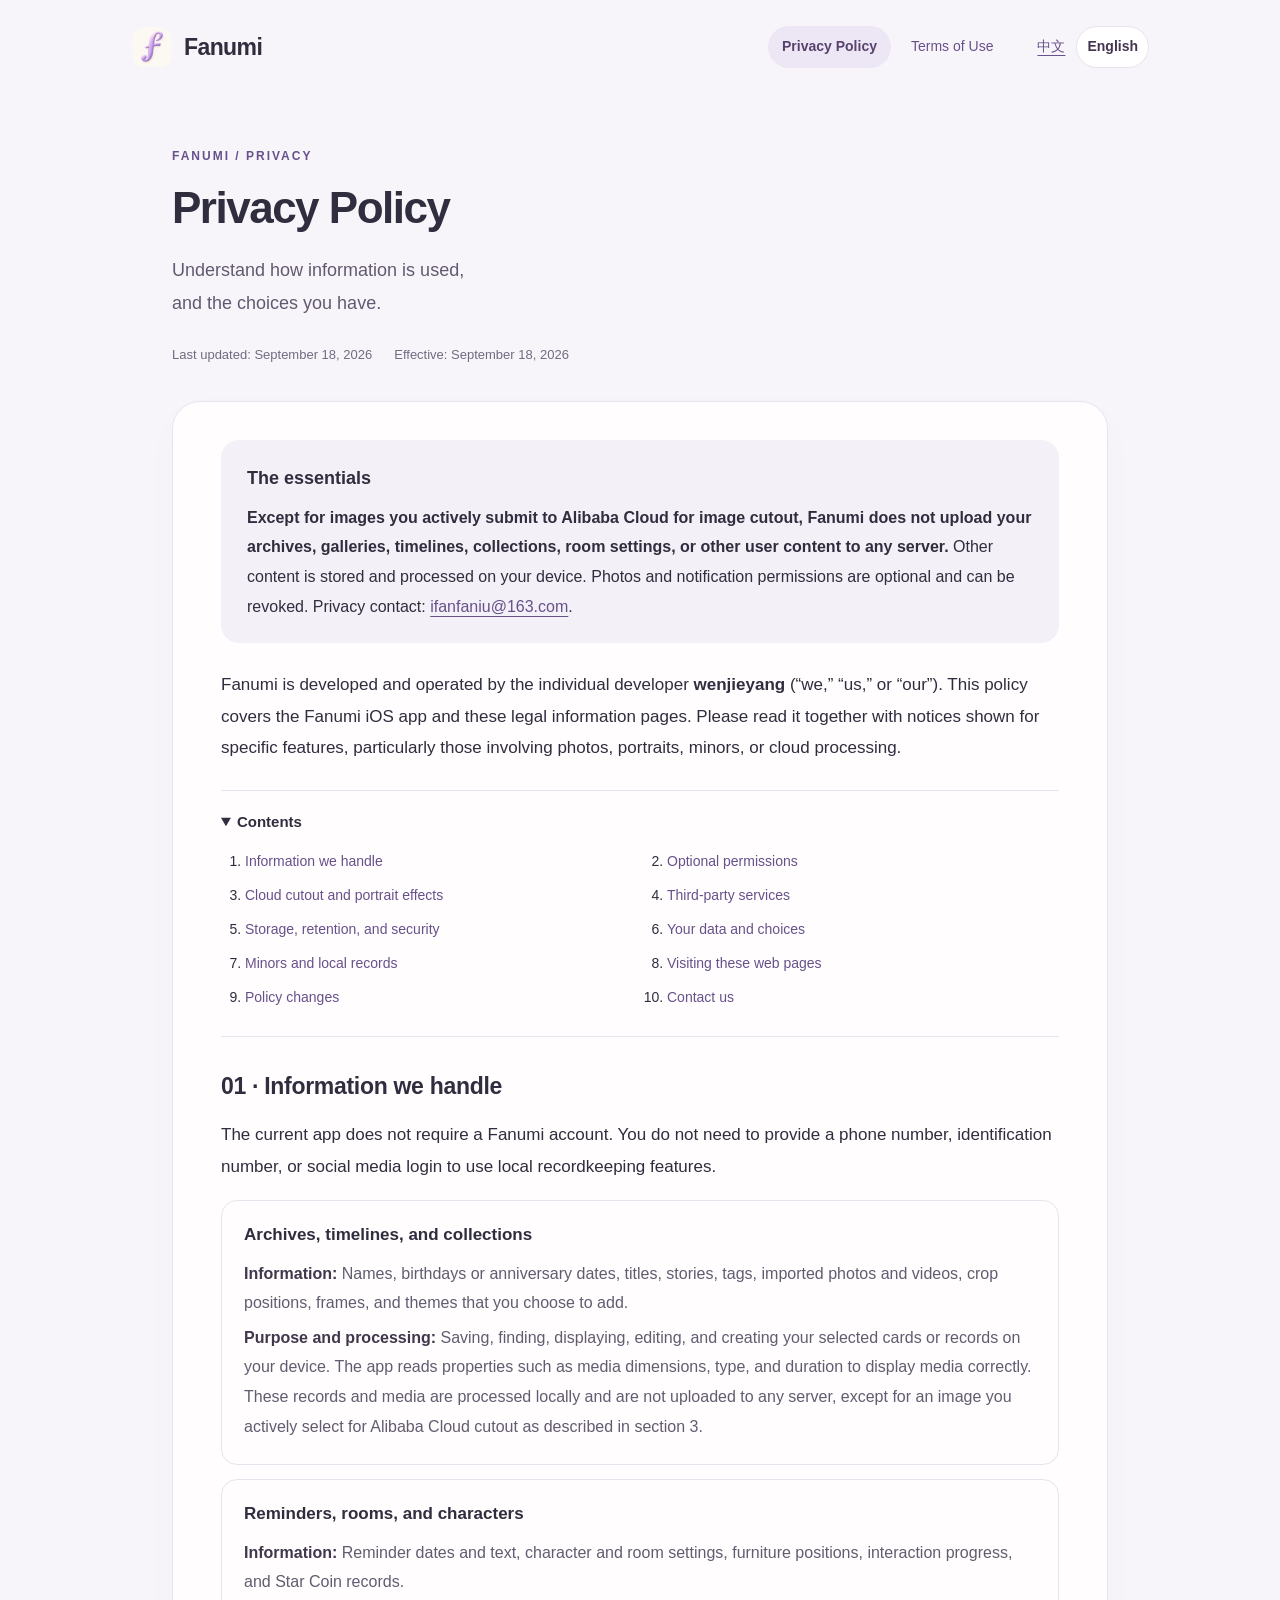
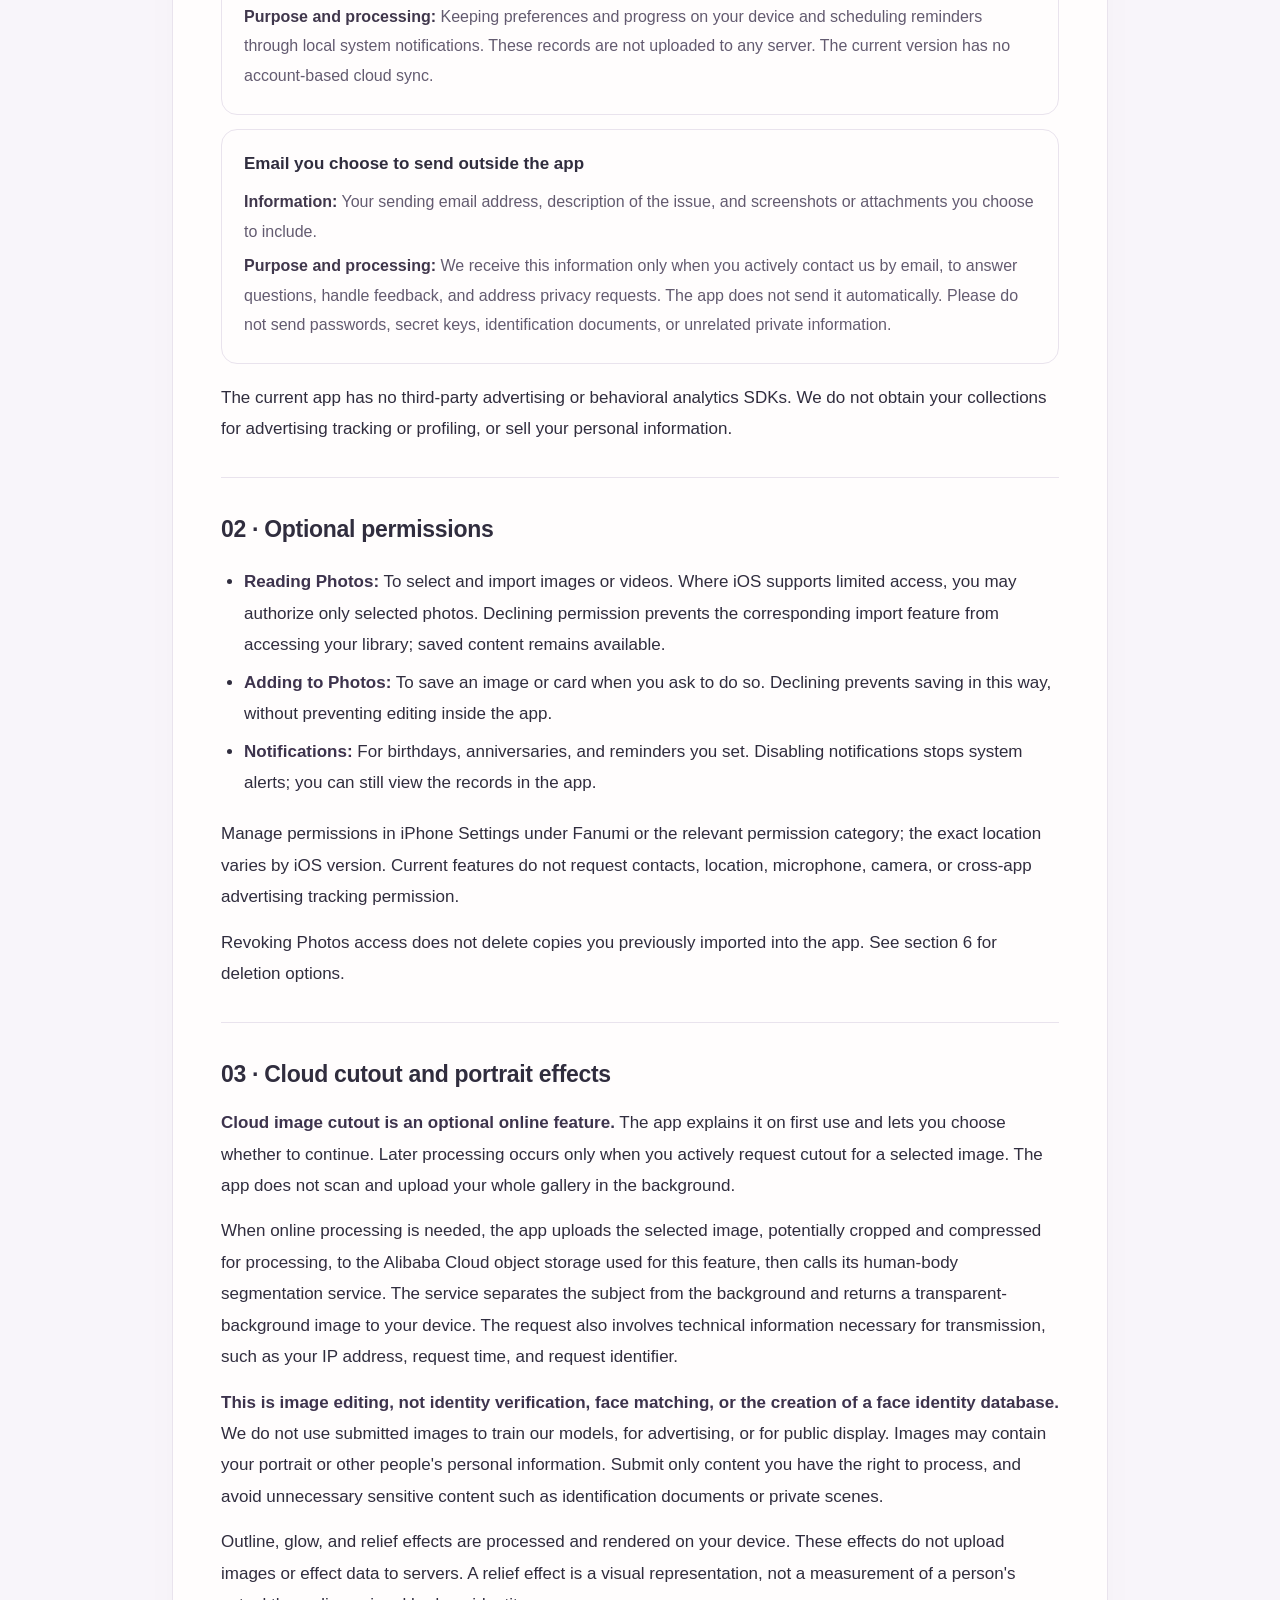
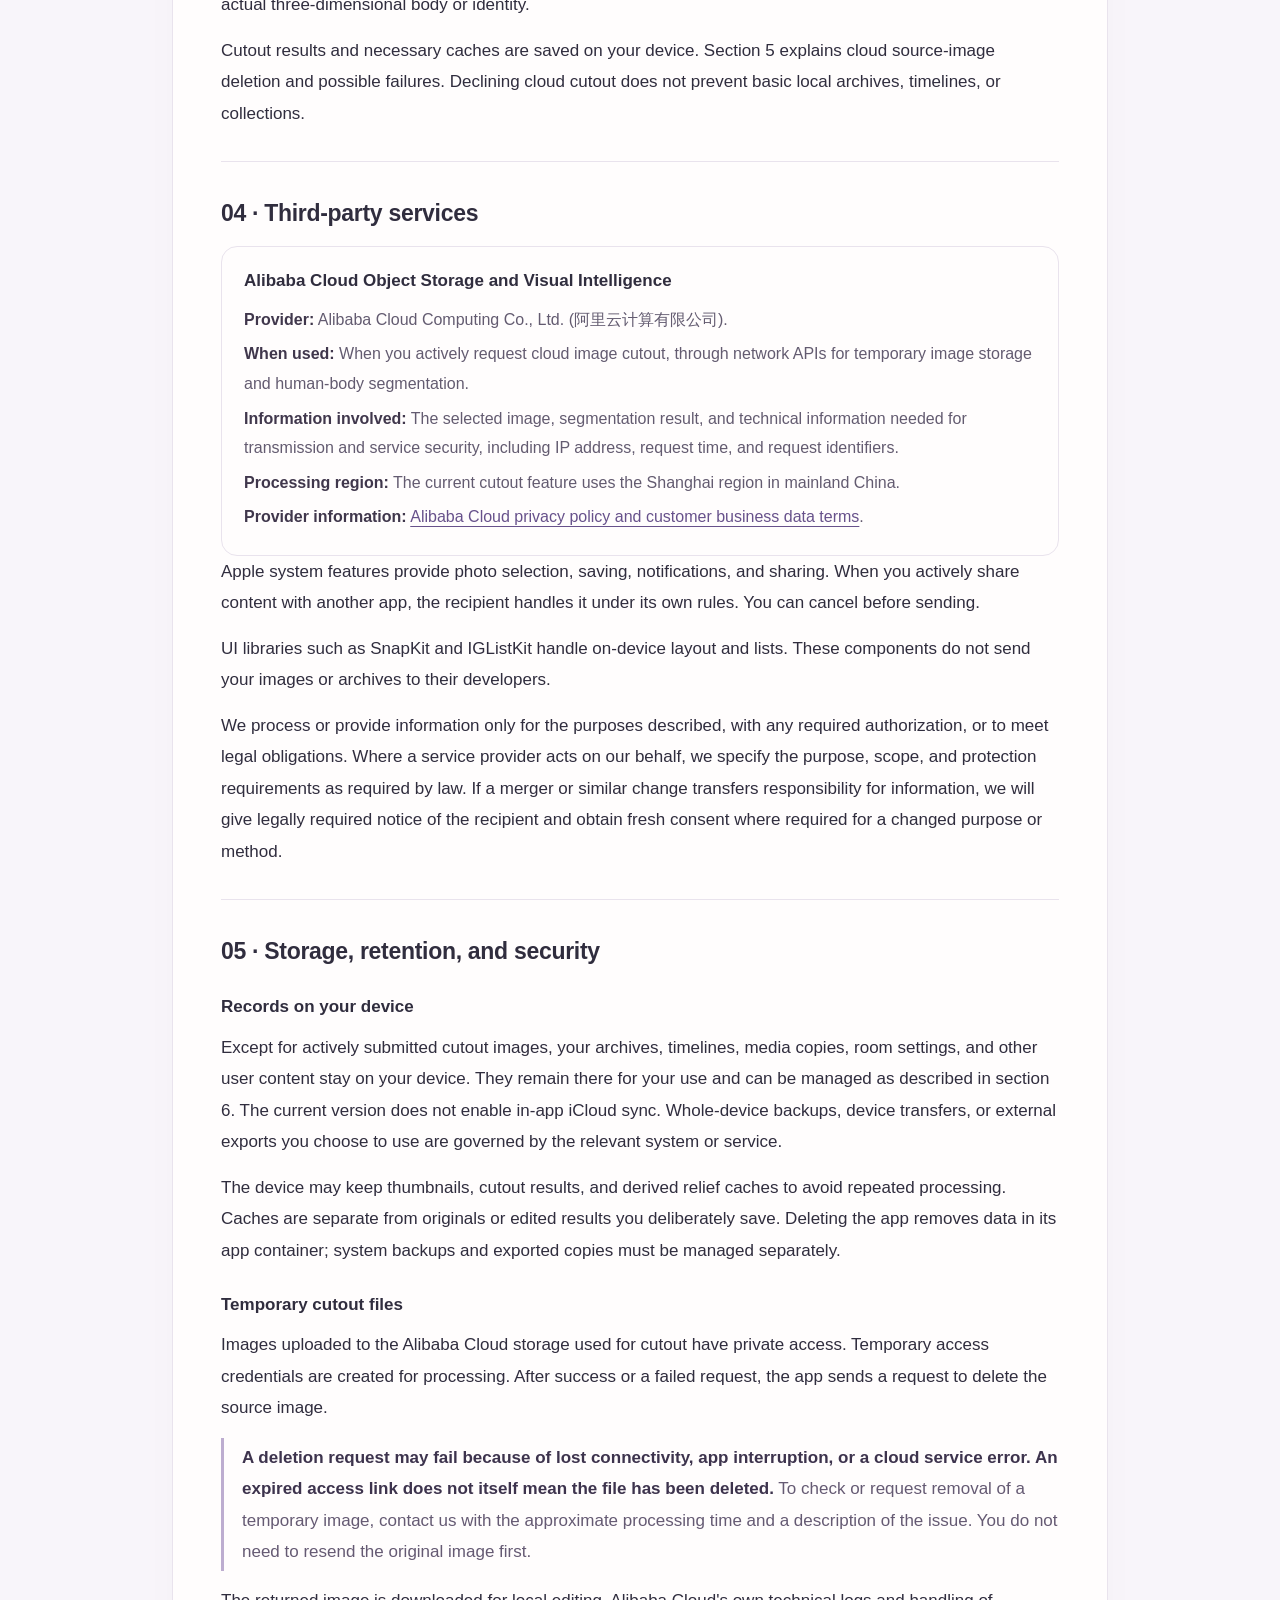
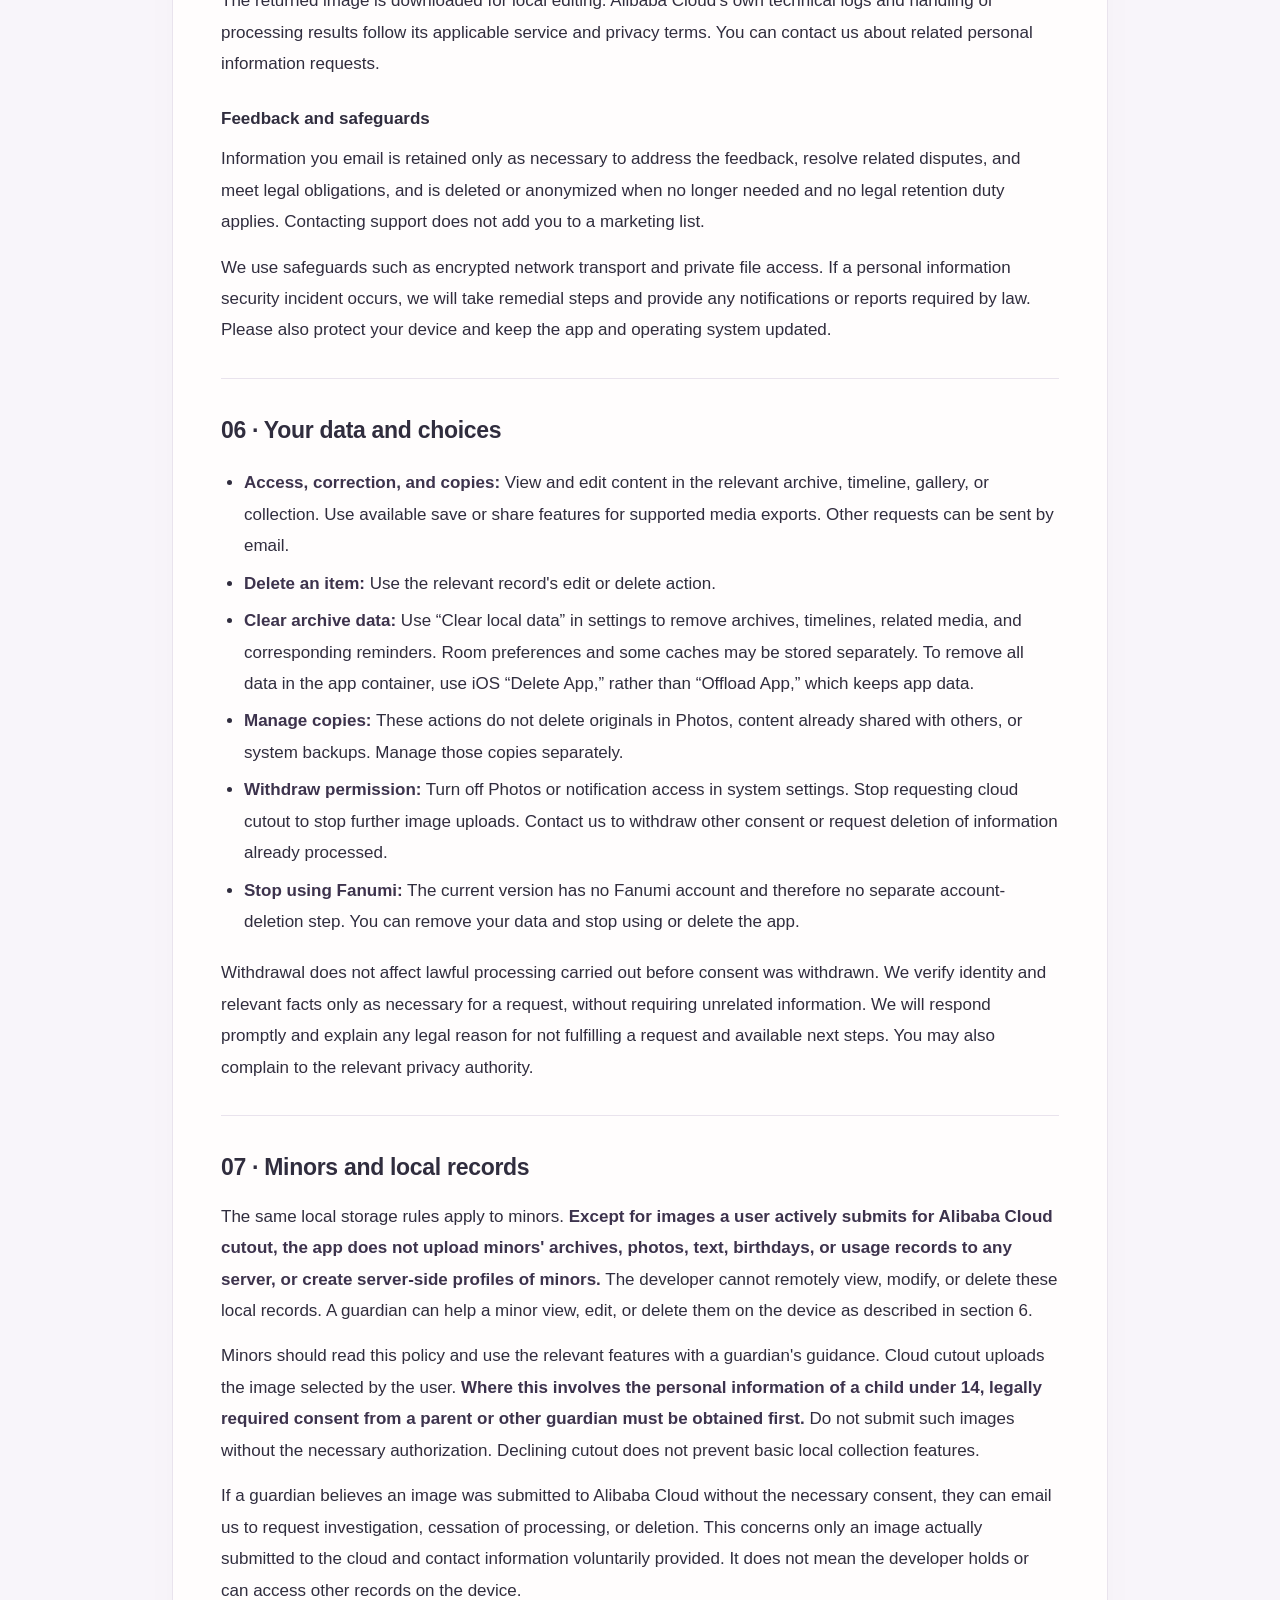
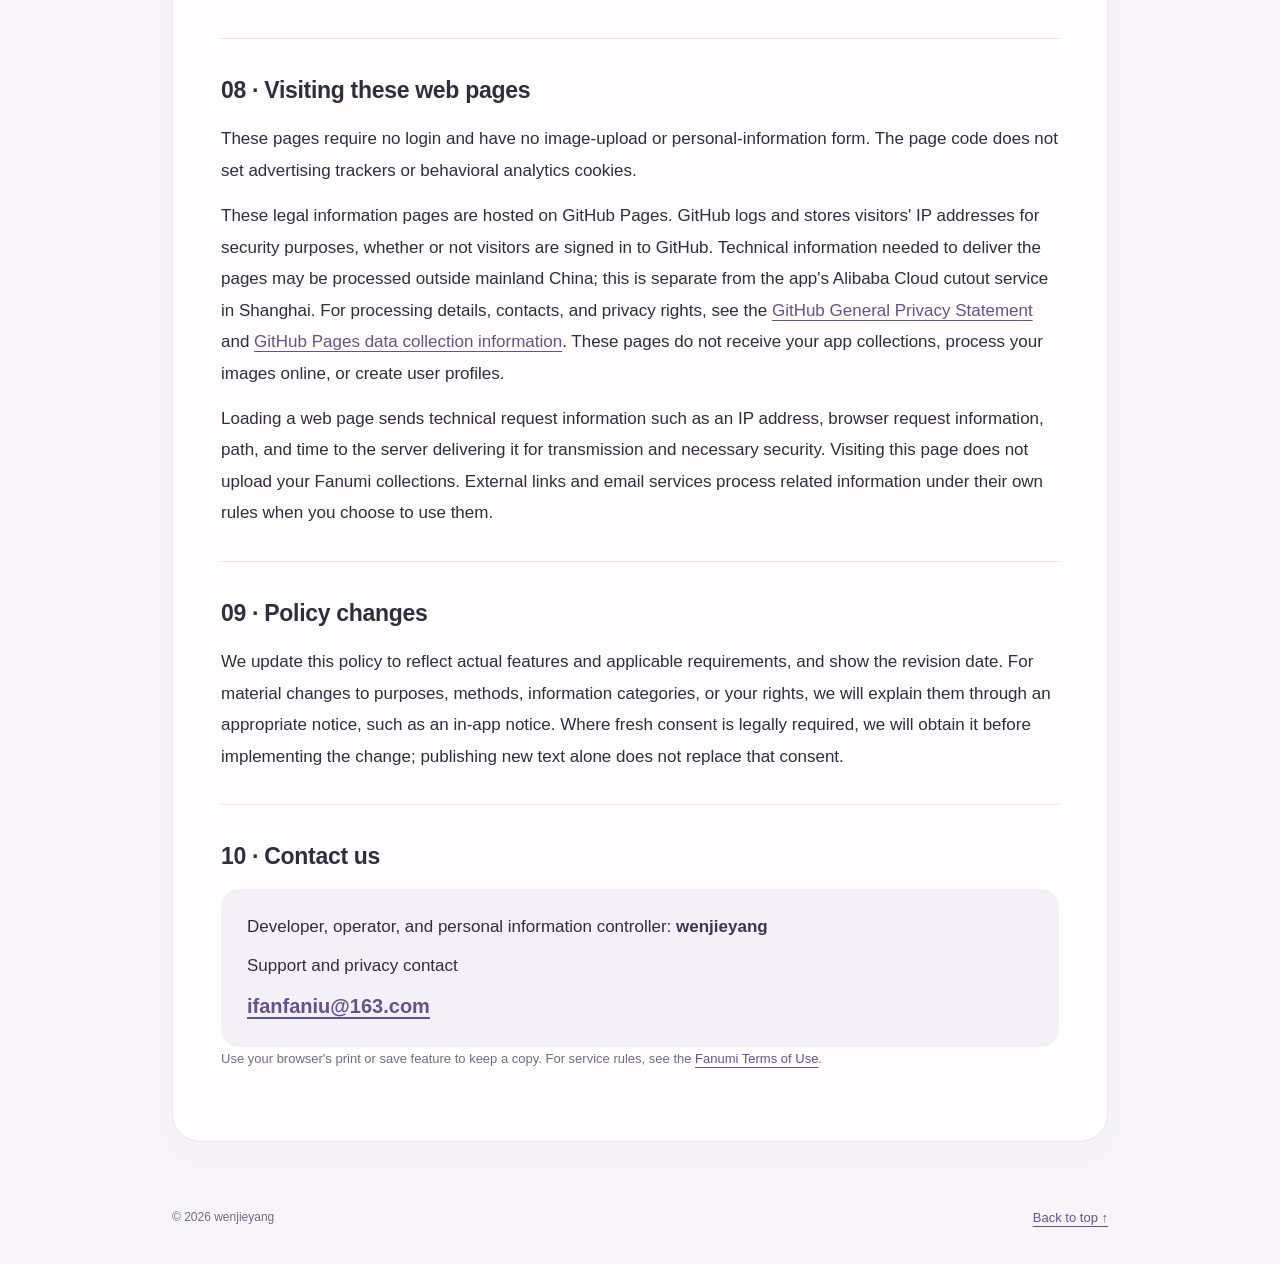
==== privacy-en.html @ f4fcd272 "Publish Fanumi bilingual legal and support pages" ====
<!doctype html>
<html lang="en">
<head><meta charset="utf-8"><meta name="viewport" content="width=device-width,initial-scale=1"><meta name="theme-color" content="#f8f5fa"><meta name="description" content="How Fanumi handles on-device collections, permissions, optional Alibaba Cloud image cutout, and your privacy choices."><title>Privacy Policy · Fanumi</title><link rel="icon" href="favicon.png"><link rel="stylesheet" href="legal.css"><link rel="alternate" hreflang="zh-CN" href="privacy.html"><link rel="alternate" hreflang="en" href="privacy-en.html"><link rel="alternate" hreflang="x-default" href="privacy.html"></head>
<body><a class="skip" href="#main">Skip to content</a><header class="top"><a class="brand" href="privacy-en.html" aria-label="Fanumi Privacy and terms"><img src="app-icon.webp" alt="" width="40" height="40">Fanumi</a><nav aria-label="Privacy and terms"><a href="privacy-en.html" aria-current="page">Privacy Policy</a><a href="terms-en.html">Terms of Use</a></nav><nav class="languages" aria-label="Language"><a href="privacy.html" lang="zh-CN" hreflang="zh-CN">中文</a><a href="privacy-en.html" lang="en" hreflang="en" aria-current="true">English</a></nav></header>
<main class="layout" id="main"><div class="hero"><p class="eyebrow">FANUMI / PRIVACY</p><h1>Privacy Policy</h1><p class="lead">Understand how information is used,<br>and the choices you have.</p><div class="dates"><span>Last updated: September 18, 2026</span><span>Effective: September 18, 2026</span></div></div>
<article class="document"><div class="summary"><h2>The essentials</h2><p><strong>Except for images you actively submit to Alibaba Cloud for image cutout, Fanumi does not upload your archives, galleries, timelines, collections, room settings, or other user content to any server.</strong> Other content is stored and processed on your device. Photos and notification permissions are optional and can be revoked. Privacy contact: <a href="mailto:ifanfaniu@163.com">ifanfaniu@163.com</a>.</p></div>
<p>Fanumi is developed and operated by the individual developer <strong>wenjieyang</strong> (“we,” “us,” or “our”). This policy covers the Fanumi iOS app and these legal information pages. Please read it together with notices shown for specific features, particularly those involving photos, portraits, minors, or cloud processing.</p>
<details class="toc" open><summary>Contents</summary><ol><li><a href="#data">Information we handle</a></li><li><a href="#permissions">Optional permissions</a></li><li><a href="#cutout">Cloud cutout and portrait effects</a></li><li><a href="#providers">Third-party services</a></li><li><a href="#storage">Storage, retention, and security</a></li><li><a href="#rights">Your data and choices</a></li><li><a href="#children">Minors and local records</a></li><li><a href="#web">Visiting these web pages</a></li><li><a href="#changes">Policy changes</a></li><li><a href="#contact">Contact us</a></li></ol></details>
<section class="section" id="data"><h2>01 · Information we handle</h2><p>The current app does not require a Fanumi account. You do not need to provide a phone number, identification number, or social media login to use local recordkeeping features.</p><div class="data-list">
<div class="data-item"><h3>Archives, timelines, and collections</h3><p><b>Information:</b> Names, birthdays or anniversary dates, titles, stories, tags, imported photos and videos, crop positions, frames, and themes that you choose to add.</p><p><b>Purpose and processing:</b> Saving, finding, displaying, editing, and creating your selected cards or records on your device. The app reads properties such as media dimensions, type, and duration to display media correctly. These records and media are processed locally and are not uploaded to any server, except for an image you actively select for Alibaba Cloud cutout as described in section 3.</p></div>
<div class="data-item"><h3>Reminders, rooms, and characters</h3><p><b>Information:</b> Reminder dates and text, character and room settings, furniture positions, interaction progress, and Star Coin records.</p><p><b>Purpose and processing:</b> Keeping preferences and progress on your device and scheduling reminders through local system notifications. These records are not uploaded to any server. The current version has no account-based cloud sync.</p></div>
<div class="data-item"><h3>Email you choose to send outside the app</h3><p><b>Information:</b> Your sending email address, description of the issue, and screenshots or attachments you choose to include.</p><p><b>Purpose and processing:</b> We receive this information only when you actively contact us by email, to answer questions, handle feedback, and address privacy requests. The app does not send it automatically. Please do not send passwords, secret keys, identification documents, or unrelated private information.</p></div></div><p>The current app has no third-party advertising or behavioral analytics SDKs. We do not obtain your collections for advertising tracking or profiling, or sell your personal information.</p></section>
<section class="section" id="permissions"><h2>02 · Optional permissions</h2><ul><li><strong>Reading Photos:</strong> To select and import images or videos. Where iOS supports limited access, you may authorize only selected photos. Declining permission prevents the corresponding import feature from accessing your library; saved content remains available.</li><li><strong>Adding to Photos:</strong> To save an image or card when you ask to do so. Declining prevents saving in this way, without preventing editing inside the app.</li><li><strong>Notifications:</strong> For birthdays, anniversaries, and reminders you set. Disabling notifications stops system alerts; you can still view the records in the app.</li></ul><p>Manage permissions in iPhone Settings under Fanumi or the relevant permission category; the exact location varies by iOS version. Current features do not request contacts, location, microphone, camera, or cross-app advertising tracking permission.</p><p>Revoking Photos access does not delete copies you previously imported into the app. See section 6 for deletion options.</p></section>
<section class="section" id="cutout"><h2>03 · Cloud cutout and portrait effects</h2><p><strong>Cloud image cutout is an optional online feature.</strong> The app explains it on first use and lets you choose whether to continue. Later processing occurs only when you actively request cutout for a selected image. The app does not scan and upload your whole gallery in the background.</p><p>When online processing is needed, the app uploads the selected image, potentially cropped and compressed for processing, to the Alibaba Cloud object storage used for this feature, then calls its human-body segmentation service. The service separates the subject from the background and returns a transparent-background image to your device. The request also involves technical information necessary for transmission, such as your IP address, request time, and request identifier.</p><p><strong>This is image editing, not identity verification, face matching, or the creation of a face identity database.</strong> We do not use submitted images to train our models, for advertising, or for public display. Images may contain your portrait or other people's personal information. Submit only content you have the right to process, and avoid unnecessary sensitive content such as identification documents or private scenes.</p><p>Outline, glow, and relief effects are processed and rendered on your device. These effects do not upload images or effect data to servers. A relief effect is a visual representation, not a measurement of a person's actual three-dimensional body or identity.</p><p>Cutout results and necessary caches are saved on your device. Section 5 explains cloud source-image deletion and possible failures. Declining cloud cutout does not prevent basic local archives, timelines, or collections.</p></section>
<section class="section" id="providers"><h2>04 · Third-party services</h2><div class="data-item"><h3>Alibaba Cloud Object Storage and Visual Intelligence</h3><p><b>Provider:</b> Alibaba Cloud Computing Co., Ltd. (阿里云计算有限公司).</p><p><b>When used:</b> When you actively request cloud image cutout, through network APIs for temporary image storage and human-body segmentation.</p><p><b>Information involved:</b> The selected image, segmentation result, and technical information needed for transmission and service security, including IP address, request time, and request identifiers.</p><p><b>Processing region:</b> The current cutout feature uses the Shanghai region in mainland China.</p><p><b>Provider information:</b> <a href="https://terms.aliyun.com/legal-agreement/terms/suit_bu1_ali_cloud/suit_bu1_ali_cloud202107091605_49213.html" rel="noreferrer">Alibaba Cloud privacy policy and customer business data terms</a>.</p></div><p>Apple system features provide photo selection, saving, notifications, and sharing. When you actively share content with another app, the recipient handles it under its own rules. You can cancel before sending.</p><p>UI libraries such as SnapKit and IGListKit handle on-device layout and lists. These components do not send your images or archives to their developers.</p><p>We process or provide information only for the purposes described, with any required authorization, or to meet legal obligations. Where a service provider acts on our behalf, we specify the purpose, scope, and protection requirements as required by law. If a merger or similar change transfers responsibility for information, we will give legally required notice of the recipient and obtain fresh consent where required for a changed purpose or method.</p></section>
<section class="section" id="storage"><h2>05 · Storage, retention, and security</h2><h3>Records on your device</h3><p>Except for actively submitted cutout images, your archives, timelines, media copies, room settings, and other user content stay on your device. They remain there for your use and can be managed as described in section 6. The current version does not enable in-app iCloud sync. Whole-device backups, device transfers, or external exports you choose to use are governed by the relevant system or service.</p><p>The device may keep thumbnails, cutout results, and derived relief caches to avoid repeated processing. Caches are separate from originals or edited results you deliberately save. Deleting the app removes data in its app container; system backups and exported copies must be managed separately.</p><h3>Temporary cutout files</h3><p>Images uploaded to the Alibaba Cloud storage used for cutout have private access. Temporary access credentials are created for processing. After success or a failed request, the app sends a request to delete the source image.</p><p class="notice"><strong>A deletion request may fail because of lost connectivity, app interruption, or a cloud service error. An expired access link does not itself mean the file has been deleted.</strong> To check or request removal of a temporary image, contact us with the approximate processing time and a description of the issue. You do not need to resend the original image first.</p><p>The returned image is downloaded for local editing. Alibaba Cloud's own technical logs and handling of processing results follow its applicable service and privacy terms. You can contact us about related personal information requests.</p><h3>Feedback and safeguards</h3><p>Information you email is retained only as necessary to address the feedback, resolve related disputes, and meet legal obligations, and is deleted or anonymized when no longer needed and no legal retention duty applies. Contacting support does not add you to a marketing list.</p><p>We use safeguards such as encrypted network transport and private file access. If a personal information security incident occurs, we will take remedial steps and provide any notifications or reports required by law. Please also protect your device and keep the app and operating system updated.</p></section>
<section class="section" id="rights"><h2>06 · Your data and choices</h2><ul><li><strong>Access, correction, and copies:</strong> View and edit content in the relevant archive, timeline, gallery, or collection. Use available save or share features for supported media exports. Other requests can be sent by email.</li><li><strong>Delete an item:</strong> Use the relevant record's edit or delete action.</li><li><strong>Clear archive data:</strong> Use “Clear local data” in settings to remove archives, timelines, related media, and corresponding reminders. Room preferences and some caches may be stored separately. To remove all data in the app container, use iOS “Delete App,” rather than “Offload App,” which keeps app data.</li><li><strong>Manage copies:</strong> These actions do not delete originals in Photos, content already shared with others, or system backups. Manage those copies separately.</li><li><strong>Withdraw permission:</strong> Turn off Photos or notification access in system settings. Stop requesting cloud cutout to stop further image uploads. Contact us to withdraw other consent or request deletion of information already processed.</li><li><strong>Stop using Fanumi:</strong> The current version has no Fanumi account and therefore no separate account-deletion step. You can remove your data and stop using or delete the app.</li></ul><p>Withdrawal does not affect lawful processing carried out before consent was withdrawn. We verify identity and relevant facts only as necessary for a request, without requiring unrelated information. We will respond promptly and explain any legal reason for not fulfilling a request and available next steps. You may also complain to the relevant privacy authority.</p></section>
<section class="section" id="children"><h2>07 · Minors and local records</h2><p>The same local storage rules apply to minors. <strong>Except for images a user actively submits for Alibaba Cloud cutout, the app does not upload minors' archives, photos, text, birthdays, or usage records to any server, or create server-side profiles of minors.</strong> The developer cannot remotely view, modify, or delete these local records. A guardian can help a minor view, edit, or delete them on the device as described in section 6.</p><p>Minors should read this policy and use the relevant features with a guardian's guidance. Cloud cutout uploads the image selected by the user. <strong>Where this involves the personal information of a child under 14, legally required consent from a parent or other guardian must be obtained first.</strong> Do not submit such images without the necessary authorization. Declining cutout does not prevent basic local collection features.</p><p>If a guardian believes an image was submitted to Alibaba Cloud without the necessary consent, they can email us to request investigation, cessation of processing, or deletion. This concerns only an image actually submitted to the cloud and contact information voluntarily provided. It does not mean the developer holds or can access other records on the device.</p></section>
<section class="section" id="web"><h2>08 · Visiting these web pages</h2><p>These pages require no login and have no image-upload or personal-information form. The page code does not set advertising trackers or behavioral analytics cookies.</p><p>These legal information pages are hosted on GitHub Pages. GitHub logs and stores visitors' IP addresses for security purposes, whether or not visitors are signed in to GitHub. Technical information needed to deliver the pages may be processed outside mainland China; this is separate from the app's Alibaba Cloud cutout service in Shanghai. For processing details, contacts, and privacy rights, see the <a href="https://docs.github.com/en/site-policy/privacy-policies/github-general-privacy-statement" rel="noreferrer">GitHub General Privacy Statement</a> and <a href="https://docs.github.com/en/pages/getting-started-with-github-pages/what-is-github-pages#data-collection" rel="noreferrer">GitHub Pages data collection information</a>. These pages do not receive your app collections, process your images online, or create user profiles.</p><p>Loading a web page sends technical request information such as an IP address, browser request information, path, and time to the server delivering it for transmission and necessary security. Visiting this page does not upload your Fanumi collections. External links and email services process related information under their own rules when you choose to use them.</p></section>
<section class="section" id="changes"><h2>09 · Policy changes</h2><p>We update this policy to reflect actual features and applicable requirements, and show the revision date. For material changes to purposes, methods, information categories, or your rights, we will explain them through an appropriate notice, such as an in-app notice. Where fresh consent is legally required, we will obtain it before implementing the change; publishing new text alone does not replace that consent.</p></section>
<section class="section" id="contact"><h2>10 · Contact us</h2><div class="contact"><p>Developer, operator, and personal information controller: <strong>wenjieyang</strong></p><p>Support and privacy contact</p><a href="mailto:ifanfaniu@163.com">ifanfaniu@163.com</a></div><p class="print-note">Use your browser's print or save feature to keep a copy. For service rules, see the <a href="terms-en.html">Fanumi Terms of Use</a>.</p></section>
</article></main><footer class="footer"><span>© 2026 wenjieyang</span><a href="#main">Back to top ↑</a></footer></body></html>
---- legal.css ----
:root{color-scheme:light;--ink:#302d3e;--muted:#716b80;--accent:#67518b;--line:#e9e3ed;--paper:#fffdfd;font-family:-apple-system,BlinkMacSystemFont,"PingFang SC","Microsoft YaHei",sans-serif;font-size:17px;line-height:1.85;color:var(--ink);background:#f8f5fa}
*{box-sizing:border-box}body{margin:0}a{color:var(--accent);text-underline-offset:4px;overflow-wrap:anywhere}a:hover{color:#45305f}a:focus-visible,summary:focus-visible{outline:3px solid #a48bc5;outline-offset:5px;border-radius:4px}.skip{position:absolute;top:-100px;left:20px;background:white;padding:10px;z-index:5}.skip:focus{top:10px}
.top{max-width:1080px;margin:auto;display:flex;justify-content:space-between;align-items:center;gap:18px;padding:26px 32px}.brand{display:inline-flex;align-items:center;gap:12px;text-decoration:none;color:var(--ink);font-size:23px;font-weight:750;letter-spacing:-.6px}.brand img{width:40px;height:40px;border-radius:12px}.top nav{display:flex;gap:6px}.top nav a{padding:8px 14px;border-radius:99px;font-size:14px;text-decoration:none;white-space:nowrap}.top nav a[aria-current=page]{background:#ede6f4;color:#57426f;font-weight:650}
.layout{max-width:1000px;margin:24px auto 64px;padding:0 32px}.hero{padding:26px 0 34px;max-width:720px}.eyebrow{font-size:12px;font-weight:700;letter-spacing:2px;color:var(--accent);margin:0 0 12px}.hero h1{font-size:44px;line-height:1.3;letter-spacing:-1.5px;margin:0 0 18px}.lead{font-size:18px;color:#625970;margin:0 0 22px}.dates{display:flex;flex-wrap:wrap;gap:4px 22px;font-size:13px;color:var(--muted)}
.document{background:var(--paper);border:1px solid var(--line);border-radius:28px;padding:38px 48px;box-shadow:0 12px 42px #59447705}.summary{background:#f4f0f7;border-radius:18px;padding:22px 26px;margin-bottom:26px}.summary h2{font-size:18px;margin:0 0 8px}.summary p{margin:0;font-size:15px}.toc{border-top:1px solid var(--line);border-bottom:1px solid var(--line);padding:17px 0;margin:26px 0 32px}.toc summary{cursor:pointer;font-size:15px;font-weight:650}.toc ol{display:grid;grid-template-columns:1fr 1fr;gap:8px 30px;padding-left:24px;font-size:14px;margin-bottom:8px}.toc a{text-decoration:none}.section{scroll-margin-top:24px;padding-bottom:18px}.section+.section{border-top:1px solid var(--line);padding-top:24px}.section h2{font-size:23px;line-height:1.5;margin:10px 0 16px;letter-spacing:-.3px}.section h3{font-size:17px;margin:23px 0 9px}.section p{margin:0 0 14px}.section ul{padding-left:23px}.section li{padding:3px 0}.section strong{font-weight:650;color:#3d334d}.data-list{display:grid;gap:14px;margin:18px 0}.data-item{padding:18px 22px;border:1px solid var(--line);border-radius:16px}.data-item h3{margin:0 0 8px;font-size:17px}.data-item p{font-size:15px;margin:5px 0;color:#635b70}.data-item b{font-weight:600;color:#40374c}.notice{border-left:3px solid #bdadd0;padding:4px 0 4px 18px;color:#655a73}.contact{padding:22px 26px;background:#f4f0f7;border-radius:18px}.contact p{margin:0 0 7px}.contact a{font-size:20px;font-weight:600}.footer{max-width:1000px;padding:0 32px 34px;margin:auto;font-size:12px;color:var(--muted);display:flex;justify-content:space-between;gap:12px;flex-wrap:wrap}.footer a{font-size:13px}.print-note{font-size:13px;color:var(--muted);margin-top:25px}
@media(max-width:600px){:root{font-size:16px}.top{padding:18px 18px;gap:8px}.brand{font-size:21px;gap:8px}.brand img{width:34px;height:34px;border-radius:10px}.top nav{gap:0}.top nav a{font-size:12px;padding:8px 10px}.layout{padding:0 16px;margin:12px auto 36px}.hero{padding:16px 8px 26px}.hero h1{font-size:34px}.lead{font-size:16px}.document{padding:24px 20px;border-radius:22px}.summary{padding:18px}.toc ol{grid-template-columns:1fr;gap:7px}.section h2{font-size:21px}.data-item{padding:16px}.contact{padding:18px}.contact a{font-size:18px}.footer{padding:0 24px 28px}.dates{font-size:12px}.print-note{font-size:12px}}
@media print{:root{background:white;color:black;font-size:11pt}.top,.toc,.skip,.footer{display:none}.layout{max-width:none;padding:0;margin:0}.hero{padding:0 0 20px}.hero h1{font-size:26pt}.document{padding:0;border:0;box-shadow:none}.summary,.contact{background:#f4f4f4}.section{break-inside:auto}.section h2,.section h3{break-after:avoid}a{color:inherit;text-decoration:none}.data-item{break-inside:avoid}}

/* The language choice stays next to the brand on small screens. */
.top{display:grid;grid-template-columns:1fr auto auto;gap:12px 20px}.top nav a{font-size:14px}.top .languages{gap:2px}.top .languages a{padding:7px 10px}.languages a[aria-current=true]{background:#fff;color:#443451;box-shadow:0 0 0 1px var(--line);font-weight:650}.data-item p,.summary p{font-size:16px}.top .languages a:not([aria-current]){text-decoration:underline;text-decoration-thickness:1px}
@media(max-width:600px){.top{grid-template-columns:1fr auto;padding:18px;gap:12px 8px}.top>nav:not(.languages){grid-column:1 / -1;grid-row:2;justify-content:center}.top>.languages{grid-column:2;grid-row:1;justify-content:flex-end}.top nav a{font-size:14px;padding:8px 12px}.top .languages a{padding:7px 8px}.hero h1{overflow-wrap:anywhere;letter-spacing:-.7px}.contact p{overflow-wrap:anywhere}}
@media print{.top{display:none}}
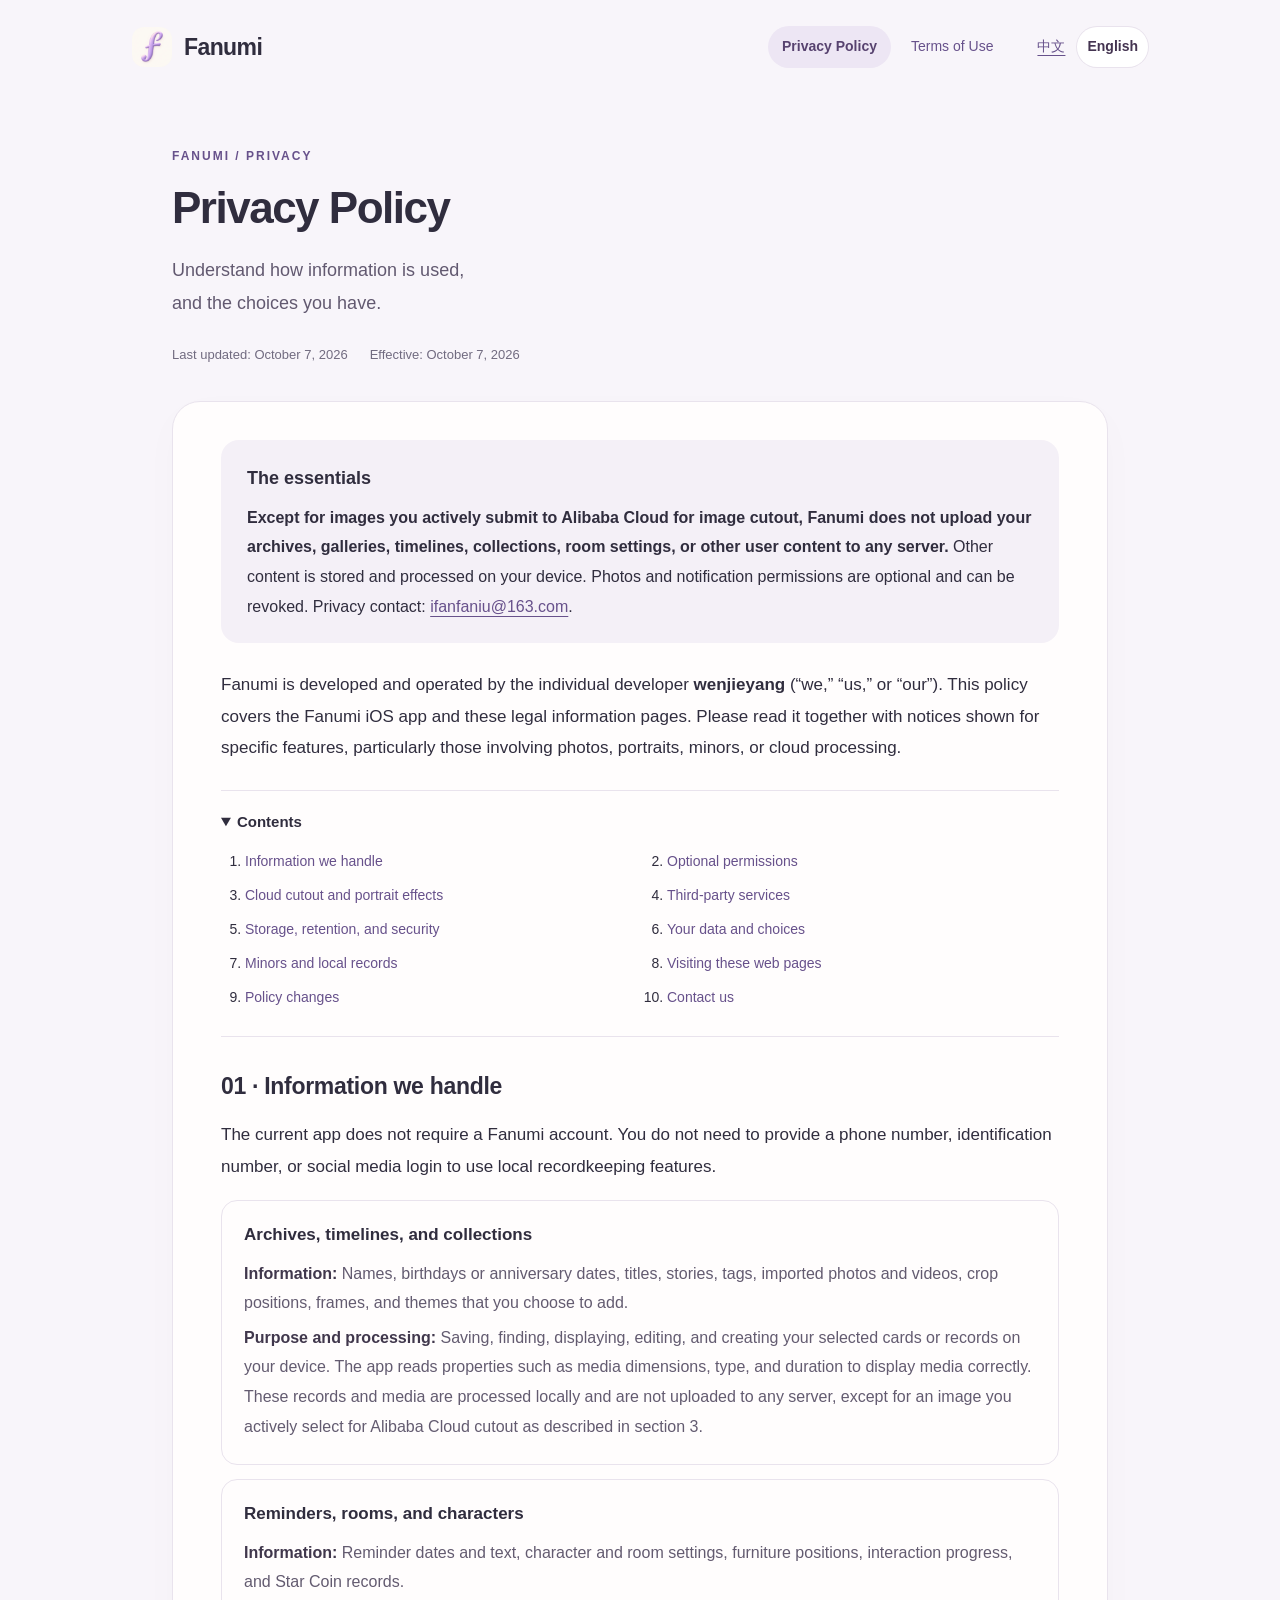
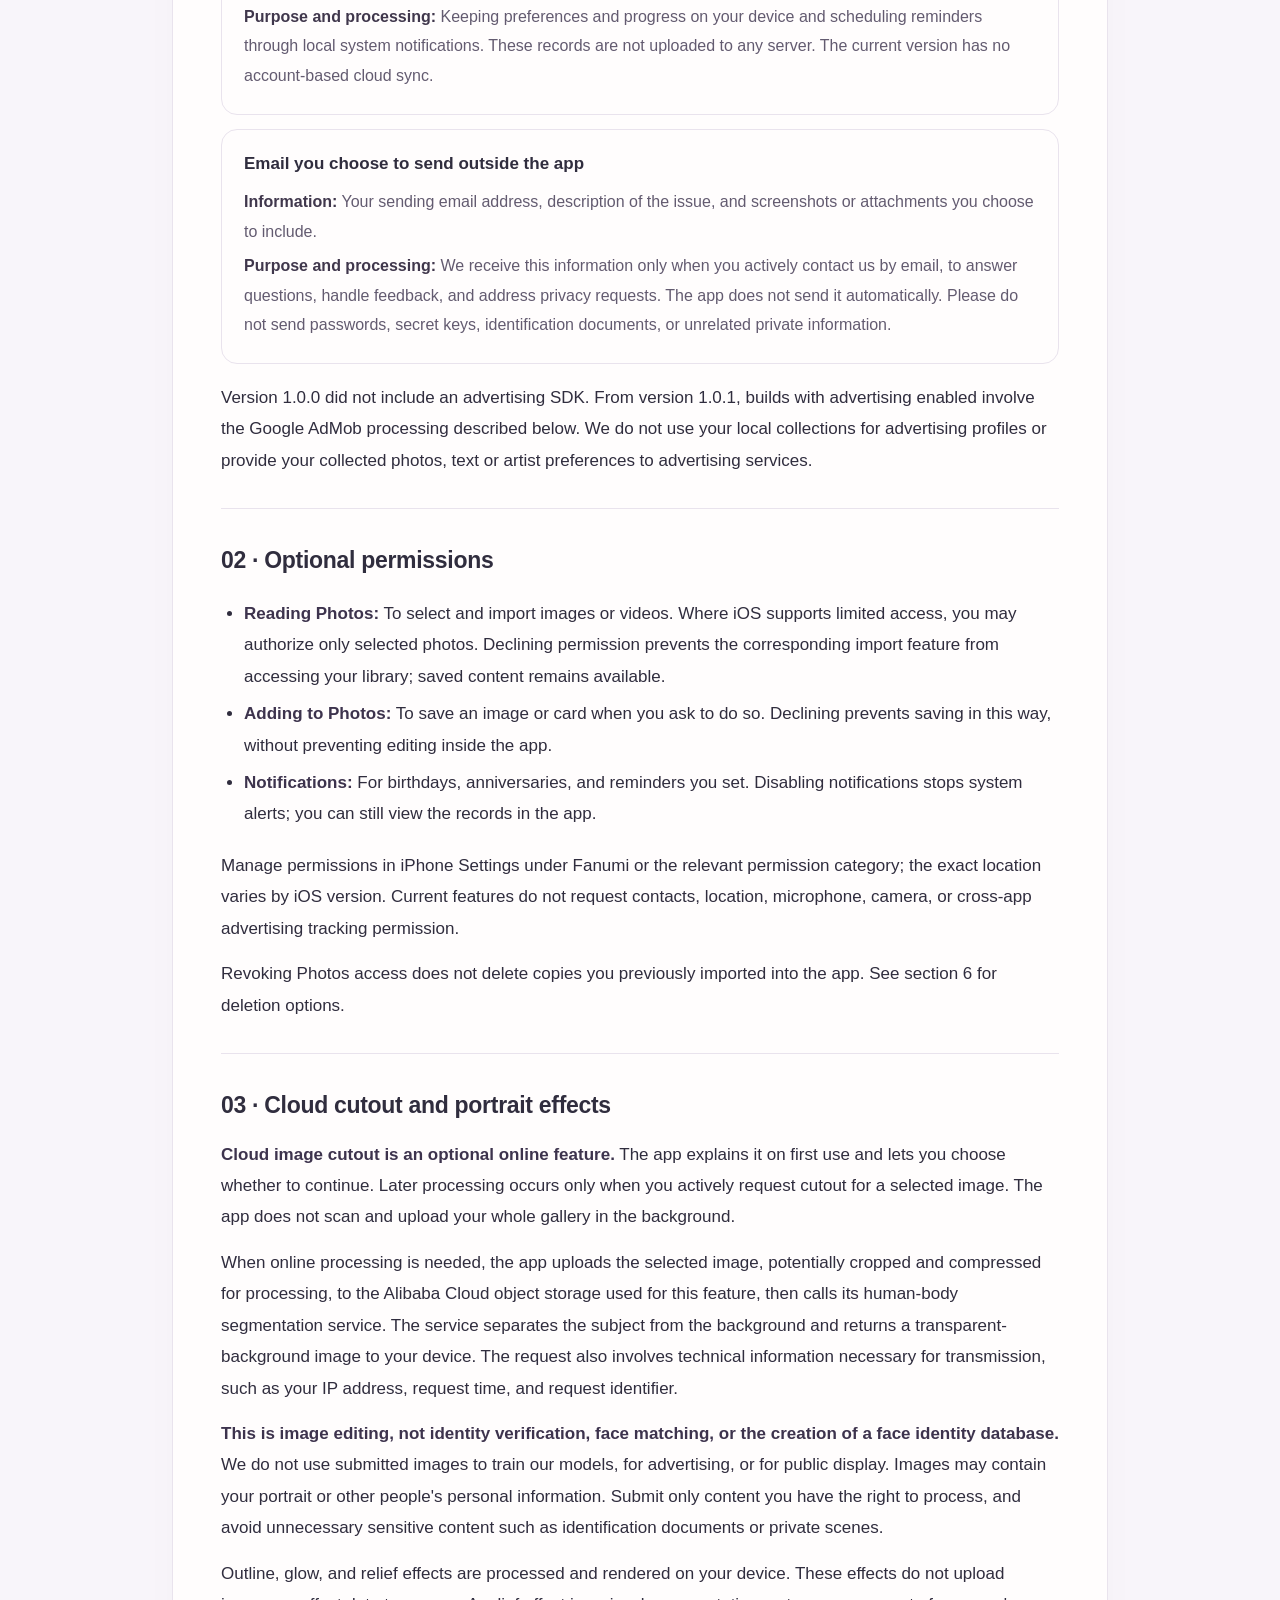
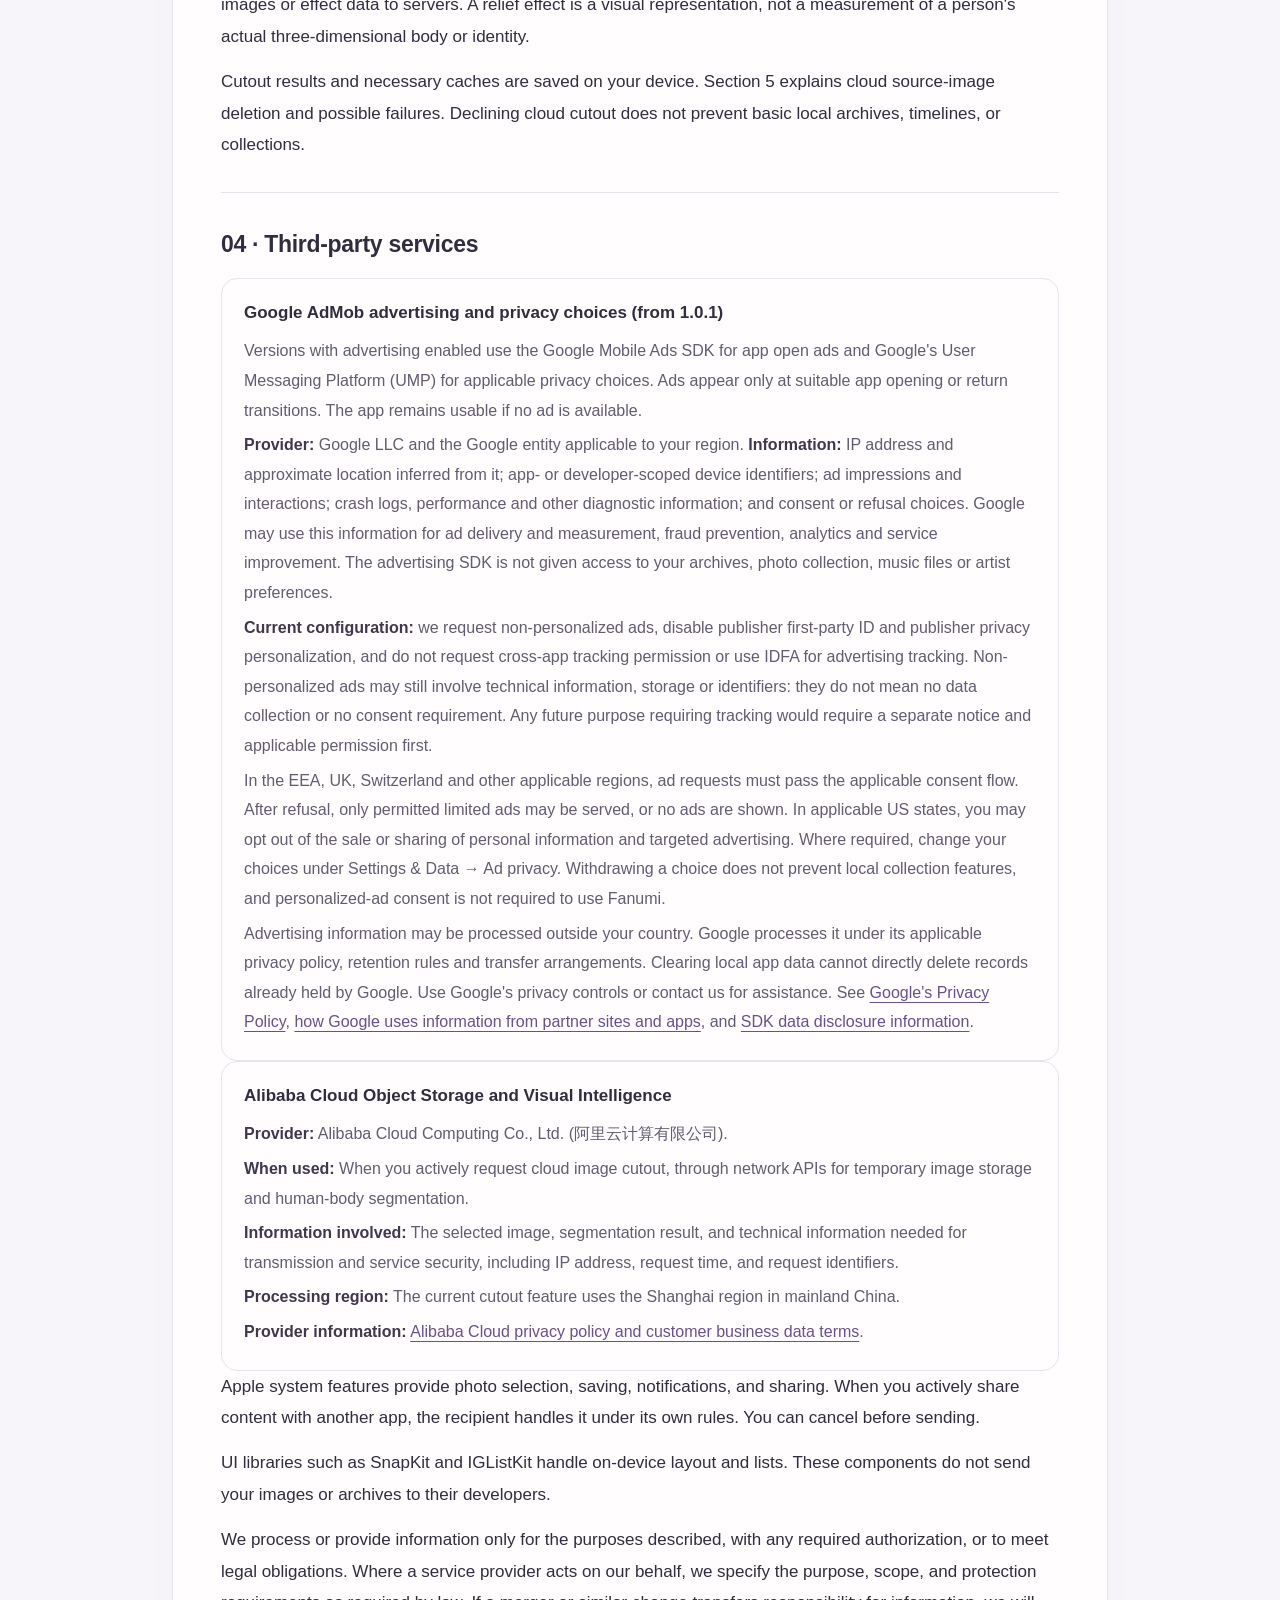
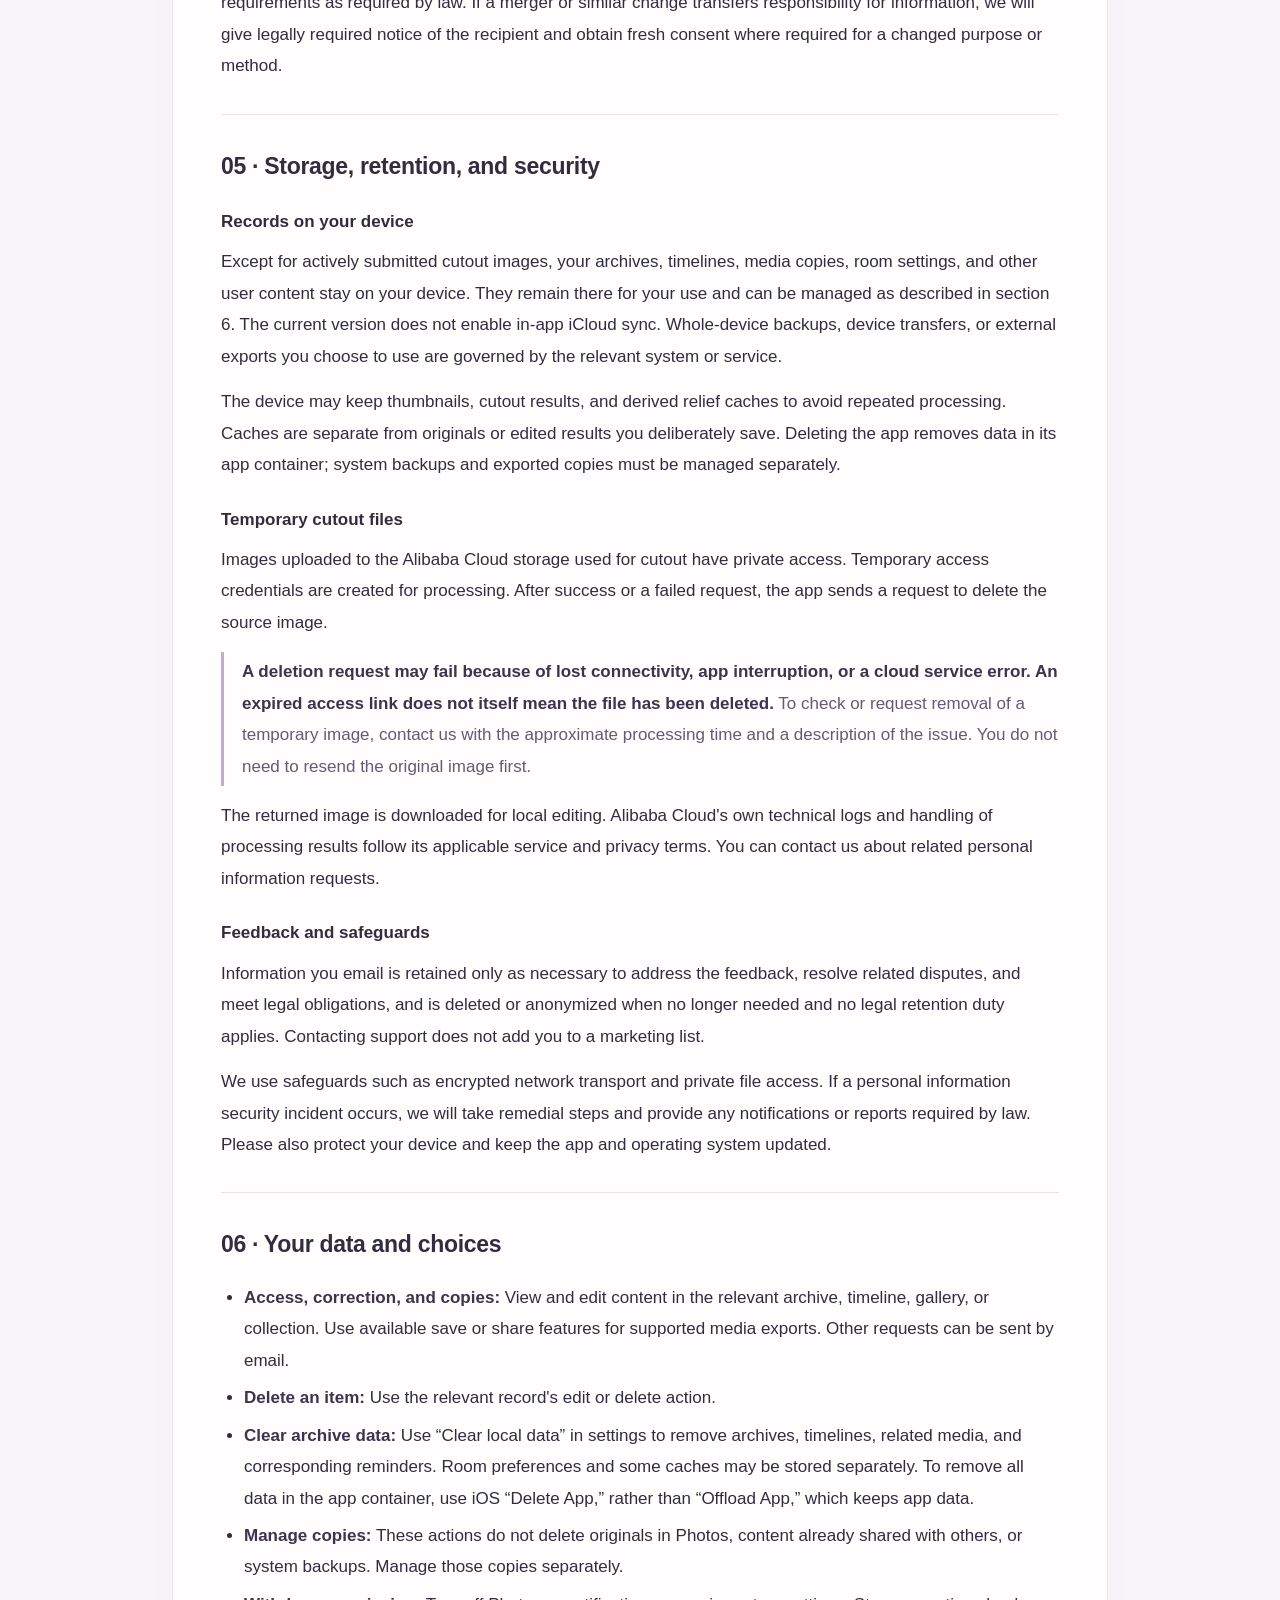
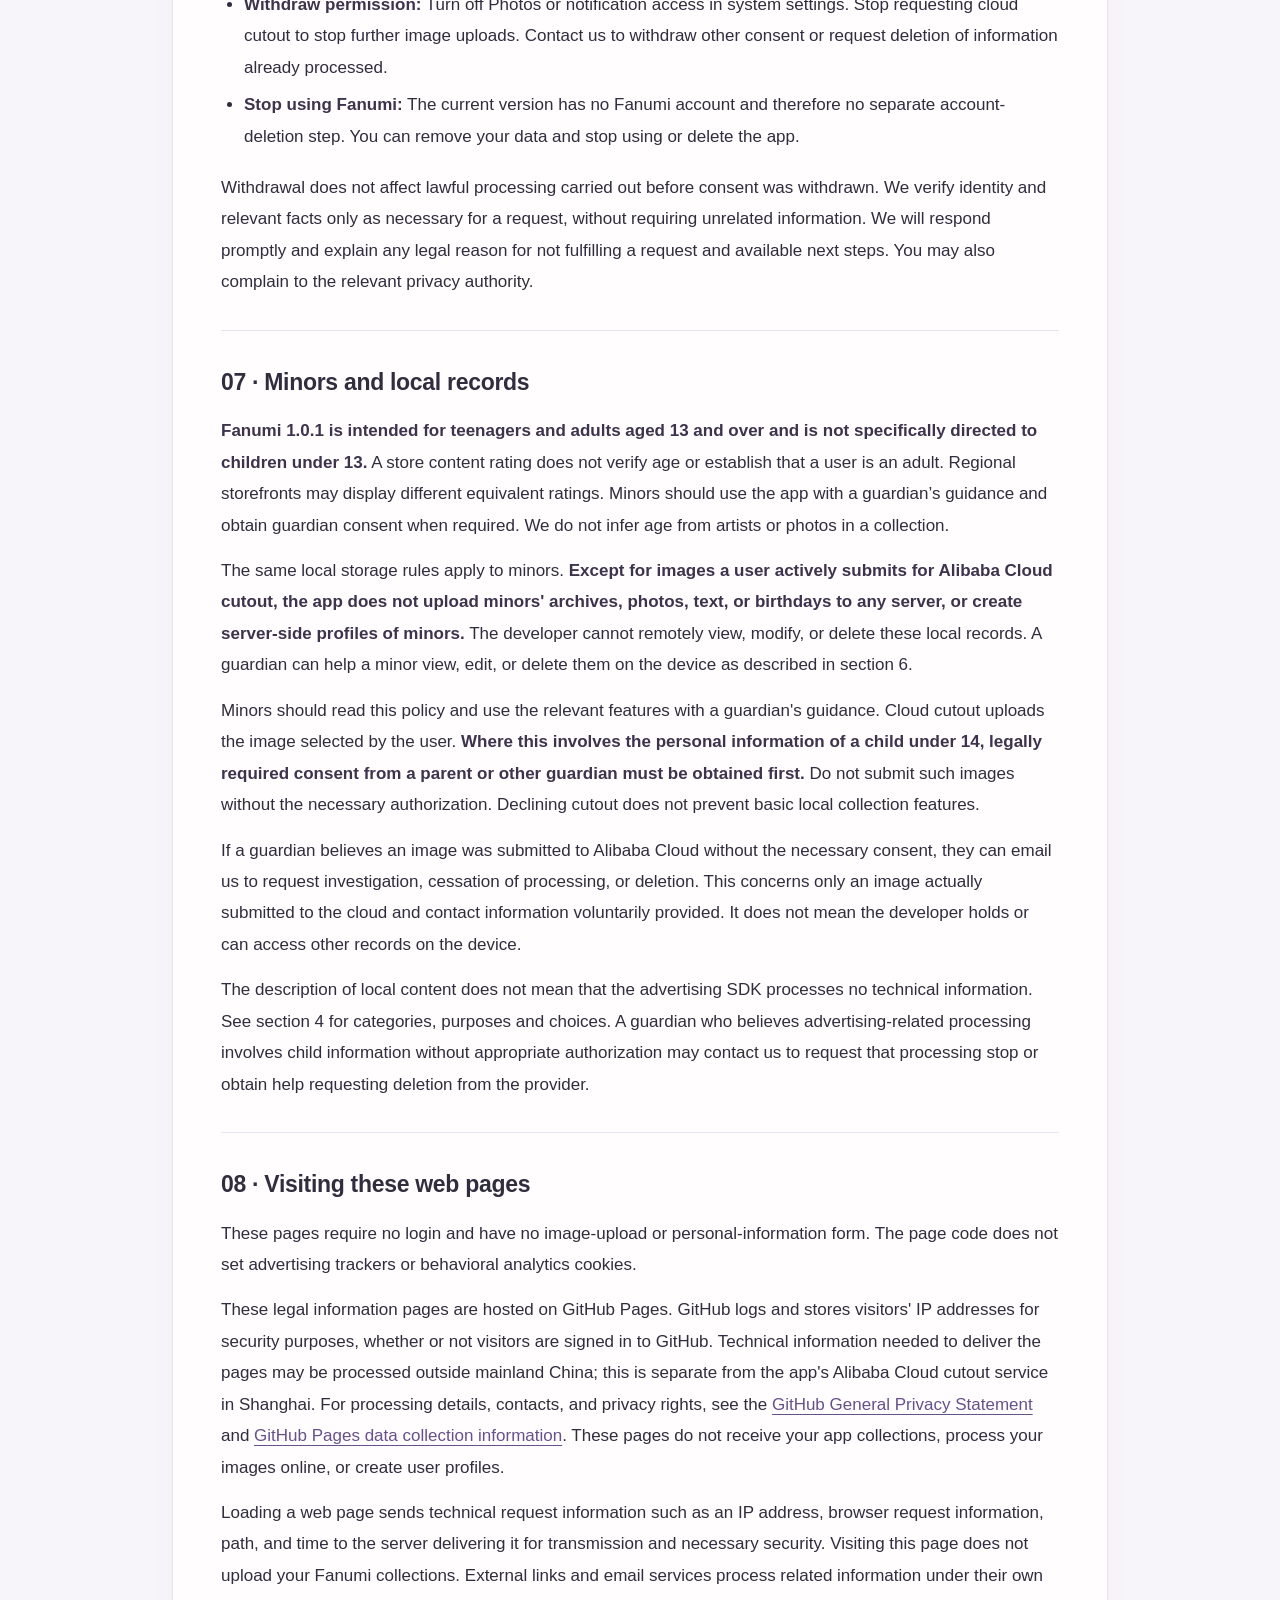
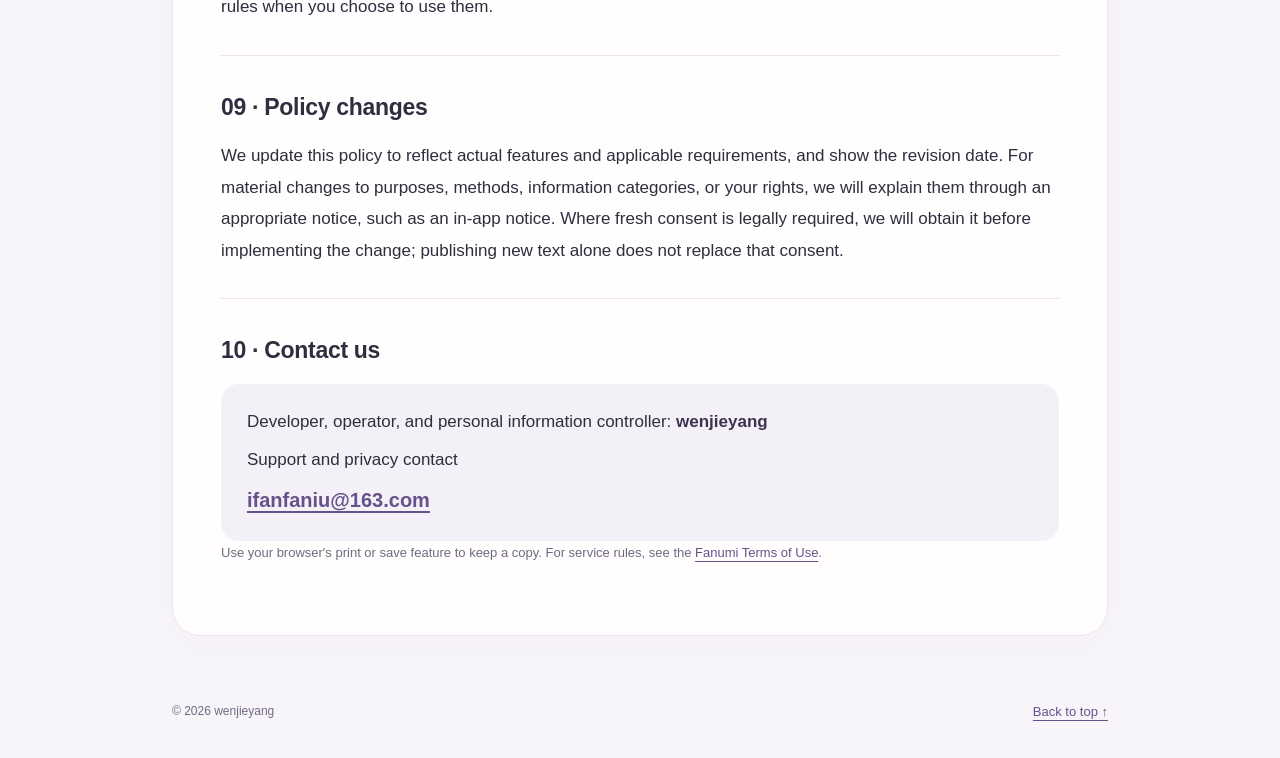
==== commit 746bcc89: "Update Fanumi 1.0.1 advertising privacy and 13+ audience" ====
--- a/privacy-en.html
+++ b/privacy-en.html
@@ -2,20 +2,20 @@
 <html lang="en">
 <head><meta charset="utf-8"><meta name="viewport" content="width=device-width,initial-scale=1"><meta name="theme-color" content="#f8f5fa"><meta name="description" content="How Fanumi handles on-device collections, permissions, optional Alibaba Cloud image cutout, and your privacy choices."><title>Privacy Policy · Fanumi</title><link rel="icon" href="favicon.png"><link rel="stylesheet" href="legal.css"><link rel="alternate" hreflang="zh-CN" href="privacy.html"><link rel="alternate" hreflang="en" href="privacy-en.html"><link rel="alternate" hreflang="x-default" href="privacy.html"></head>
 <body><a class="skip" href="#main">Skip to content</a><header class="top"><a class="brand" href="privacy-en.html" aria-label="Fanumi Privacy and terms"><img src="app-icon.webp" alt="" width="40" height="40">Fanumi</a><nav aria-label="Privacy and terms"><a href="privacy-en.html" aria-current="page">Privacy Policy</a><a href="terms-en.html">Terms of Use</a></nav><nav class="languages" aria-label="Language"><a href="privacy.html" lang="zh-CN" hreflang="zh-CN">中文</a><a href="privacy-en.html" lang="en" hreflang="en" aria-current="true">English</a></nav></header>
-<main class="layout" id="main"><div class="hero"><p class="eyebrow">FANUMI / PRIVACY</p><h1>Privacy Policy</h1><p class="lead">Understand how information is used,<br>and the choices you have.</p><div class="dates"><span>Last updated: September 18, 2026</span><span>Effective: September 18, 2026</span></div></div>
+<main class="layout" id="main"><div class="hero"><p class="eyebrow">FANUMI / PRIVACY</p><h1>Privacy Policy</h1><p class="lead">Understand how information is used,<br>and the choices you have.</p><div class="dates"><span>Last updated: October 7, 2026</span><span>Effective: October 7, 2026</span></div></div>
 <article class="document"><div class="summary"><h2>The essentials</h2><p><strong>Except for images you actively submit to Alibaba Cloud for image cutout, Fanumi does not upload your archives, galleries, timelines, collections, room settings, or other user content to any server.</strong> Other content is stored and processed on your device. Photos and notification permissions are optional and can be revoked. Privacy contact: <a href="mailto:ifanfaniu@163.com">ifanfaniu@163.com</a>.</p></div>
 <p>Fanumi is developed and operated by the individual developer <strong>wenjieyang</strong> (“we,” “us,” or “our”). This policy covers the Fanumi iOS app and these legal information pages. Please read it together with notices shown for specific features, particularly those involving photos, portraits, minors, or cloud processing.</p>
 <details class="toc" open><summary>Contents</summary><ol><li><a href="#data">Information we handle</a></li><li><a href="#permissions">Optional permissions</a></li><li><a href="#cutout">Cloud cutout and portrait effects</a></li><li><a href="#providers">Third-party services</a></li><li><a href="#storage">Storage, retention, and security</a></li><li><a href="#rights">Your data and choices</a></li><li><a href="#children">Minors and local records</a></li><li><a href="#web">Visiting these web pages</a></li><li><a href="#changes">Policy changes</a></li><li><a href="#contact">Contact us</a></li></ol></details>
 <section class="section" id="data"><h2>01 · Information we handle</h2><p>The current app does not require a Fanumi account. You do not need to provide a phone number, identification number, or social media login to use local recordkeeping features.</p><div class="data-list">
 <div class="data-item"><h3>Archives, timelines, and collections</h3><p><b>Information:</b> Names, birthdays or anniversary dates, titles, stories, tags, imported photos and videos, crop positions, frames, and themes that you choose to add.</p><p><b>Purpose and processing:</b> Saving, finding, displaying, editing, and creating your selected cards or records on your device. The app reads properties such as media dimensions, type, and duration to display media correctly. These records and media are processed locally and are not uploaded to any server, except for an image you actively select for Alibaba Cloud cutout as described in section 3.</p></div>
 <div class="data-item"><h3>Reminders, rooms, and characters</h3><p><b>Information:</b> Reminder dates and text, character and room settings, furniture positions, interaction progress, and Star Coin records.</p><p><b>Purpose and processing:</b> Keeping preferences and progress on your device and scheduling reminders through local system notifications. These records are not uploaded to any server. The current version has no account-based cloud sync.</p></div>
-<div class="data-item"><h3>Email you choose to send outside the app</h3><p><b>Information:</b> Your sending email address, description of the issue, and screenshots or attachments you choose to include.</p><p><b>Purpose and processing:</b> We receive this information only when you actively contact us by email, to answer questions, handle feedback, and address privacy requests. The app does not send it automatically. Please do not send passwords, secret keys, identification documents, or unrelated private information.</p></div></div><p>The current app has no third-party advertising or behavioral analytics SDKs. We do not obtain your collections for advertising tracking or profiling, or sell your personal information.</p></section>
+<div class="data-item"><h3>Email you choose to send outside the app</h3><p><b>Information:</b> Your sending email address, description of the issue, and screenshots or attachments you choose to include.</p><p><b>Purpose and processing:</b> We receive this information only when you actively contact us by email, to answer questions, handle feedback, and address privacy requests. The app does not send it automatically. Please do not send passwords, secret keys, identification documents, or unrelated private information.</p></div></div><p>Version 1.0.0 did not include an advertising SDK. From version 1.0.1, builds with advertising enabled involve the Google AdMob processing described below. We do not use your local collections for advertising profiles or provide your collected photos, text or artist preferences to advertising services.</p></section>
 <section class="section" id="permissions"><h2>02 · Optional permissions</h2><ul><li><strong>Reading Photos:</strong> To select and import images or videos. Where iOS supports limited access, you may authorize only selected photos. Declining permission prevents the corresponding import feature from accessing your library; saved content remains available.</li><li><strong>Adding to Photos:</strong> To save an image or card when you ask to do so. Declining prevents saving in this way, without preventing editing inside the app.</li><li><strong>Notifications:</strong> For birthdays, anniversaries, and reminders you set. Disabling notifications stops system alerts; you can still view the records in the app.</li></ul><p>Manage permissions in iPhone Settings under Fanumi or the relevant permission category; the exact location varies by iOS version. Current features do not request contacts, location, microphone, camera, or cross-app advertising tracking permission.</p><p>Revoking Photos access does not delete copies you previously imported into the app. See section 6 for deletion options.</p></section>
 <section class="section" id="cutout"><h2>03 · Cloud cutout and portrait effects</h2><p><strong>Cloud image cutout is an optional online feature.</strong> The app explains it on first use and lets you choose whether to continue. Later processing occurs only when you actively request cutout for a selected image. The app does not scan and upload your whole gallery in the background.</p><p>When online processing is needed, the app uploads the selected image, potentially cropped and compressed for processing, to the Alibaba Cloud object storage used for this feature, then calls its human-body segmentation service. The service separates the subject from the background and returns a transparent-background image to your device. The request also involves technical information necessary for transmission, such as your IP address, request time, and request identifier.</p><p><strong>This is image editing, not identity verification, face matching, or the creation of a face identity database.</strong> We do not use submitted images to train our models, for advertising, or for public display. Images may contain your portrait or other people's personal information. Submit only content you have the right to process, and avoid unnecessary sensitive content such as identification documents or private scenes.</p><p>Outline, glow, and relief effects are processed and rendered on your device. These effects do not upload images or effect data to servers. A relief effect is a visual representation, not a measurement of a person's actual three-dimensional body or identity.</p><p>Cutout results and necessary caches are saved on your device. Section 5 explains cloud source-image deletion and possible failures. Declining cloud cutout does not prevent basic local archives, timelines, or collections.</p></section>
-<section class="section" id="providers"><h2>04 · Third-party services</h2><div class="data-item"><h3>Alibaba Cloud Object Storage and Visual Intelligence</h3><p><b>Provider:</b> Alibaba Cloud Computing Co., Ltd. (阿里云计算有限公司).</p><p><b>When used:</b> When you actively request cloud image cutout, through network APIs for temporary image storage and human-body segmentation.</p><p><b>Information involved:</b> The selected image, segmentation result, and technical information needed for transmission and service security, including IP address, request time, and request identifiers.</p><p><b>Processing region:</b> The current cutout feature uses the Shanghai region in mainland China.</p><p><b>Provider information:</b> <a href="https://terms.aliyun.com/legal-agreement/terms/suit_bu1_ali_cloud/suit_bu1_ali_cloud202107091605_49213.html" rel="noreferrer">Alibaba Cloud privacy policy and customer business data terms</a>.</p></div><p>Apple system features provide photo selection, saving, notifications, and sharing. When you actively share content with another app, the recipient handles it under its own rules. You can cancel before sending.</p><p>UI libraries such as SnapKit and IGListKit handle on-device layout and lists. These components do not send your images or archives to their developers.</p><p>We process or provide information only for the purposes described, with any required authorization, or to meet legal obligations. Where a service provider acts on our behalf, we specify the purpose, scope, and protection requirements as required by law. If a merger or similar change transfers responsibility for information, we will give legally required notice of the recipient and obtain fresh consent where required for a changed purpose or method.</p></section>
+<section class="section" id="providers"><h2>04 · Third-party services</h2><div class="data-item" id="advertising"><h3>Google AdMob advertising and privacy choices (from 1.0.1)</h3><p>Versions with advertising enabled use the Google Mobile Ads SDK for app open ads and Google's User Messaging Platform (UMP) for applicable privacy choices. Ads appear only at suitable app opening or return transitions. The app remains usable if no ad is available.</p><p><b>Provider:</b> Google LLC and the Google entity applicable to your region. <b>Information:</b> IP address and approximate location inferred from it; app- or developer-scoped device identifiers; ad impressions and interactions; crash logs, performance and other diagnostic information; and consent or refusal choices. Google may use this information for ad delivery and measurement, fraud prevention, analytics and service improvement. The advertising SDK is not given access to your archives, photo collection, music files or artist preferences.</p><p><b>Current configuration:</b> we request non-personalized ads, disable publisher first-party ID and publisher privacy personalization, and do not request cross-app tracking permission or use IDFA for advertising tracking. Non-personalized ads may still involve technical information, storage or identifiers: they do not mean no data collection or no consent requirement. Any future purpose requiring tracking would require a separate notice and applicable permission first.</p><p>In the EEA, UK, Switzerland and other applicable regions, ad requests must pass the applicable consent flow. After refusal, only permitted limited ads may be served, or no ads are shown. In applicable US states, you may opt out of the sale or sharing of personal information and targeted advertising. Where required, change your choices under Settings &amp; Data → Ad privacy. Withdrawing a choice does not prevent local collection features, and personalized-ad consent is not required to use Fanumi.</p><p>Advertising information may be processed outside your country. Google processes it under its applicable privacy policy, retention rules and transfer arrangements. Clearing local app data cannot directly delete records already held by Google. Use Google's privacy controls or contact us for assistance. See <a href="https://policies.google.com/privacy" rel="noreferrer">Google's Privacy Policy</a>, <a href="https://policies.google.com/technologies/partner-sites" rel="noreferrer">how Google uses information from partner sites and apps</a>, and <a href="https://developers.google.com/admob/ios/privacy/data-disclosure" rel="noreferrer">SDK data disclosure information</a>.</p></div><div class="data-item"><h3>Alibaba Cloud Object Storage and Visual Intelligence</h3><p><b>Provider:</b> Alibaba Cloud Computing Co., Ltd. (阿里云计算有限公司).</p><p><b>When used:</b> When you actively request cloud image cutout, through network APIs for temporary image storage and human-body segmentation.</p><p><b>Information involved:</b> The selected image, segmentation result, and technical information needed for transmission and service security, including IP address, request time, and request identifiers.</p><p><b>Processing region:</b> The current cutout feature uses the Shanghai region in mainland China.</p><p><b>Provider information:</b> <a href="https://terms.aliyun.com/legal-agreement/terms/suit_bu1_ali_cloud/suit_bu1_ali_cloud202107091605_49213.html" rel="noreferrer">Alibaba Cloud privacy policy and customer business data terms</a>.</p></div><p>Apple system features provide photo selection, saving, notifications, and sharing. When you actively share content with another app, the recipient handles it under its own rules. You can cancel before sending.</p><p>UI libraries such as SnapKit and IGListKit handle on-device layout and lists. These components do not send your images or archives to their developers.</p><p>We process or provide information only for the purposes described, with any required authorization, or to meet legal obligations. Where a service provider acts on our behalf, we specify the purpose, scope, and protection requirements as required by law. If a merger or similar change transfers responsibility for information, we will give legally required notice of the recipient and obtain fresh consent where required for a changed purpose or method.</p></section>
 <section class="section" id="storage"><h2>05 · Storage, retention, and security</h2><h3>Records on your device</h3><p>Except for actively submitted cutout images, your archives, timelines, media copies, room settings, and other user content stay on your device. They remain there for your use and can be managed as described in section 6. The current version does not enable in-app iCloud sync. Whole-device backups, device transfers, or external exports you choose to use are governed by the relevant system or service.</p><p>The device may keep thumbnails, cutout results, and derived relief caches to avoid repeated processing. Caches are separate from originals or edited results you deliberately save. Deleting the app removes data in its app container; system backups and exported copies must be managed separately.</p><h3>Temporary cutout files</h3><p>Images uploaded to the Alibaba Cloud storage used for cutout have private access. Temporary access credentials are created for processing. After success or a failed request, the app sends a request to delete the source image.</p><p class="notice"><strong>A deletion request may fail because of lost connectivity, app interruption, or a cloud service error. An expired access link does not itself mean the file has been deleted.</strong> To check or request removal of a temporary image, contact us with the approximate processing time and a description of the issue. You do not need to resend the original image first.</p><p>The returned image is downloaded for local editing. Alibaba Cloud's own technical logs and handling of processing results follow its applicable service and privacy terms. You can contact us about related personal information requests.</p><h3>Feedback and safeguards</h3><p>Information you email is retained only as necessary to address the feedback, resolve related disputes, and meet legal obligations, and is deleted or anonymized when no longer needed and no legal retention duty applies. Contacting support does not add you to a marketing list.</p><p>We use safeguards such as encrypted network transport and private file access. If a personal information security incident occurs, we will take remedial steps and provide any notifications or reports required by law. Please also protect your device and keep the app and operating system updated.</p></section>
 <section class="section" id="rights"><h2>06 · Your data and choices</h2><ul><li><strong>Access, correction, and copies:</strong> View and edit content in the relevant archive, timeline, gallery, or collection. Use available save or share features for supported media exports. Other requests can be sent by email.</li><li><strong>Delete an item:</strong> Use the relevant record's edit or delete action.</li><li><strong>Clear archive data:</strong> Use “Clear local data” in settings to remove archives, timelines, related media, and corresponding reminders. Room preferences and some caches may be stored separately. To remove all data in the app container, use iOS “Delete App,” rather than “Offload App,” which keeps app data.</li><li><strong>Manage copies:</strong> These actions do not delete originals in Photos, content already shared with others, or system backups. Manage those copies separately.</li><li><strong>Withdraw permission:</strong> Turn off Photos or notification access in system settings. Stop requesting cloud cutout to stop further image uploads. Contact us to withdraw other consent or request deletion of information already processed.</li><li><strong>Stop using Fanumi:</strong> The current version has no Fanumi account and therefore no separate account-deletion step. You can remove your data and stop using or delete the app.</li></ul><p>Withdrawal does not affect lawful processing carried out before consent was withdrawn. We verify identity and relevant facts only as necessary for a request, without requiring unrelated information. We will respond promptly and explain any legal reason for not fulfilling a request and available next steps. You may also complain to the relevant privacy authority.</p></section>
-<section class="section" id="children"><h2>07 · Minors and local records</h2><p>The same local storage rules apply to minors. <strong>Except for images a user actively submits for Alibaba Cloud cutout, the app does not upload minors' archives, photos, text, birthdays, or usage records to any server, or create server-side profiles of minors.</strong> The developer cannot remotely view, modify, or delete these local records. A guardian can help a minor view, edit, or delete them on the device as described in section 6.</p><p>Minors should read this policy and use the relevant features with a guardian's guidance. Cloud cutout uploads the image selected by the user. <strong>Where this involves the personal information of a child under 14, legally required consent from a parent or other guardian must be obtained first.</strong> Do not submit such images without the necessary authorization. Declining cutout does not prevent basic local collection features.</p><p>If a guardian believes an image was submitted to Alibaba Cloud without the necessary consent, they can email us to request investigation, cessation of processing, or deletion. This concerns only an image actually submitted to the cloud and contact information voluntarily provided. It does not mean the developer holds or can access other records on the device.</p></section>
+<section class="section" id="children"><h2>07 · Minors and local records</h2><p><strong>Fanumi 1.0.1 is intended for teenagers and adults aged 13 and over and is not specifically directed to children under 13.</strong> A store content rating does not verify age or establish that a user is an adult. Regional storefronts may display different equivalent ratings. Minors should use the app with a guardian’s guidance and obtain guardian consent when required. We do not infer age from artists or photos in a collection.</p><p>The same local storage rules apply to minors. <strong>Except for images a user actively submits for Alibaba Cloud cutout, the app does not upload minors' archives, photos, text, or birthdays to any server, or create server-side profiles of minors.</strong> The developer cannot remotely view, modify, or delete these local records. A guardian can help a minor view, edit, or delete them on the device as described in section 6.</p><p>Minors should read this policy and use the relevant features with a guardian's guidance. Cloud cutout uploads the image selected by the user. <strong>Where this involves the personal information of a child under 14, legally required consent from a parent or other guardian must be obtained first.</strong> Do not submit such images without the necessary authorization. Declining cutout does not prevent basic local collection features.</p><p>If a guardian believes an image was submitted to Alibaba Cloud without the necessary consent, they can email us to request investigation, cessation of processing, or deletion. This concerns only an image actually submitted to the cloud and contact information voluntarily provided. It does not mean the developer holds or can access other records on the device.</p><p>The description of local content does not mean that the advertising SDK processes no technical information. See section 4 for categories, purposes and choices. A guardian who believes advertising-related processing involves child information without appropriate authorization may contact us to request that processing stop or obtain help requesting deletion from the provider.</p></section>
 <section class="section" id="web"><h2>08 · Visiting these web pages</h2><p>These pages require no login and have no image-upload or personal-information form. The page code does not set advertising trackers or behavioral analytics cookies.</p><p>These legal information pages are hosted on GitHub Pages. GitHub logs and stores visitors' IP addresses for security purposes, whether or not visitors are signed in to GitHub. Technical information needed to deliver the pages may be processed outside mainland China; this is separate from the app's Alibaba Cloud cutout service in Shanghai. For processing details, contacts, and privacy rights, see the <a href="https://docs.github.com/en/site-policy/privacy-policies/github-general-privacy-statement" rel="noreferrer">GitHub General Privacy Statement</a> and <a href="https://docs.github.com/en/pages/getting-started-with-github-pages/what-is-github-pages#data-collection" rel="noreferrer">GitHub Pages data collection information</a>. These pages do not receive your app collections, process your images online, or create user profiles.</p><p>Loading a web page sends technical request information such as an IP address, browser request information, path, and time to the server delivering it for transmission and necessary security. Visiting this page does not upload your Fanumi collections. External links and email services process related information under their own rules when you choose to use them.</p></section>
 <section class="section" id="changes"><h2>09 · Policy changes</h2><p>We update this policy to reflect actual features and applicable requirements, and show the revision date. For material changes to purposes, methods, information categories, or your rights, we will explain them through an appropriate notice, such as an in-app notice. Where fresh consent is legally required, we will obtain it before implementing the change; publishing new text alone does not replace that consent.</p></section>
 <section class="section" id="contact"><h2>10 · Contact us</h2><div class="contact"><p>Developer, operator, and personal information controller: <strong>wenjieyang</strong></p><p>Support and privacy contact</p><a href="mailto:ifanfaniu@163.com">ifanfaniu@163.com</a></div><p class="print-note">Use your browser's print or save feature to keep a copy. For service rules, see the <a href="terms-en.html">Fanumi Terms of Use</a>.</p></section>
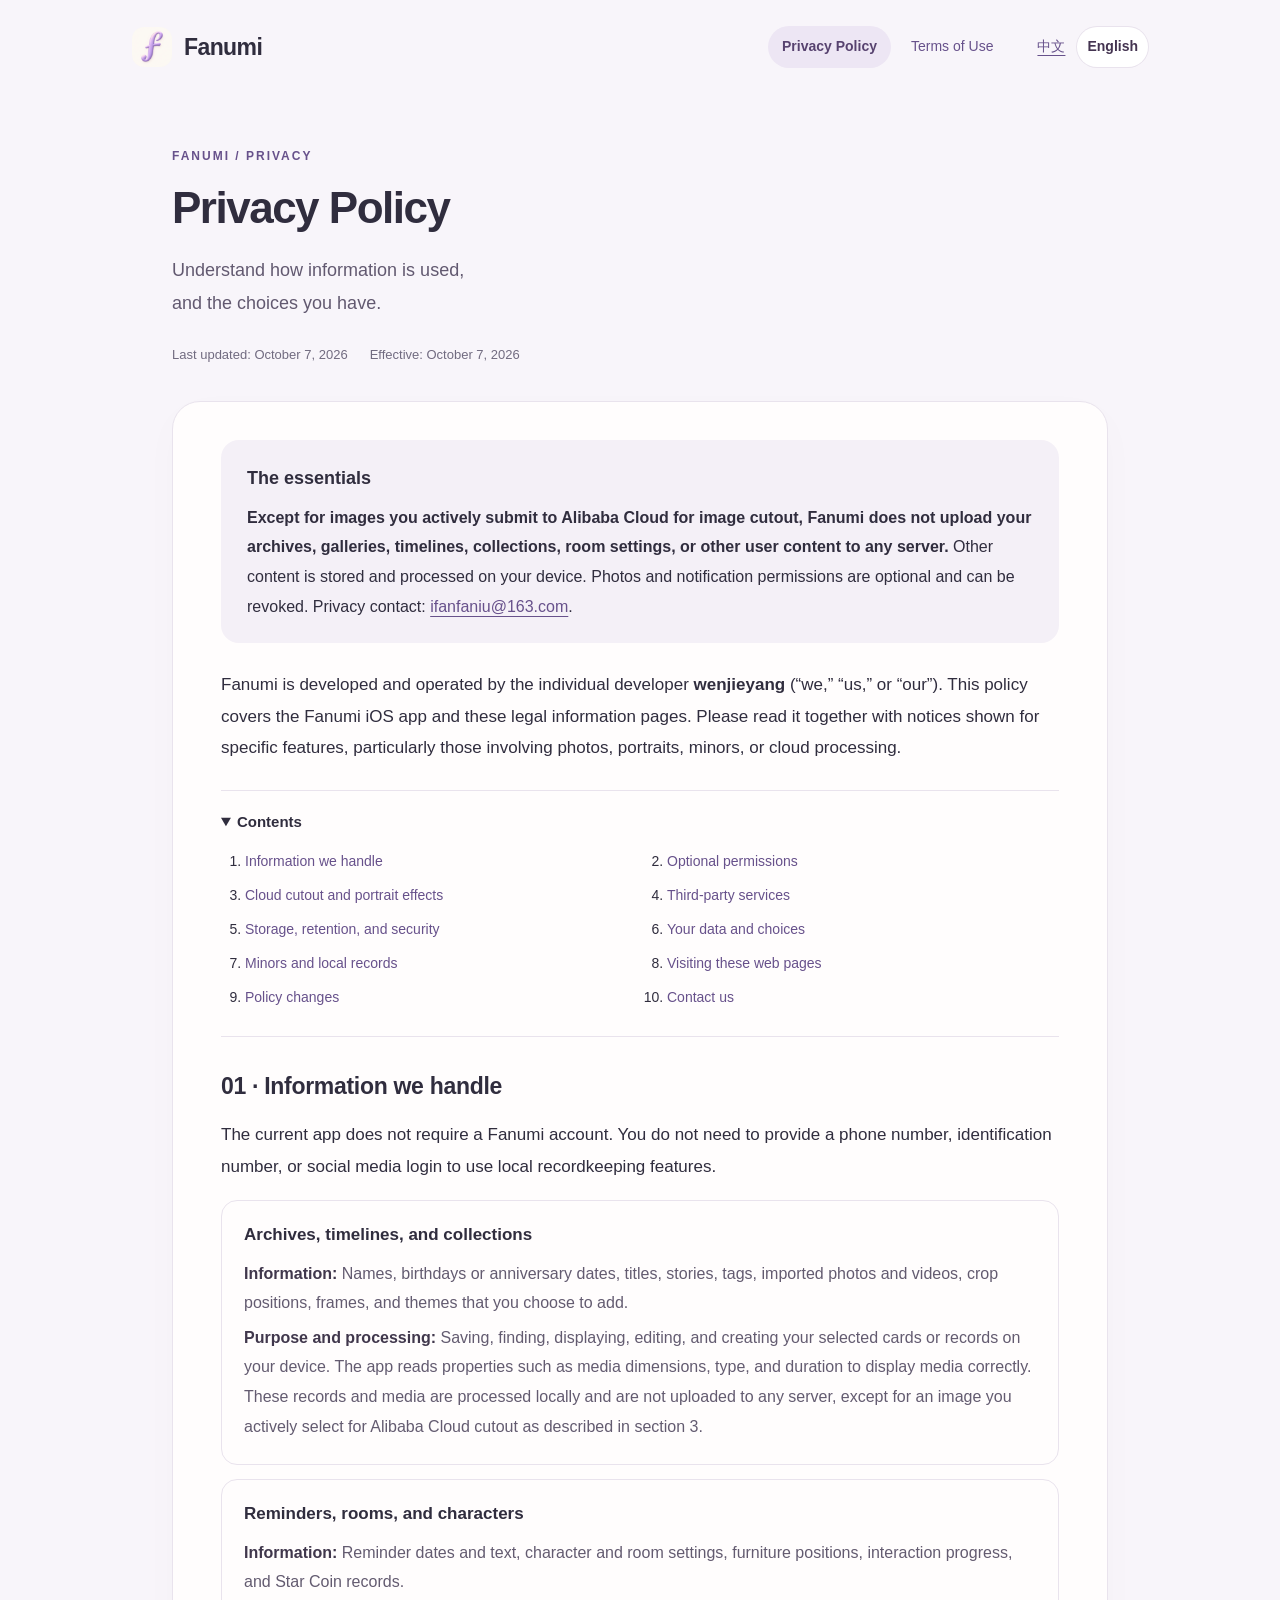
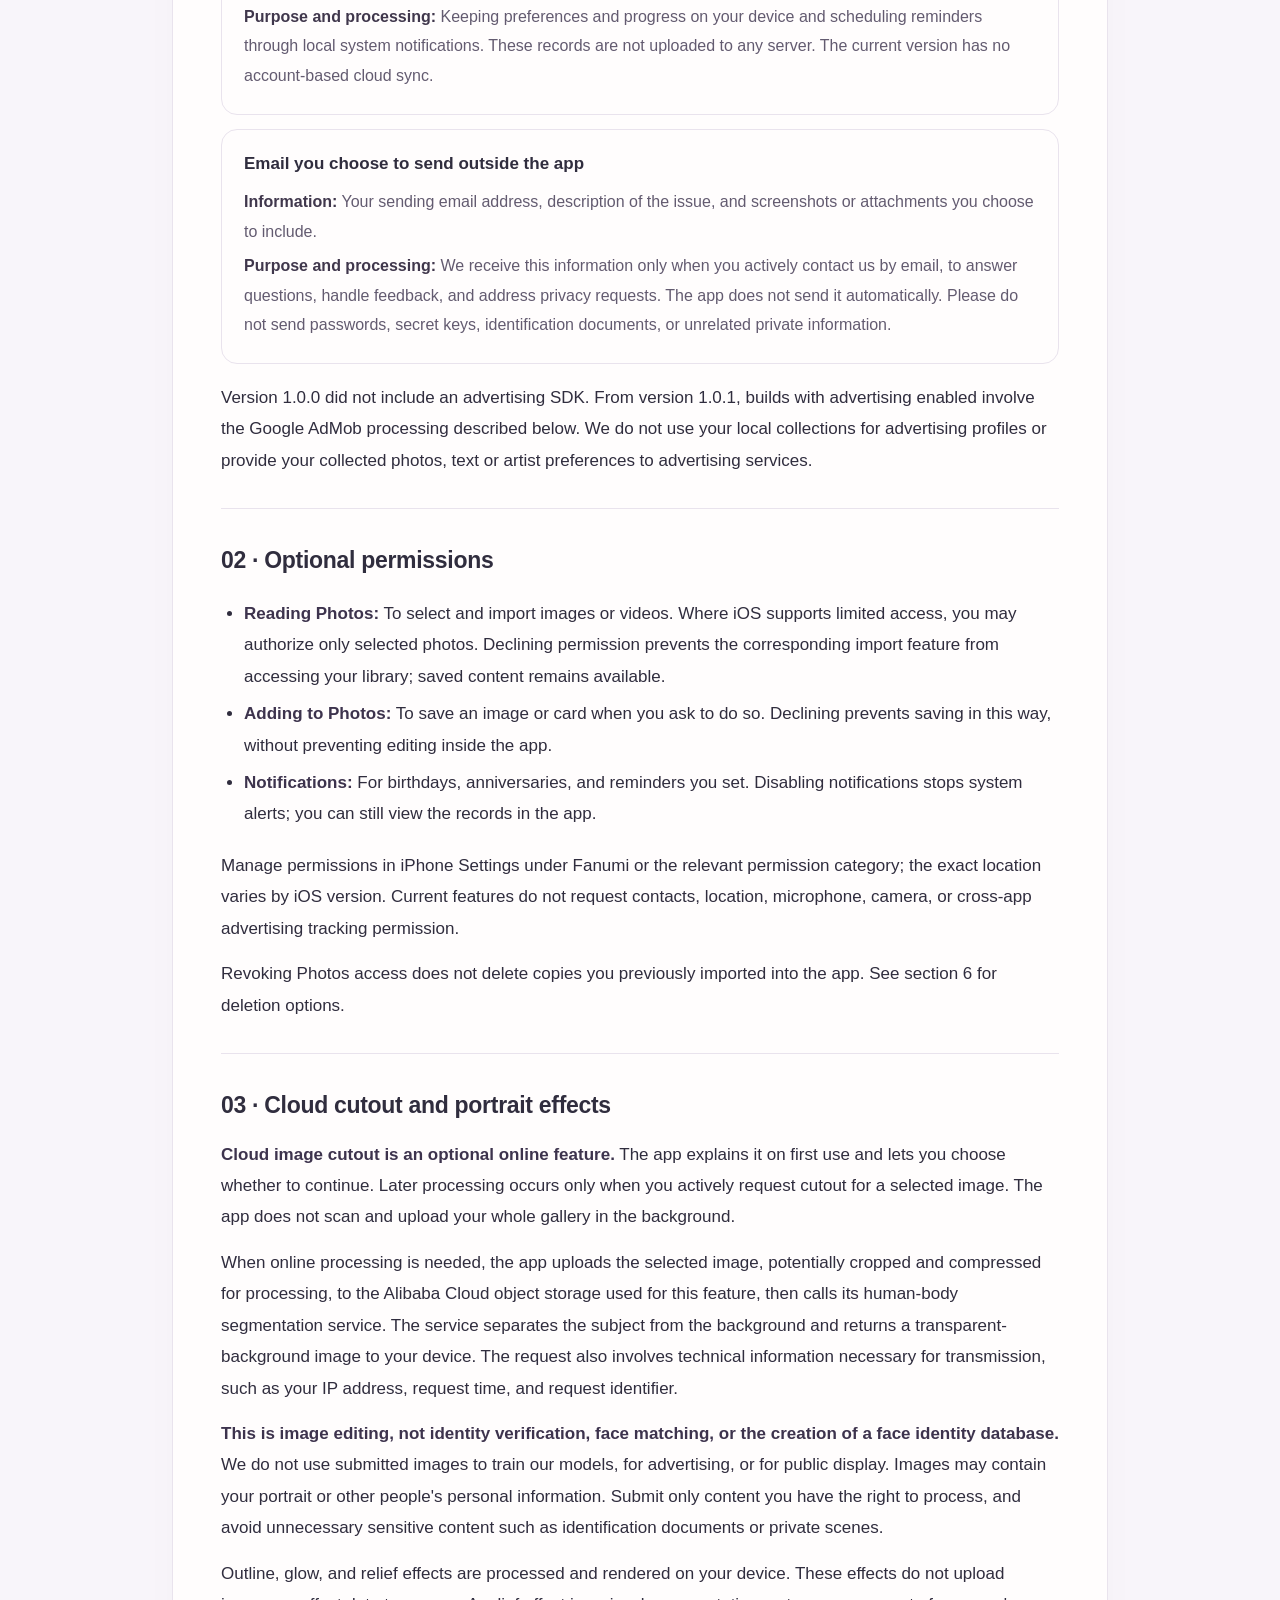
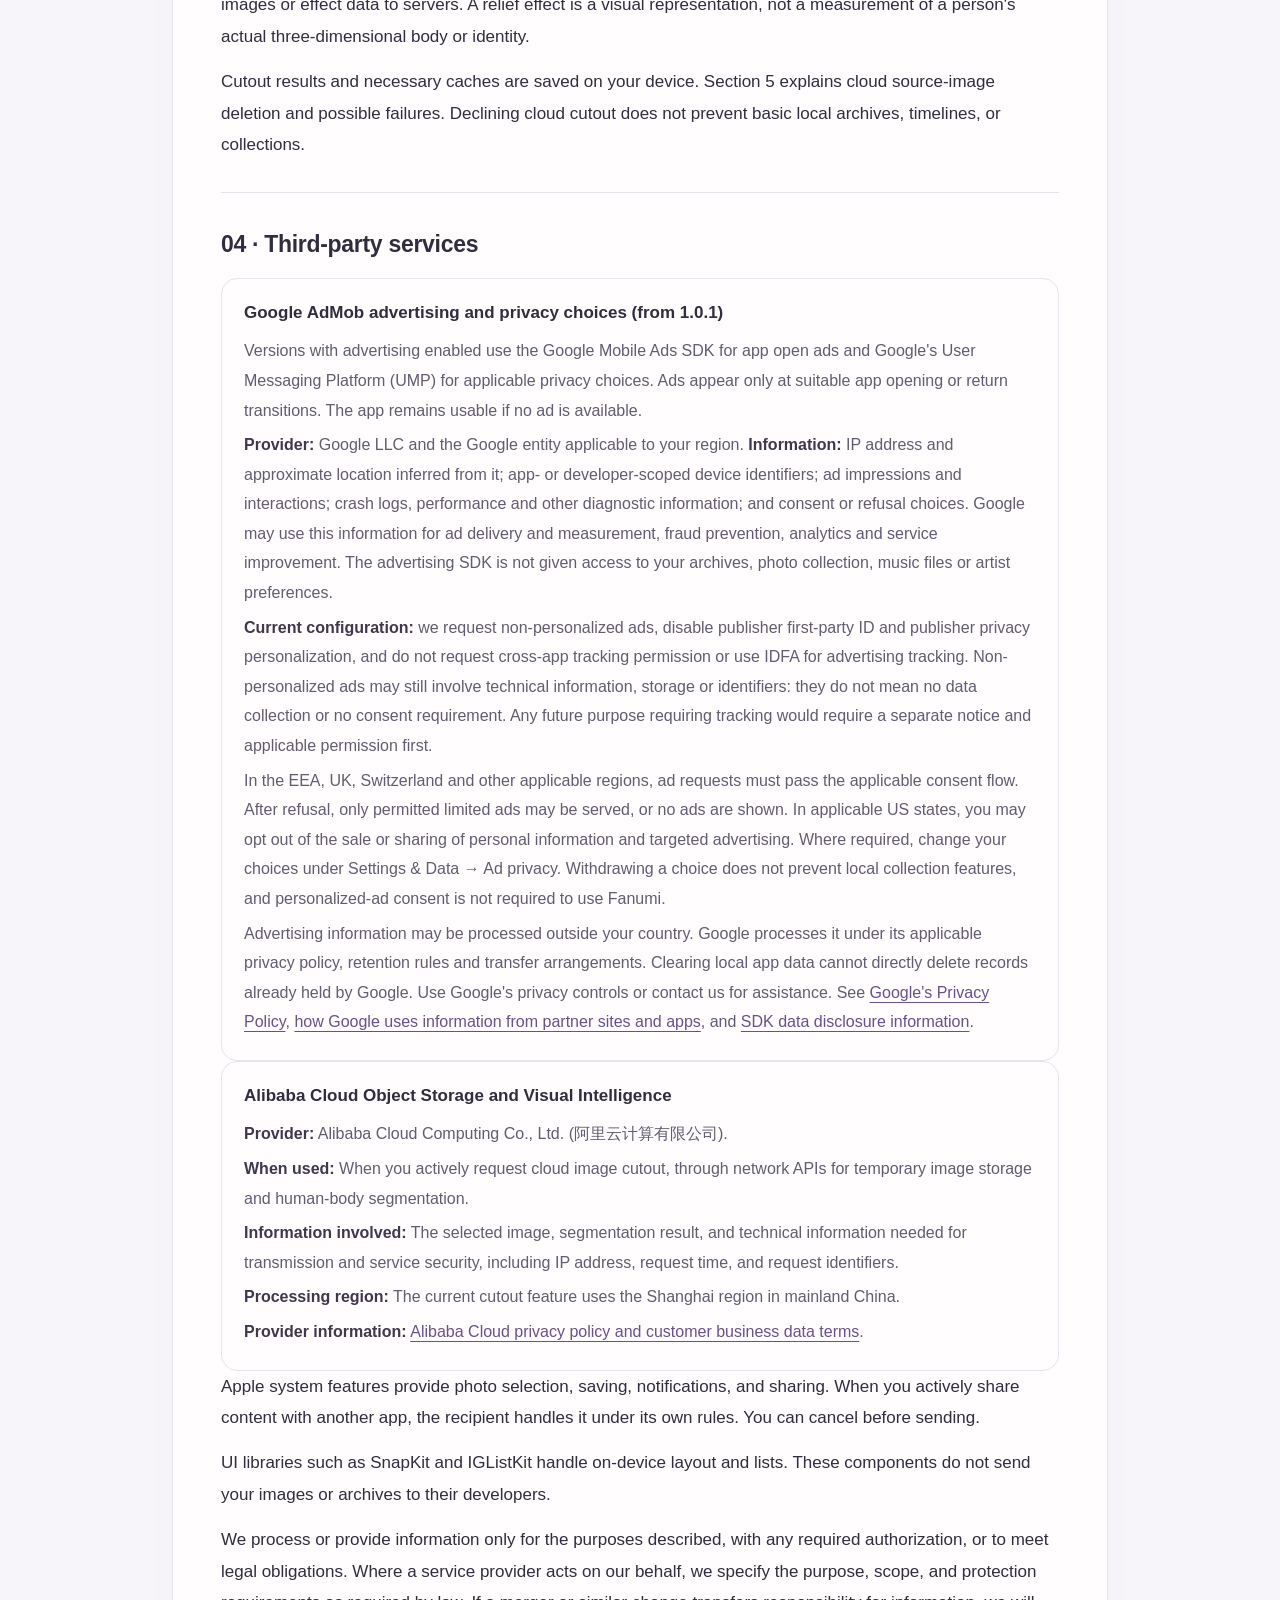
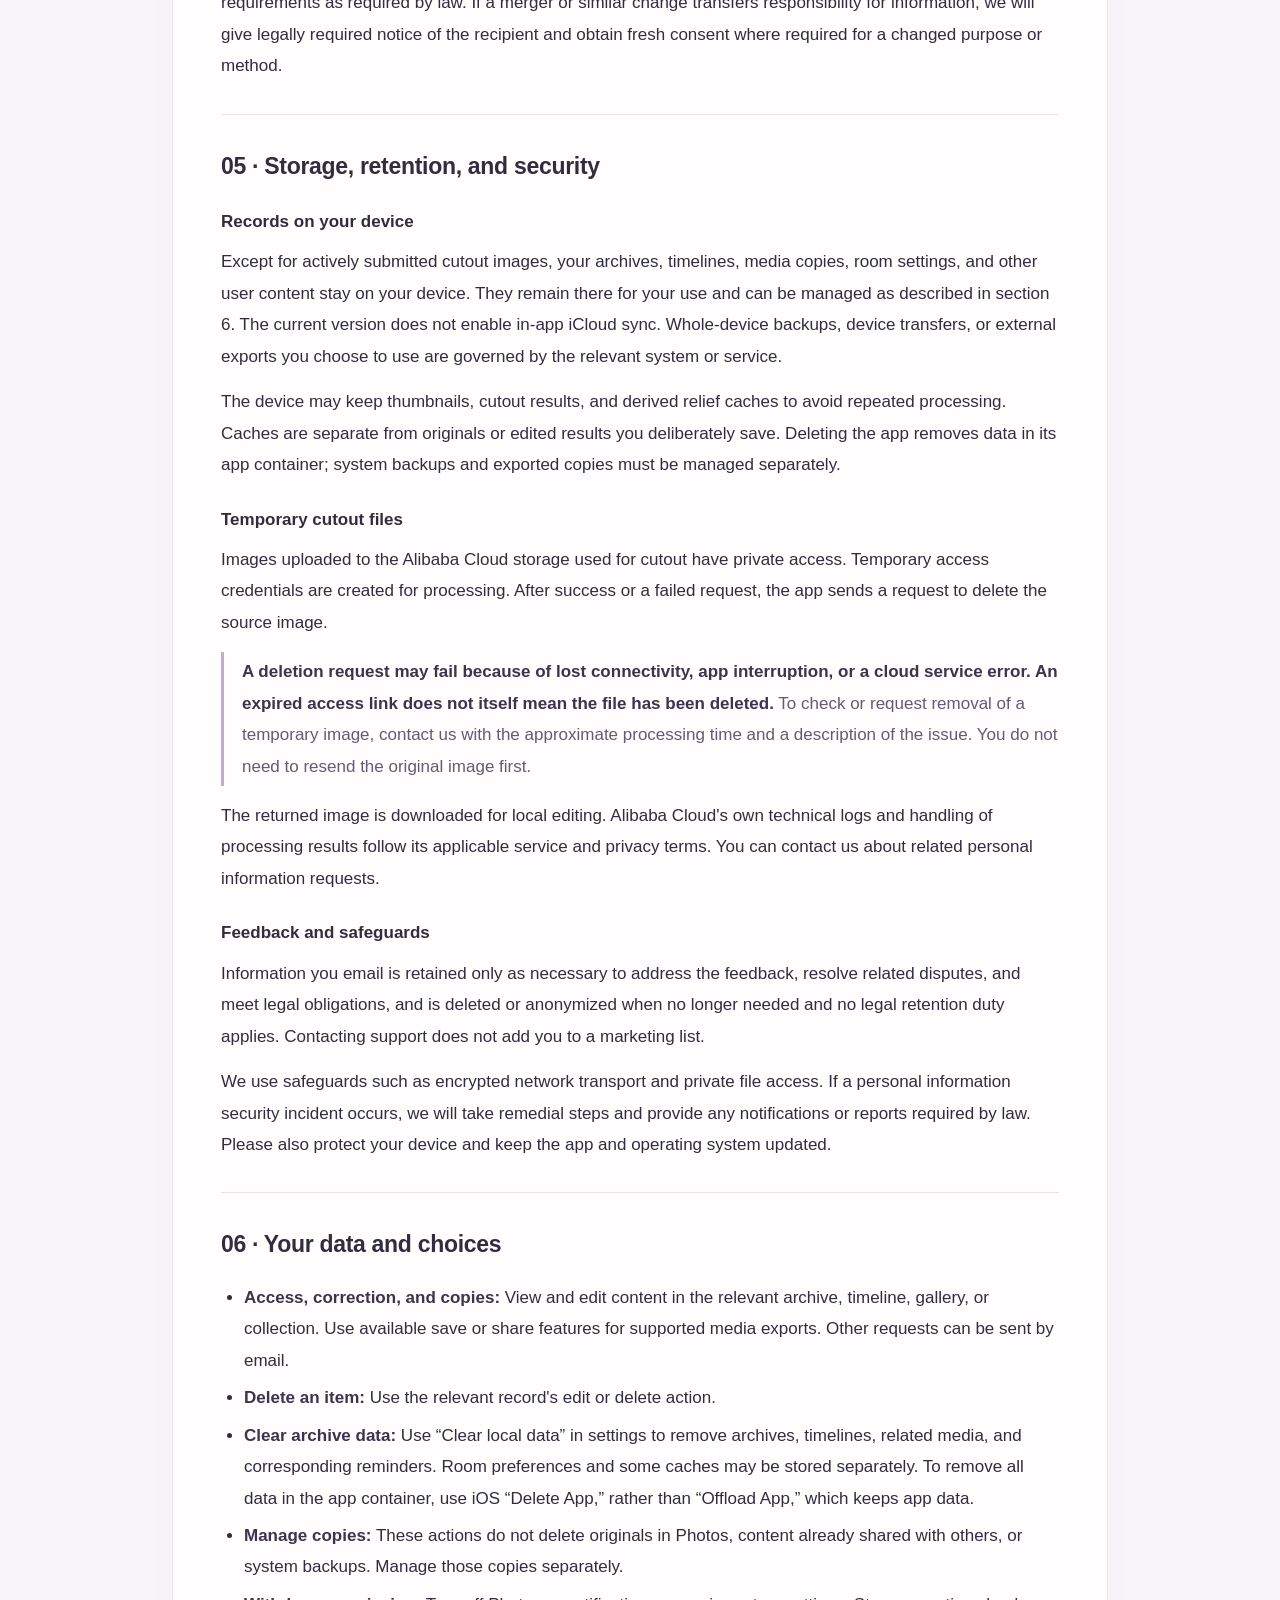
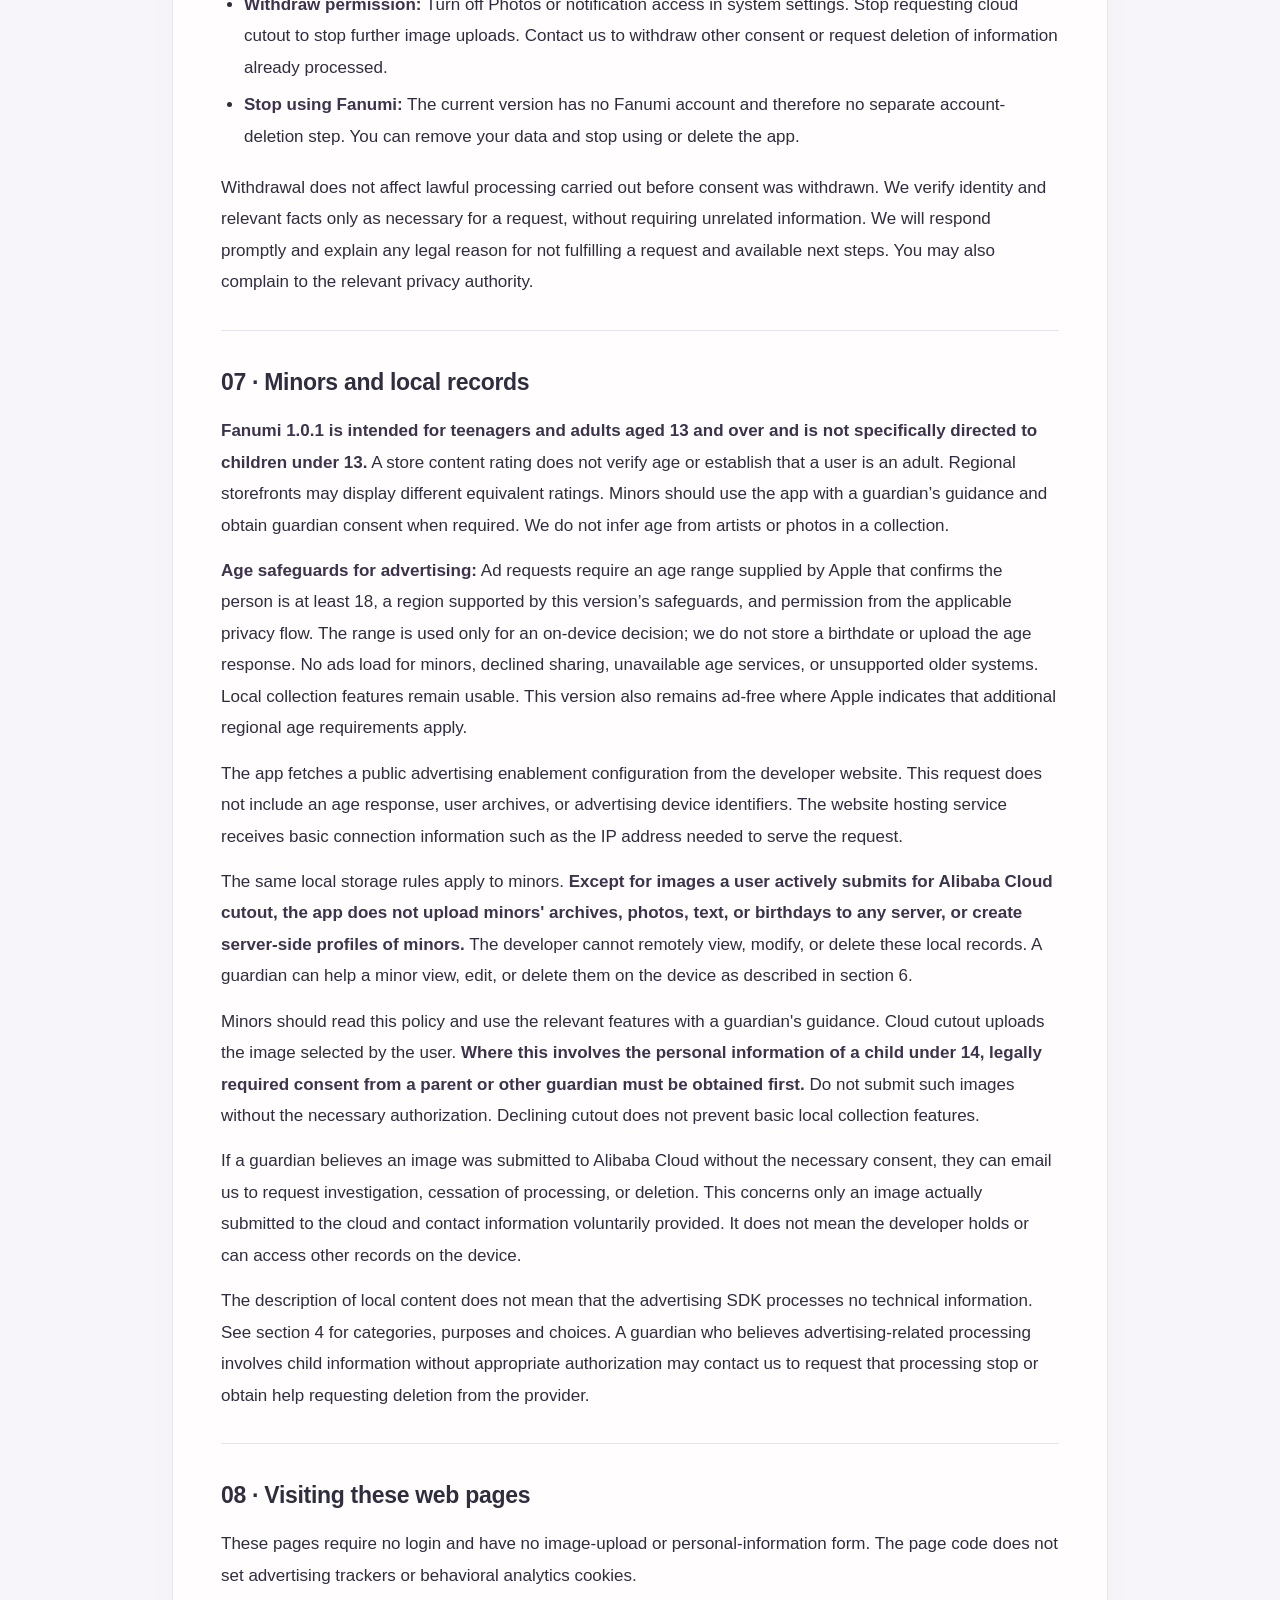
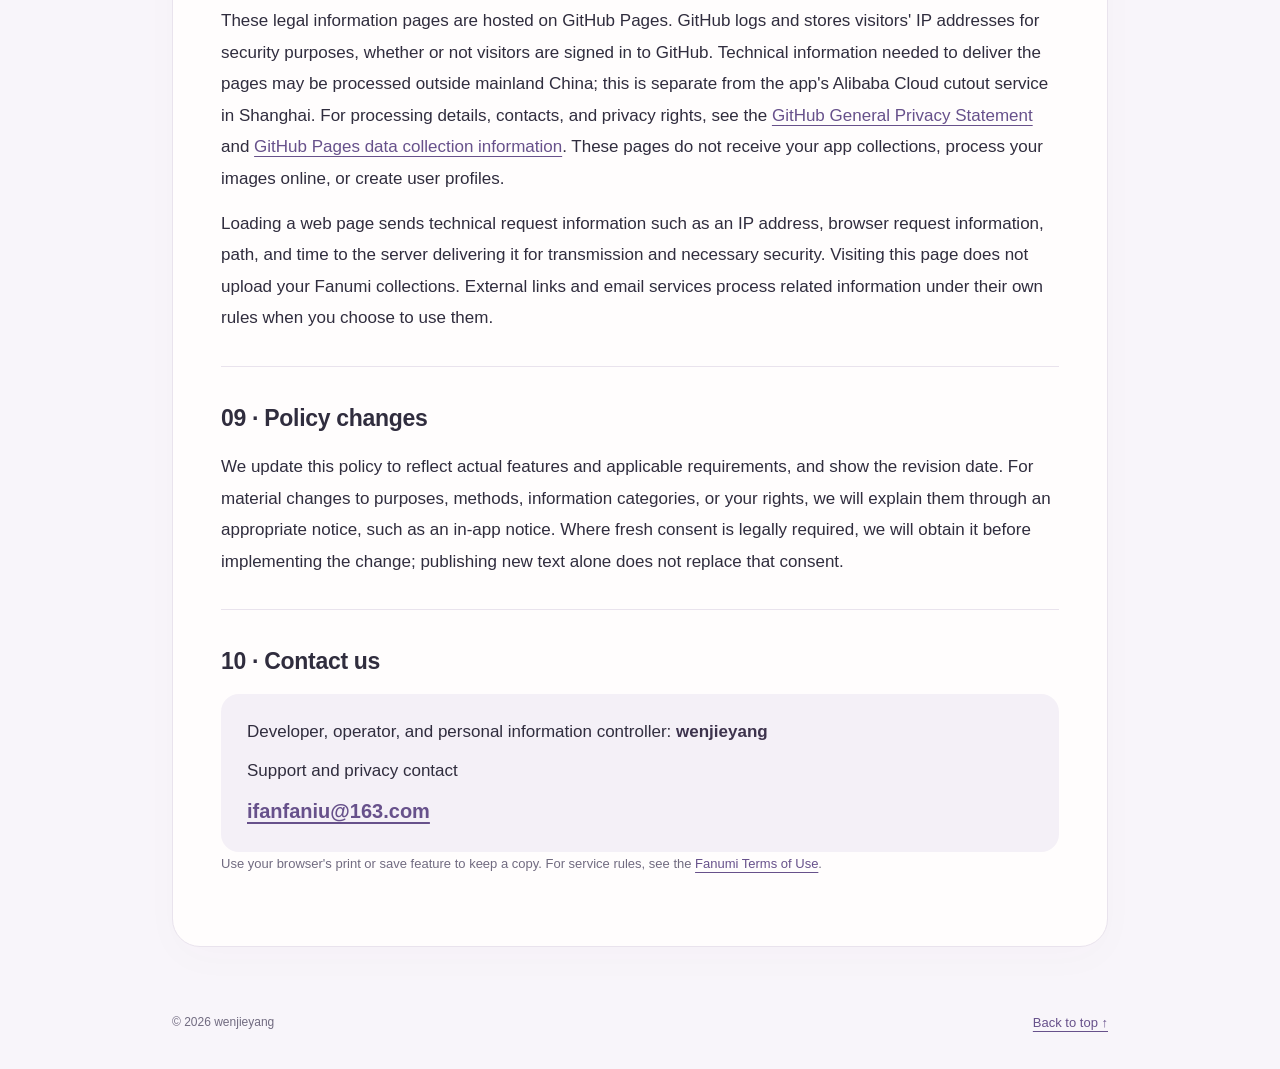
==== commit bb66066f: "Clarify on-device age safeguards and advertising rollout" ====
--- a/privacy-en.html
+++ b/privacy-en.html
@@ -15,7 +15,7 @@
 <section class="section" id="providers"><h2>04 · Third-party services</h2><div class="data-item" id="advertising"><h3>Google AdMob advertising and privacy choices (from 1.0.1)</h3><p>Versions with advertising enabled use the Google Mobile Ads SDK for app open ads and Google's User Messaging Platform (UMP) for applicable privacy choices. Ads appear only at suitable app opening or return transitions. The app remains usable if no ad is available.</p><p><b>Provider:</b> Google LLC and the Google entity applicable to your region. <b>Information:</b> IP address and approximate location inferred from it; app- or developer-scoped device identifiers; ad impressions and interactions; crash logs, performance and other diagnostic information; and consent or refusal choices. Google may use this information for ad delivery and measurement, fraud prevention, analytics and service improvement. The advertising SDK is not given access to your archives, photo collection, music files or artist preferences.</p><p><b>Current configuration:</b> we request non-personalized ads, disable publisher first-party ID and publisher privacy personalization, and do not request cross-app tracking permission or use IDFA for advertising tracking. Non-personalized ads may still involve technical information, storage or identifiers: they do not mean no data collection or no consent requirement. Any future purpose requiring tracking would require a separate notice and applicable permission first.</p><p>In the EEA, UK, Switzerland and other applicable regions, ad requests must pass the applicable consent flow. After refusal, only permitted limited ads may be served, or no ads are shown. In applicable US states, you may opt out of the sale or sharing of personal information and targeted advertising. Where required, change your choices under Settings &amp; Data → Ad privacy. Withdrawing a choice does not prevent local collection features, and personalized-ad consent is not required to use Fanumi.</p><p>Advertising information may be processed outside your country. Google processes it under its applicable privacy policy, retention rules and transfer arrangements. Clearing local app data cannot directly delete records already held by Google. Use Google's privacy controls or contact us for assistance. See <a href="https://policies.google.com/privacy" rel="noreferrer">Google's Privacy Policy</a>, <a href="https://policies.google.com/technologies/partner-sites" rel="noreferrer">how Google uses information from partner sites and apps</a>, and <a href="https://developers.google.com/admob/ios/privacy/data-disclosure" rel="noreferrer">SDK data disclosure information</a>.</p></div><div class="data-item"><h3>Alibaba Cloud Object Storage and Visual Intelligence</h3><p><b>Provider:</b> Alibaba Cloud Computing Co., Ltd. (阿里云计算有限公司).</p><p><b>When used:</b> When you actively request cloud image cutout, through network APIs for temporary image storage and human-body segmentation.</p><p><b>Information involved:</b> The selected image, segmentation result, and technical information needed for transmission and service security, including IP address, request time, and request identifiers.</p><p><b>Processing region:</b> The current cutout feature uses the Shanghai region in mainland China.</p><p><b>Provider information:</b> <a href="https://terms.aliyun.com/legal-agreement/terms/suit_bu1_ali_cloud/suit_bu1_ali_cloud202107091605_49213.html" rel="noreferrer">Alibaba Cloud privacy policy and customer business data terms</a>.</p></div><p>Apple system features provide photo selection, saving, notifications, and sharing. When you actively share content with another app, the recipient handles it under its own rules. You can cancel before sending.</p><p>UI libraries such as SnapKit and IGListKit handle on-device layout and lists. These components do not send your images or archives to their developers.</p><p>We process or provide information only for the purposes described, with any required authorization, or to meet legal obligations. Where a service provider acts on our behalf, we specify the purpose, scope, and protection requirements as required by law. If a merger or similar change transfers responsibility for information, we will give legally required notice of the recipient and obtain fresh consent where required for a changed purpose or method.</p></section>
 <section class="section" id="storage"><h2>05 · Storage, retention, and security</h2><h3>Records on your device</h3><p>Except for actively submitted cutout images, your archives, timelines, media copies, room settings, and other user content stay on your device. They remain there for your use and can be managed as described in section 6. The current version does not enable in-app iCloud sync. Whole-device backups, device transfers, or external exports you choose to use are governed by the relevant system or service.</p><p>The device may keep thumbnails, cutout results, and derived relief caches to avoid repeated processing. Caches are separate from originals or edited results you deliberately save. Deleting the app removes data in its app container; system backups and exported copies must be managed separately.</p><h3>Temporary cutout files</h3><p>Images uploaded to the Alibaba Cloud storage used for cutout have private access. Temporary access credentials are created for processing. After success or a failed request, the app sends a request to delete the source image.</p><p class="notice"><strong>A deletion request may fail because of lost connectivity, app interruption, or a cloud service error. An expired access link does not itself mean the file has been deleted.</strong> To check or request removal of a temporary image, contact us with the approximate processing time and a description of the issue. You do not need to resend the original image first.</p><p>The returned image is downloaded for local editing. Alibaba Cloud's own technical logs and handling of processing results follow its applicable service and privacy terms. You can contact us about related personal information requests.</p><h3>Feedback and safeguards</h3><p>Information you email is retained only as necessary to address the feedback, resolve related disputes, and meet legal obligations, and is deleted or anonymized when no longer needed and no legal retention duty applies. Contacting support does not add you to a marketing list.</p><p>We use safeguards such as encrypted network transport and private file access. If a personal information security incident occurs, we will take remedial steps and provide any notifications or reports required by law. Please also protect your device and keep the app and operating system updated.</p></section>
 <section class="section" id="rights"><h2>06 · Your data and choices</h2><ul><li><strong>Access, correction, and copies:</strong> View and edit content in the relevant archive, timeline, gallery, or collection. Use available save or share features for supported media exports. Other requests can be sent by email.</li><li><strong>Delete an item:</strong> Use the relevant record's edit or delete action.</li><li><strong>Clear archive data:</strong> Use “Clear local data” in settings to remove archives, timelines, related media, and corresponding reminders. Room preferences and some caches may be stored separately. To remove all data in the app container, use iOS “Delete App,” rather than “Offload App,” which keeps app data.</li><li><strong>Manage copies:</strong> These actions do not delete originals in Photos, content already shared with others, or system backups. Manage those copies separately.</li><li><strong>Withdraw permission:</strong> Turn off Photos or notification access in system settings. Stop requesting cloud cutout to stop further image uploads. Contact us to withdraw other consent or request deletion of information already processed.</li><li><strong>Stop using Fanumi:</strong> The current version has no Fanumi account and therefore no separate account-deletion step. You can remove your data and stop using or delete the app.</li></ul><p>Withdrawal does not affect lawful processing carried out before consent was withdrawn. We verify identity and relevant facts only as necessary for a request, without requiring unrelated information. We will respond promptly and explain any legal reason for not fulfilling a request and available next steps. You may also complain to the relevant privacy authority.</p></section>
-<section class="section" id="children"><h2>07 · Minors and local records</h2><p><strong>Fanumi 1.0.1 is intended for teenagers and adults aged 13 and over and is not specifically directed to children under 13.</strong> A store content rating does not verify age or establish that a user is an adult. Regional storefronts may display different equivalent ratings. Minors should use the app with a guardian’s guidance and obtain guardian consent when required. We do not infer age from artists or photos in a collection.</p><p>The same local storage rules apply to minors. <strong>Except for images a user actively submits for Alibaba Cloud cutout, the app does not upload minors' archives, photos, text, or birthdays to any server, or create server-side profiles of minors.</strong> The developer cannot remotely view, modify, or delete these local records. A guardian can help a minor view, edit, or delete them on the device as described in section 6.</p><p>Minors should read this policy and use the relevant features with a guardian's guidance. Cloud cutout uploads the image selected by the user. <strong>Where this involves the personal information of a child under 14, legally required consent from a parent or other guardian must be obtained first.</strong> Do not submit such images without the necessary authorization. Declining cutout does not prevent basic local collection features.</p><p>If a guardian believes an image was submitted to Alibaba Cloud without the necessary consent, they can email us to request investigation, cessation of processing, or deletion. This concerns only an image actually submitted to the cloud and contact information voluntarily provided. It does not mean the developer holds or can access other records on the device.</p><p>The description of local content does not mean that the advertising SDK processes no technical information. See section 4 for categories, purposes and choices. A guardian who believes advertising-related processing involves child information without appropriate authorization may contact us to request that processing stop or obtain help requesting deletion from the provider.</p></section>
+<section class="section" id="children"><h2>07 · Minors and local records</h2><p><strong>Fanumi 1.0.1 is intended for teenagers and adults aged 13 and over and is not specifically directed to children under 13.</strong> A store content rating does not verify age or establish that a user is an adult. Regional storefronts may display different equivalent ratings. Minors should use the app with a guardian’s guidance and obtain guardian consent when required. We do not infer age from artists or photos in a collection.</p><p><strong>Age safeguards for advertising:</strong> Ad requests require an age range supplied by Apple that confirms the person is at least 18, a region supported by this version’s safeguards, and permission from the applicable privacy flow. The range is used only for an on-device decision; we do not store a birthdate or upload the age response. No ads load for minors, declined sharing, unavailable age services, or unsupported older systems. Local collection features remain usable. This version also remains ad-free where Apple indicates that additional regional age requirements apply.</p><p>The app fetches a public advertising enablement configuration from the developer website. This request does not include an age response, user archives, or advertising device identifiers. The website hosting service receives basic connection information such as the IP address needed to serve the request.</p><p>The same local storage rules apply to minors. <strong>Except for images a user actively submits for Alibaba Cloud cutout, the app does not upload minors' archives, photos, text, or birthdays to any server, or create server-side profiles of minors.</strong> The developer cannot remotely view, modify, or delete these local records. A guardian can help a minor view, edit, or delete them on the device as described in section 6.</p><p>Minors should read this policy and use the relevant features with a guardian's guidance. Cloud cutout uploads the image selected by the user. <strong>Where this involves the personal information of a child under 14, legally required consent from a parent or other guardian must be obtained first.</strong> Do not submit such images without the necessary authorization. Declining cutout does not prevent basic local collection features.</p><p>If a guardian believes an image was submitted to Alibaba Cloud without the necessary consent, they can email us to request investigation, cessation of processing, or deletion. This concerns only an image actually submitted to the cloud and contact information voluntarily provided. It does not mean the developer holds or can access other records on the device.</p><p>The description of local content does not mean that the advertising SDK processes no technical information. See section 4 for categories, purposes and choices. A guardian who believes advertising-related processing involves child information without appropriate authorization may contact us to request that processing stop or obtain help requesting deletion from the provider.</p></section>
 <section class="section" id="web"><h2>08 · Visiting these web pages</h2><p>These pages require no login and have no image-upload or personal-information form. The page code does not set advertising trackers or behavioral analytics cookies.</p><p>These legal information pages are hosted on GitHub Pages. GitHub logs and stores visitors' IP addresses for security purposes, whether or not visitors are signed in to GitHub. Technical information needed to deliver the pages may be processed outside mainland China; this is separate from the app's Alibaba Cloud cutout service in Shanghai. For processing details, contacts, and privacy rights, see the <a href="https://docs.github.com/en/site-policy/privacy-policies/github-general-privacy-statement" rel="noreferrer">GitHub General Privacy Statement</a> and <a href="https://docs.github.com/en/pages/getting-started-with-github-pages/what-is-github-pages#data-collection" rel="noreferrer">GitHub Pages data collection information</a>. These pages do not receive your app collections, process your images online, or create user profiles.</p><p>Loading a web page sends technical request information such as an IP address, browser request information, path, and time to the server delivering it for transmission and necessary security. Visiting this page does not upload your Fanumi collections. External links and email services process related information under their own rules when you choose to use them.</p></section>
 <section class="section" id="changes"><h2>09 · Policy changes</h2><p>We update this policy to reflect actual features and applicable requirements, and show the revision date. For material changes to purposes, methods, information categories, or your rights, we will explain them through an appropriate notice, such as an in-app notice. Where fresh consent is legally required, we will obtain it before implementing the change; publishing new text alone does not replace that consent.</p></section>
 <section class="section" id="contact"><h2>10 · Contact us</h2><div class="contact"><p>Developer, operator, and personal information controller: <strong>wenjieyang</strong></p><p>Support and privacy contact</p><a href="mailto:ifanfaniu@163.com">ifanfaniu@163.com</a></div><p class="print-note">Use your browser's print or save feature to keep a copy. For service rules, see the <a href="terms-en.html">Fanumi Terms of Use</a>.</p></section>
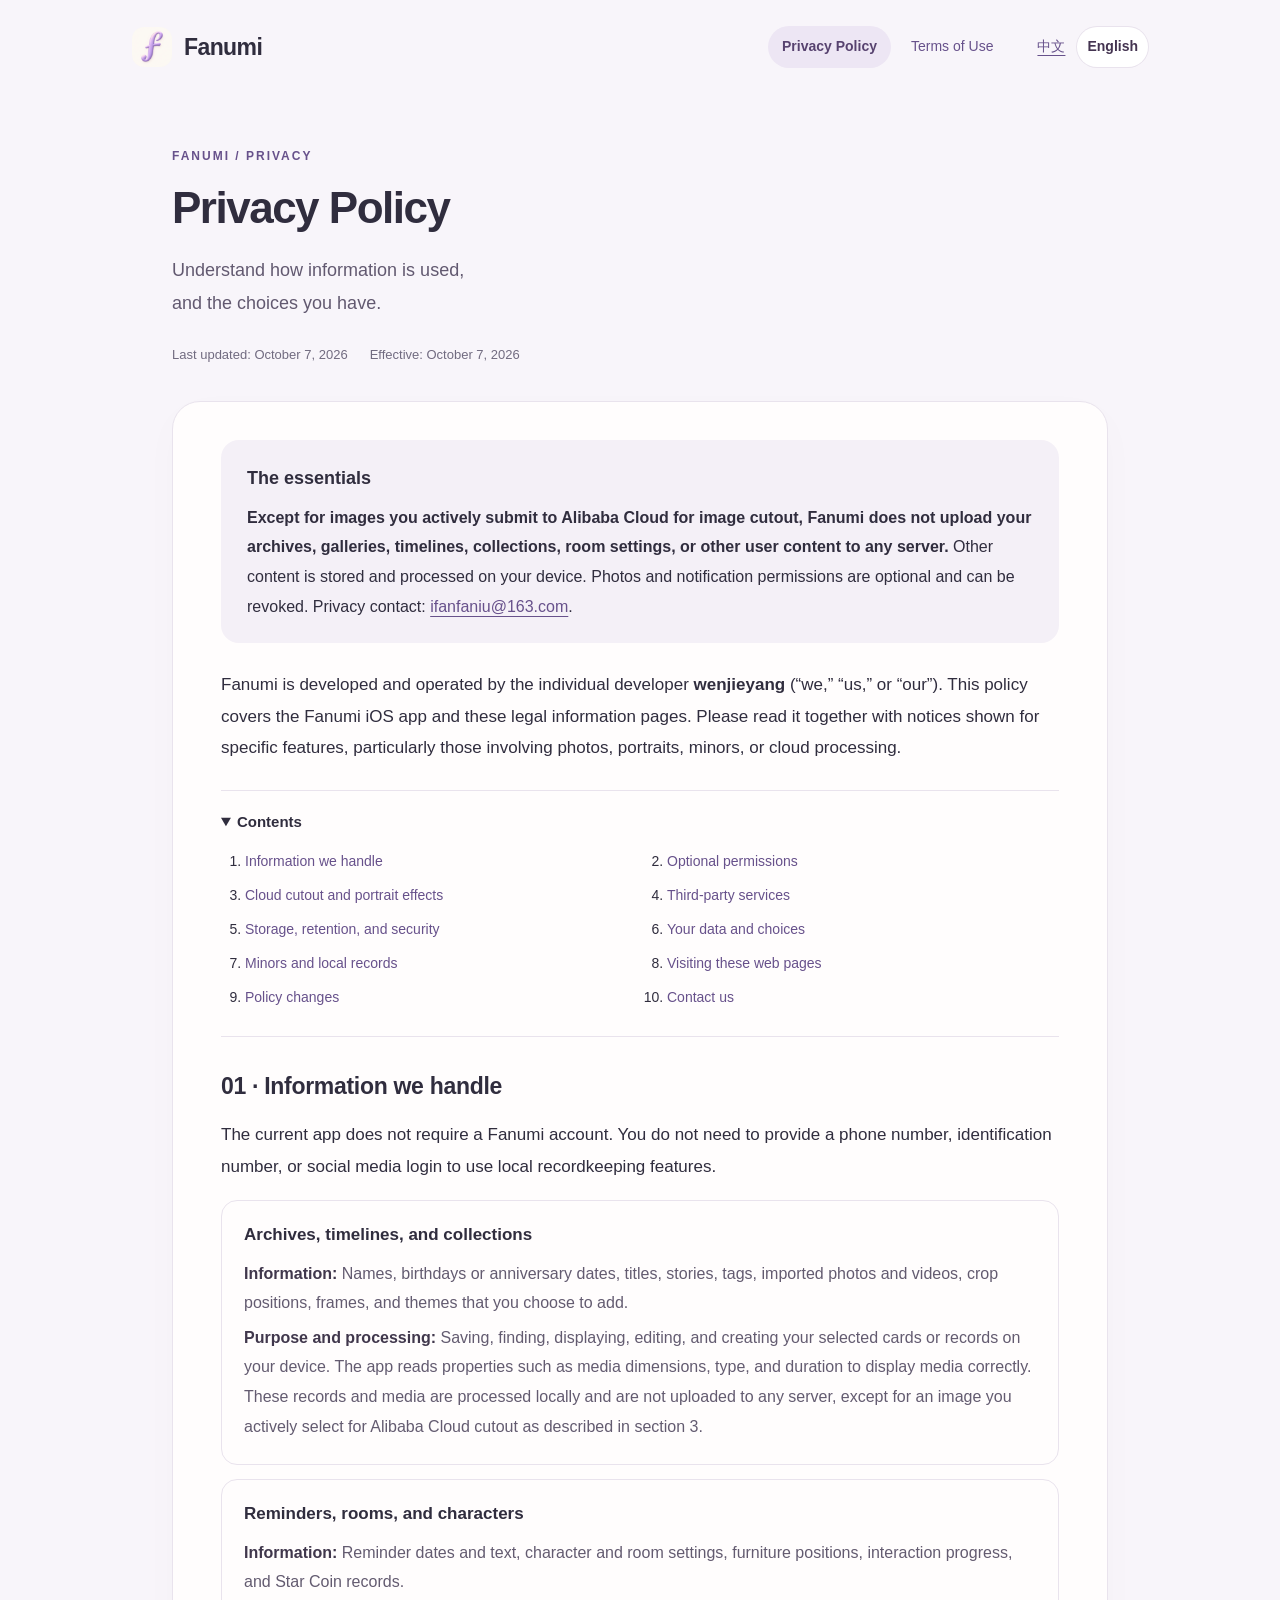
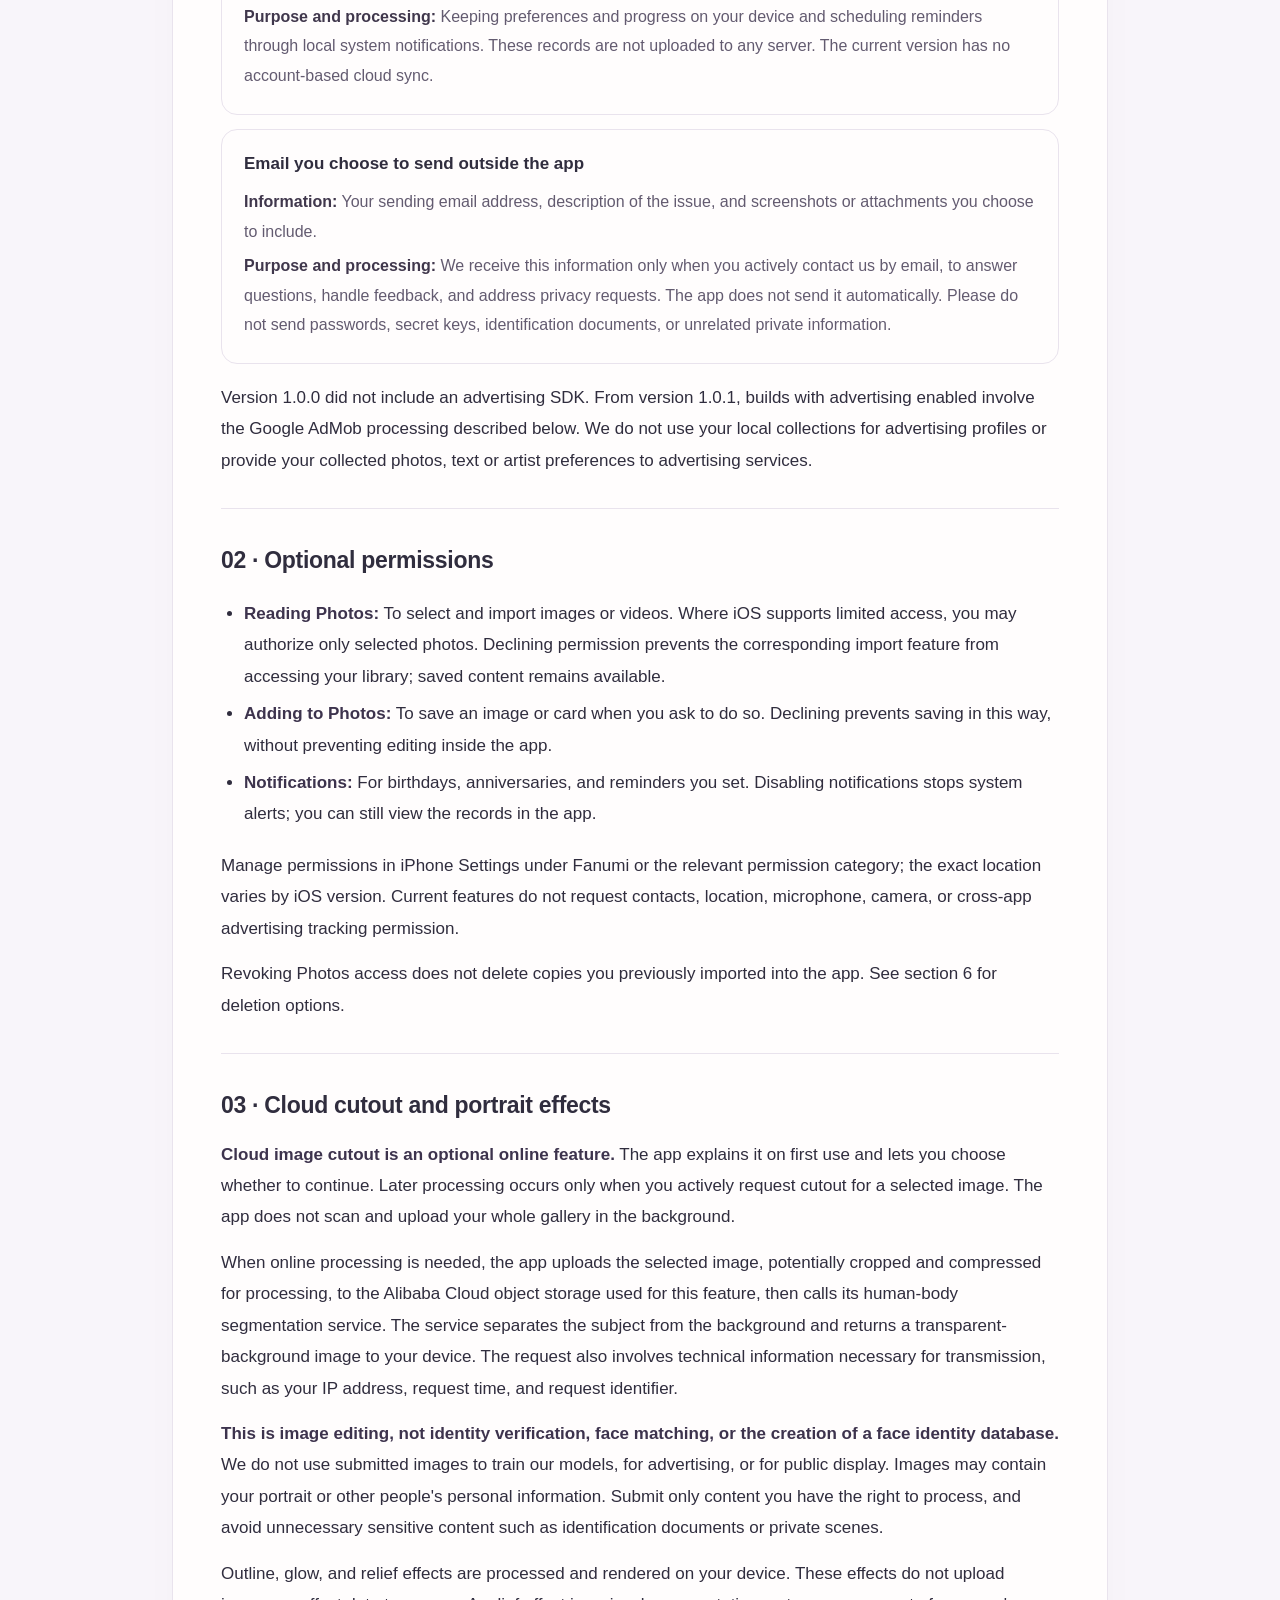
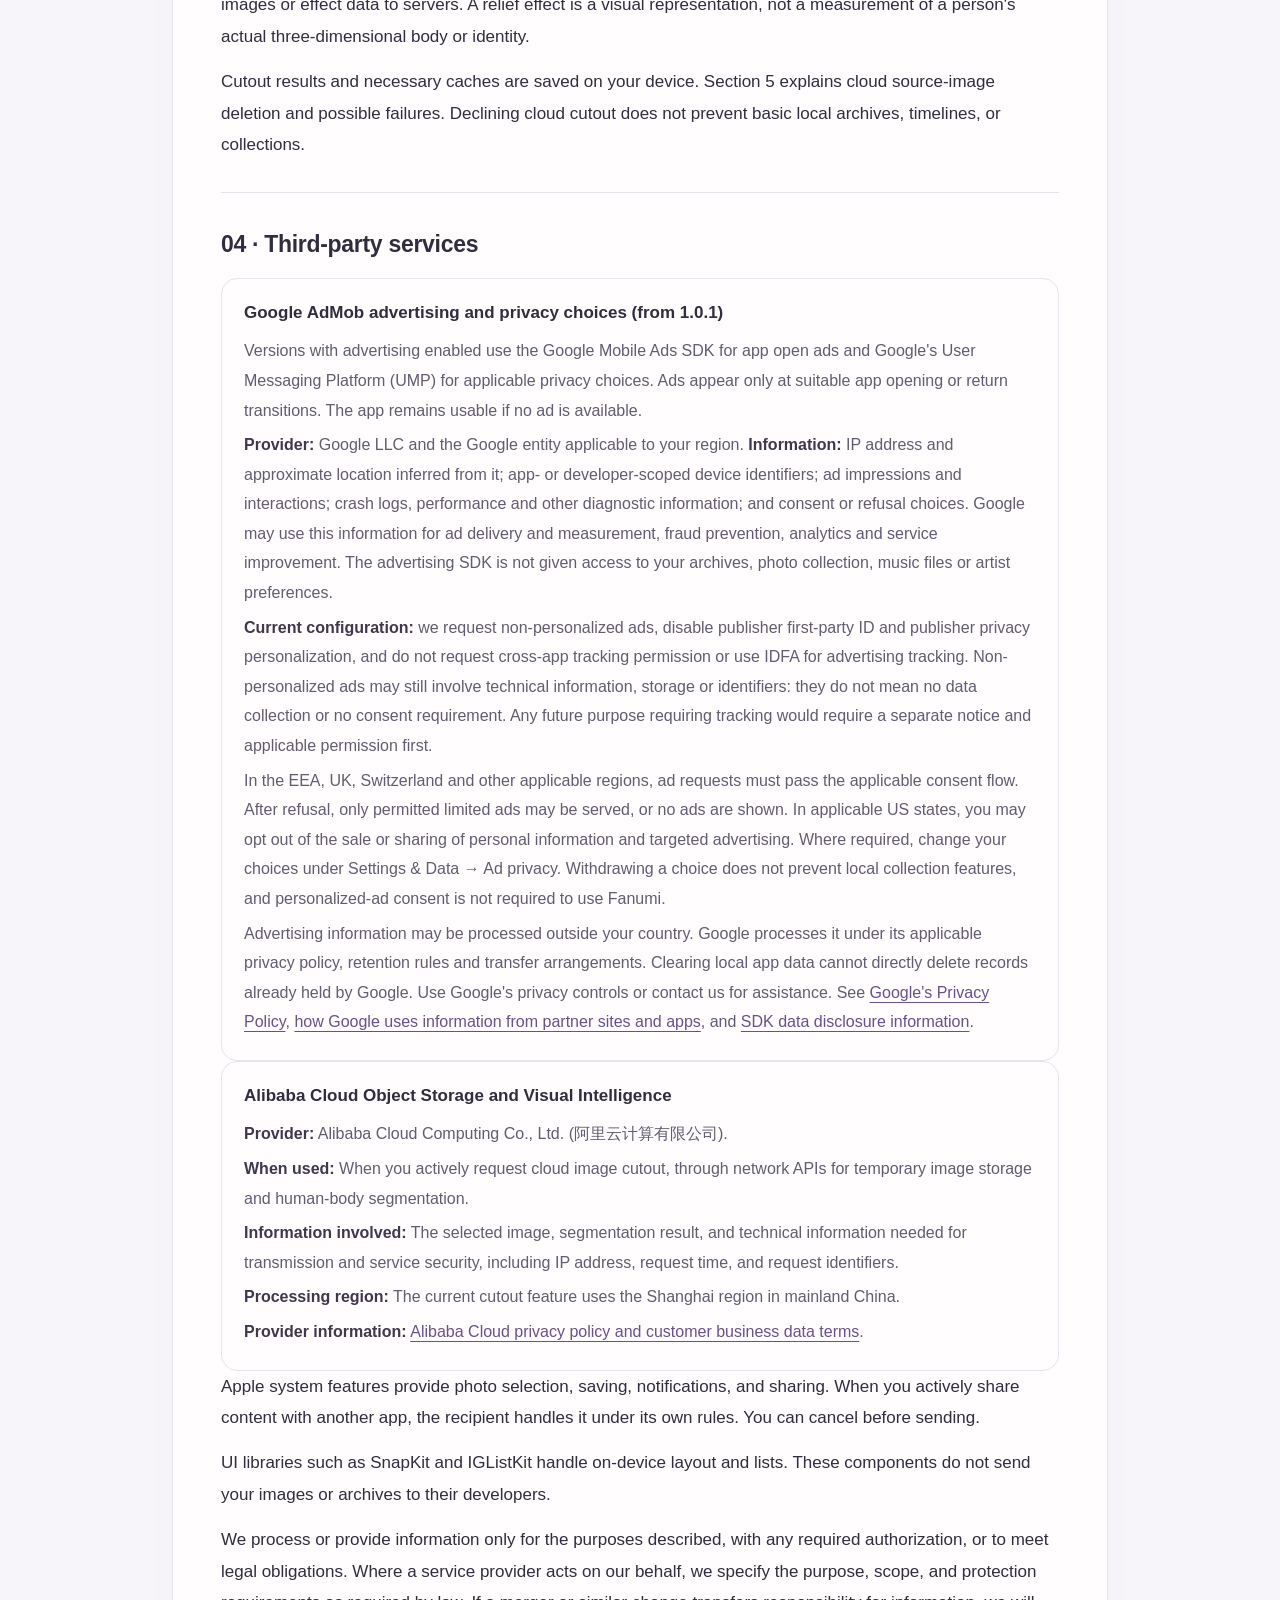
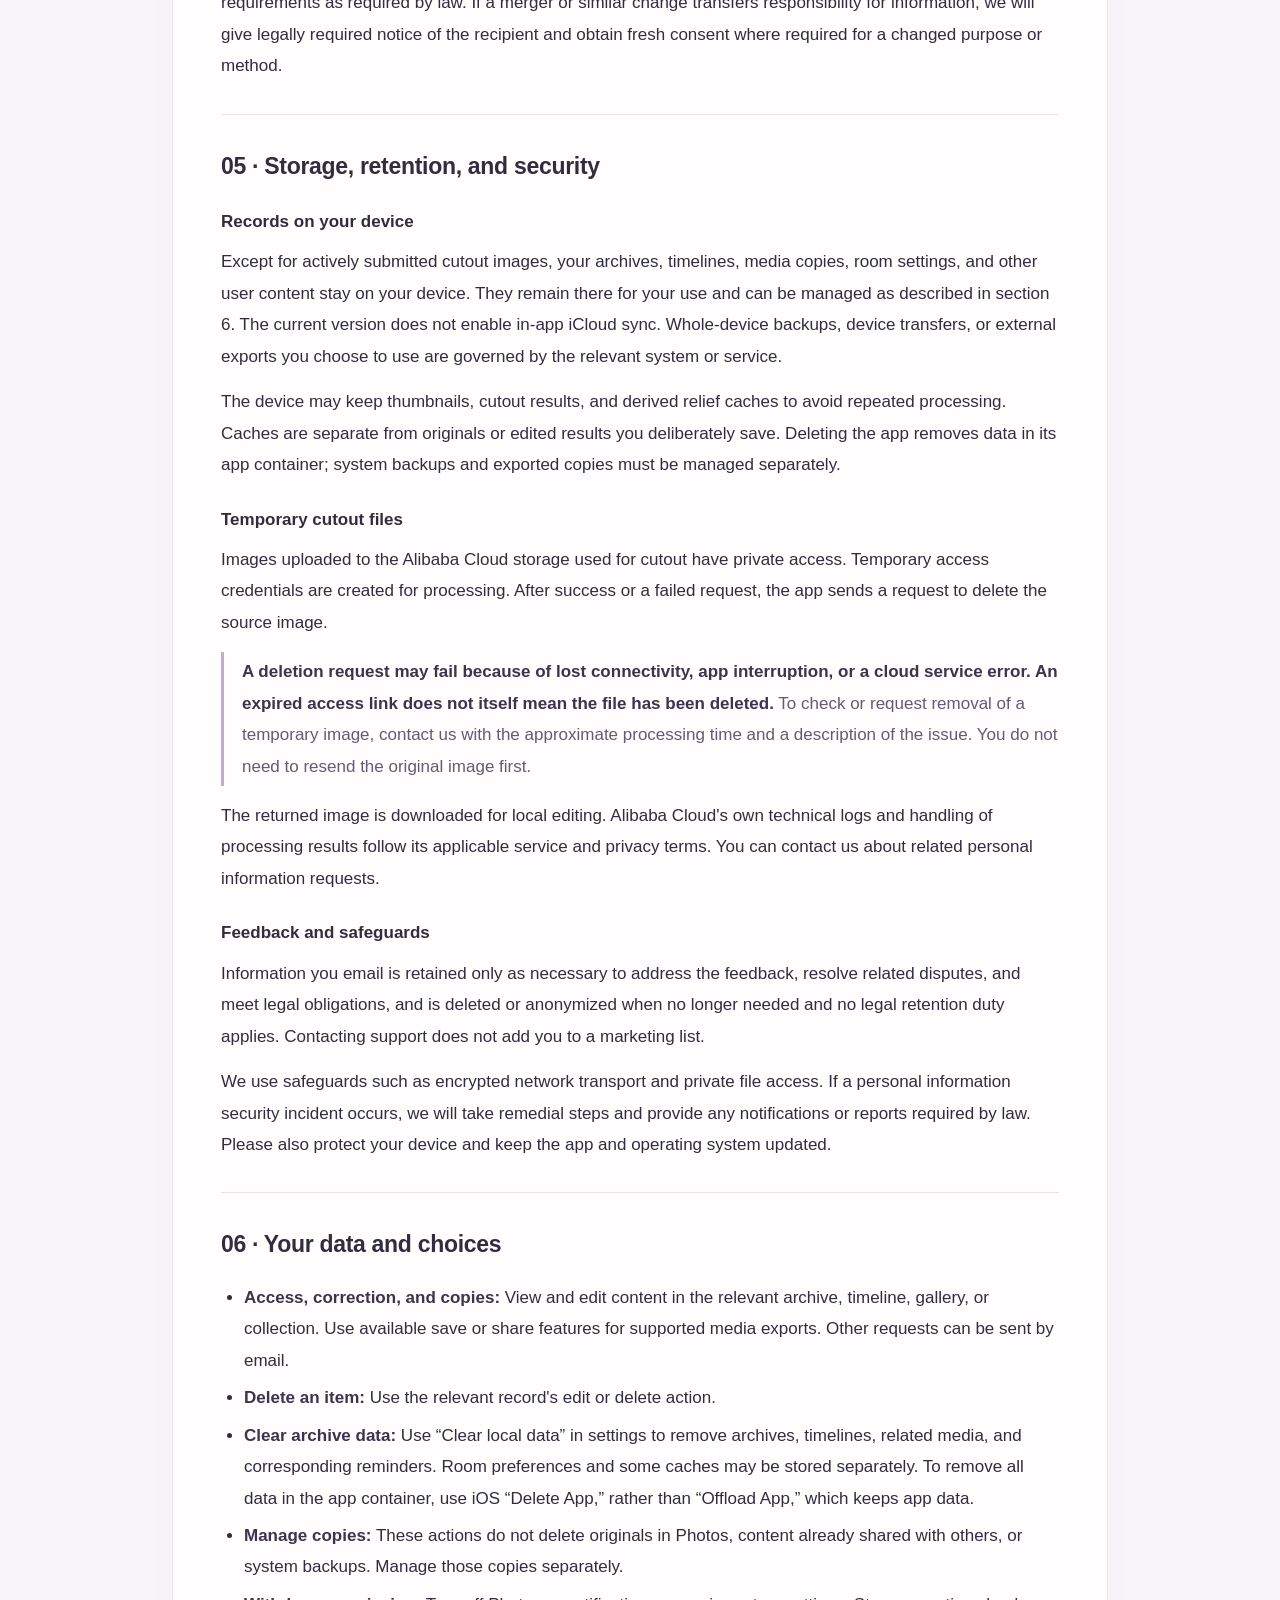
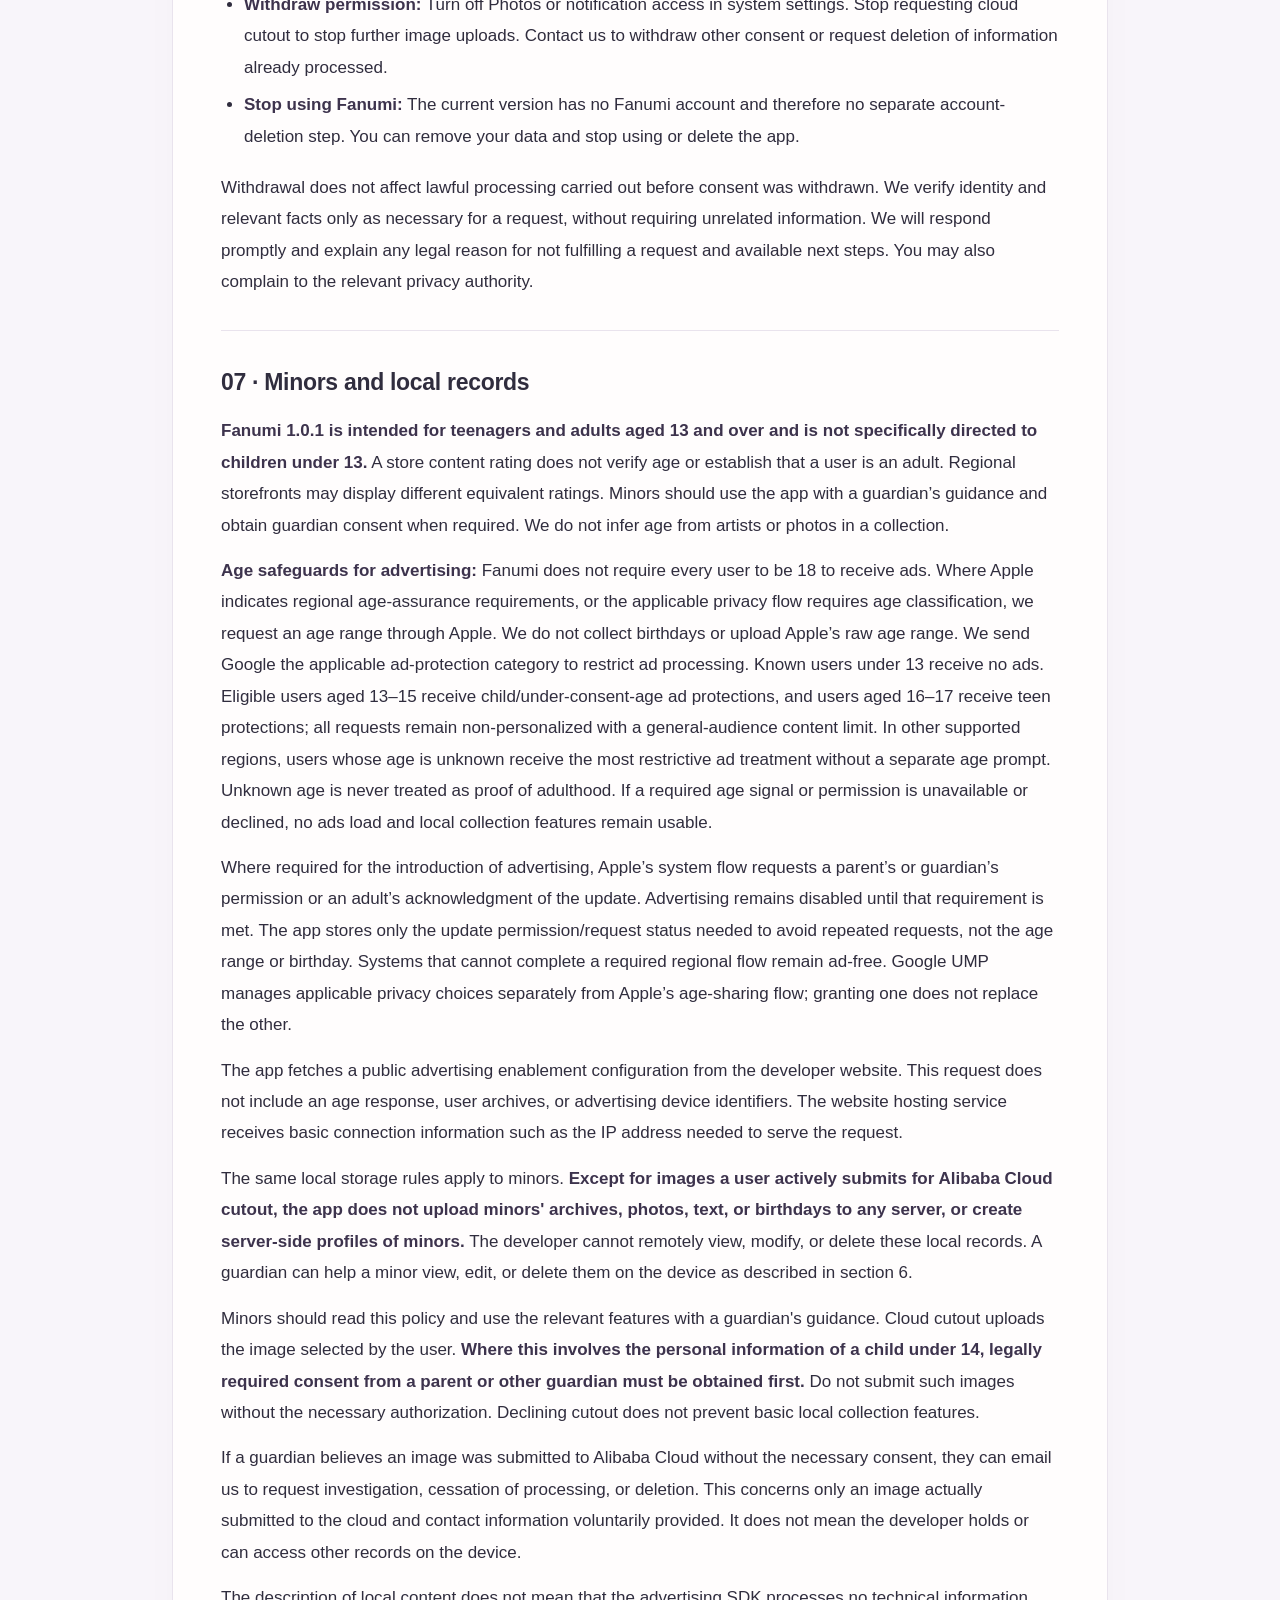
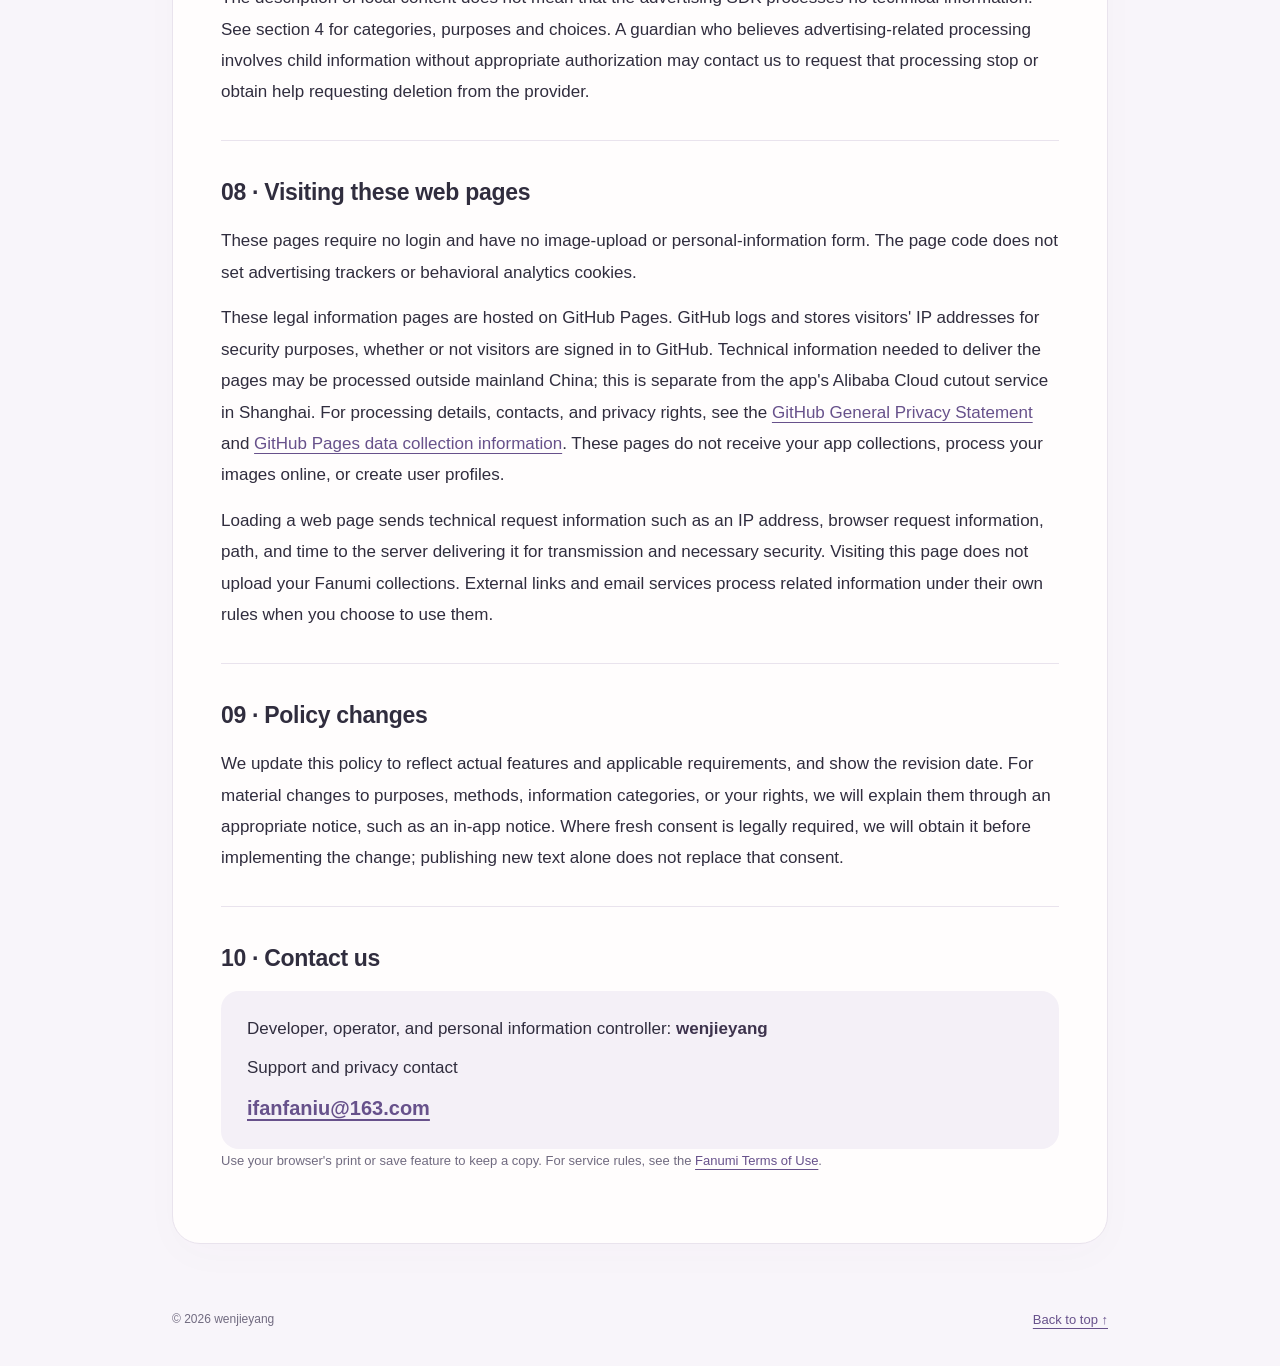
==== commit 2b06e1f8: "Clarify regional age safeguards and restricted advertising" ====
--- a/privacy-en.html
+++ b/privacy-en.html
@@ -15,7 +15,7 @@
 <section class="section" id="providers"><h2>04 · Third-party services</h2><div class="data-item" id="advertising"><h3>Google AdMob advertising and privacy choices (from 1.0.1)</h3><p>Versions with advertising enabled use the Google Mobile Ads SDK for app open ads and Google's User Messaging Platform (UMP) for applicable privacy choices. Ads appear only at suitable app opening or return transitions. The app remains usable if no ad is available.</p><p><b>Provider:</b> Google LLC and the Google entity applicable to your region. <b>Information:</b> IP address and approximate location inferred from it; app- or developer-scoped device identifiers; ad impressions and interactions; crash logs, performance and other diagnostic information; and consent or refusal choices. Google may use this information for ad delivery and measurement, fraud prevention, analytics and service improvement. The advertising SDK is not given access to your archives, photo collection, music files or artist preferences.</p><p><b>Current configuration:</b> we request non-personalized ads, disable publisher first-party ID and publisher privacy personalization, and do not request cross-app tracking permission or use IDFA for advertising tracking. Non-personalized ads may still involve technical information, storage or identifiers: they do not mean no data collection or no consent requirement. Any future purpose requiring tracking would require a separate notice and applicable permission first.</p><p>In the EEA, UK, Switzerland and other applicable regions, ad requests must pass the applicable consent flow. After refusal, only permitted limited ads may be served, or no ads are shown. In applicable US states, you may opt out of the sale or sharing of personal information and targeted advertising. Where required, change your choices under Settings &amp; Data → Ad privacy. Withdrawing a choice does not prevent local collection features, and personalized-ad consent is not required to use Fanumi.</p><p>Advertising information may be processed outside your country. Google processes it under its applicable privacy policy, retention rules and transfer arrangements. Clearing local app data cannot directly delete records already held by Google. Use Google's privacy controls or contact us for assistance. See <a href="https://policies.google.com/privacy" rel="noreferrer">Google's Privacy Policy</a>, <a href="https://policies.google.com/technologies/partner-sites" rel="noreferrer">how Google uses information from partner sites and apps</a>, and <a href="https://developers.google.com/admob/ios/privacy/data-disclosure" rel="noreferrer">SDK data disclosure information</a>.</p></div><div class="data-item"><h3>Alibaba Cloud Object Storage and Visual Intelligence</h3><p><b>Provider:</b> Alibaba Cloud Computing Co., Ltd. (阿里云计算有限公司).</p><p><b>When used:</b> When you actively request cloud image cutout, through network APIs for temporary image storage and human-body segmentation.</p><p><b>Information involved:</b> The selected image, segmentation result, and technical information needed for transmission and service security, including IP address, request time, and request identifiers.</p><p><b>Processing region:</b> The current cutout feature uses the Shanghai region in mainland China.</p><p><b>Provider information:</b> <a href="https://terms.aliyun.com/legal-agreement/terms/suit_bu1_ali_cloud/suit_bu1_ali_cloud202107091605_49213.html" rel="noreferrer">Alibaba Cloud privacy policy and customer business data terms</a>.</p></div><p>Apple system features provide photo selection, saving, notifications, and sharing. When you actively share content with another app, the recipient handles it under its own rules. You can cancel before sending.</p><p>UI libraries such as SnapKit and IGListKit handle on-device layout and lists. These components do not send your images or archives to their developers.</p><p>We process or provide information only for the purposes described, with any required authorization, or to meet legal obligations. Where a service provider acts on our behalf, we specify the purpose, scope, and protection requirements as required by law. If a merger or similar change transfers responsibility for information, we will give legally required notice of the recipient and obtain fresh consent where required for a changed purpose or method.</p></section>
 <section class="section" id="storage"><h2>05 · Storage, retention, and security</h2><h3>Records on your device</h3><p>Except for actively submitted cutout images, your archives, timelines, media copies, room settings, and other user content stay on your device. They remain there for your use and can be managed as described in section 6. The current version does not enable in-app iCloud sync. Whole-device backups, device transfers, or external exports you choose to use are governed by the relevant system or service.</p><p>The device may keep thumbnails, cutout results, and derived relief caches to avoid repeated processing. Caches are separate from originals or edited results you deliberately save. Deleting the app removes data in its app container; system backups and exported copies must be managed separately.</p><h3>Temporary cutout files</h3><p>Images uploaded to the Alibaba Cloud storage used for cutout have private access. Temporary access credentials are created for processing. After success or a failed request, the app sends a request to delete the source image.</p><p class="notice"><strong>A deletion request may fail because of lost connectivity, app interruption, or a cloud service error. An expired access link does not itself mean the file has been deleted.</strong> To check or request removal of a temporary image, contact us with the approximate processing time and a description of the issue. You do not need to resend the original image first.</p><p>The returned image is downloaded for local editing. Alibaba Cloud's own technical logs and handling of processing results follow its applicable service and privacy terms. You can contact us about related personal information requests.</p><h3>Feedback and safeguards</h3><p>Information you email is retained only as necessary to address the feedback, resolve related disputes, and meet legal obligations, and is deleted or anonymized when no longer needed and no legal retention duty applies. Contacting support does not add you to a marketing list.</p><p>We use safeguards such as encrypted network transport and private file access. If a personal information security incident occurs, we will take remedial steps and provide any notifications or reports required by law. Please also protect your device and keep the app and operating system updated.</p></section>
 <section class="section" id="rights"><h2>06 · Your data and choices</h2><ul><li><strong>Access, correction, and copies:</strong> View and edit content in the relevant archive, timeline, gallery, or collection. Use available save or share features for supported media exports. Other requests can be sent by email.</li><li><strong>Delete an item:</strong> Use the relevant record's edit or delete action.</li><li><strong>Clear archive data:</strong> Use “Clear local data” in settings to remove archives, timelines, related media, and corresponding reminders. Room preferences and some caches may be stored separately. To remove all data in the app container, use iOS “Delete App,” rather than “Offload App,” which keeps app data.</li><li><strong>Manage copies:</strong> These actions do not delete originals in Photos, content already shared with others, or system backups. Manage those copies separately.</li><li><strong>Withdraw permission:</strong> Turn off Photos or notification access in system settings. Stop requesting cloud cutout to stop further image uploads. Contact us to withdraw other consent or request deletion of information already processed.</li><li><strong>Stop using Fanumi:</strong> The current version has no Fanumi account and therefore no separate account-deletion step. You can remove your data and stop using or delete the app.</li></ul><p>Withdrawal does not affect lawful processing carried out before consent was withdrawn. We verify identity and relevant facts only as necessary for a request, without requiring unrelated information. We will respond promptly and explain any legal reason for not fulfilling a request and available next steps. You may also complain to the relevant privacy authority.</p></section>
-<section class="section" id="children"><h2>07 · Minors and local records</h2><p><strong>Fanumi 1.0.1 is intended for teenagers and adults aged 13 and over and is not specifically directed to children under 13.</strong> A store content rating does not verify age or establish that a user is an adult. Regional storefronts may display different equivalent ratings. Minors should use the app with a guardian’s guidance and obtain guardian consent when required. We do not infer age from artists or photos in a collection.</p><p><strong>Age safeguards for advertising:</strong> Ad requests require an age range supplied by Apple that confirms the person is at least 18, a region supported by this version’s safeguards, and permission from the applicable privacy flow. The range is used only for an on-device decision; we do not store a birthdate or upload the age response. No ads load for minors, declined sharing, unavailable age services, or unsupported older systems. Local collection features remain usable. This version also remains ad-free where Apple indicates that additional regional age requirements apply.</p><p>The app fetches a public advertising enablement configuration from the developer website. This request does not include an age response, user archives, or advertising device identifiers. The website hosting service receives basic connection information such as the IP address needed to serve the request.</p><p>The same local storage rules apply to minors. <strong>Except for images a user actively submits for Alibaba Cloud cutout, the app does not upload minors' archives, photos, text, or birthdays to any server, or create server-side profiles of minors.</strong> The developer cannot remotely view, modify, or delete these local records. A guardian can help a minor view, edit, or delete them on the device as described in section 6.</p><p>Minors should read this policy and use the relevant features with a guardian's guidance. Cloud cutout uploads the image selected by the user. <strong>Where this involves the personal information of a child under 14, legally required consent from a parent or other guardian must be obtained first.</strong> Do not submit such images without the necessary authorization. Declining cutout does not prevent basic local collection features.</p><p>If a guardian believes an image was submitted to Alibaba Cloud without the necessary consent, they can email us to request investigation, cessation of processing, or deletion. This concerns only an image actually submitted to the cloud and contact information voluntarily provided. It does not mean the developer holds or can access other records on the device.</p><p>The description of local content does not mean that the advertising SDK processes no technical information. See section 4 for categories, purposes and choices. A guardian who believes advertising-related processing involves child information without appropriate authorization may contact us to request that processing stop or obtain help requesting deletion from the provider.</p></section>
+<section class="section" id="children"><h2>07 · Minors and local records</h2><p><strong>Fanumi 1.0.1 is intended for teenagers and adults aged 13 and over and is not specifically directed to children under 13.</strong> A store content rating does not verify age or establish that a user is an adult. Regional storefronts may display different equivalent ratings. Minors should use the app with a guardian’s guidance and obtain guardian consent when required. We do not infer age from artists or photos in a collection.</p><p><strong>Age safeguards for advertising:</strong> Fanumi does not require every user to be 18 to receive ads. Where Apple indicates regional age-assurance requirements, or the applicable privacy flow requires age classification, we request an age range through Apple. We do not collect birthdays or upload Apple’s raw age range. We send Google the applicable ad-protection category to restrict ad processing. Known users under 13 receive no ads. Eligible users aged 13–15 receive child/under-consent-age ad protections, and users aged 16–17 receive teen protections; all requests remain non-personalized with a general-audience content limit. In other supported regions, users whose age is unknown receive the most restrictive ad treatment without a separate age prompt. Unknown age is never treated as proof of adulthood. If a required age signal or permission is unavailable or declined, no ads load and local collection features remain usable.</p><p>Where required for the introduction of advertising, Apple’s system flow requests a parent’s or guardian’s permission or an adult’s acknowledgment of the update. Advertising remains disabled until that requirement is met. The app stores only the update permission/request status needed to avoid repeated requests, not the age range or birthday. Systems that cannot complete a required regional flow remain ad-free. Google UMP manages applicable privacy choices separately from Apple’s age-sharing flow; granting one does not replace the other.</p><p>The app fetches a public advertising enablement configuration from the developer website. This request does not include an age response, user archives, or advertising device identifiers. The website hosting service receives basic connection information such as the IP address needed to serve the request.</p><p>The same local storage rules apply to minors. <strong>Except for images a user actively submits for Alibaba Cloud cutout, the app does not upload minors' archives, photos, text, or birthdays to any server, or create server-side profiles of minors.</strong> The developer cannot remotely view, modify, or delete these local records. A guardian can help a minor view, edit, or delete them on the device as described in section 6.</p><p>Minors should read this policy and use the relevant features with a guardian's guidance. Cloud cutout uploads the image selected by the user. <strong>Where this involves the personal information of a child under 14, legally required consent from a parent or other guardian must be obtained first.</strong> Do not submit such images without the necessary authorization. Declining cutout does not prevent basic local collection features.</p><p>If a guardian believes an image was submitted to Alibaba Cloud without the necessary consent, they can email us to request investigation, cessation of processing, or deletion. This concerns only an image actually submitted to the cloud and contact information voluntarily provided. It does not mean the developer holds or can access other records on the device.</p><p>The description of local content does not mean that the advertising SDK processes no technical information. See section 4 for categories, purposes and choices. A guardian who believes advertising-related processing involves child information without appropriate authorization may contact us to request that processing stop or obtain help requesting deletion from the provider.</p></section>
 <section class="section" id="web"><h2>08 · Visiting these web pages</h2><p>These pages require no login and have no image-upload or personal-information form. The page code does not set advertising trackers or behavioral analytics cookies.</p><p>These legal information pages are hosted on GitHub Pages. GitHub logs and stores visitors' IP addresses for security purposes, whether or not visitors are signed in to GitHub. Technical information needed to deliver the pages may be processed outside mainland China; this is separate from the app's Alibaba Cloud cutout service in Shanghai. For processing details, contacts, and privacy rights, see the <a href="https://docs.github.com/en/site-policy/privacy-policies/github-general-privacy-statement" rel="noreferrer">GitHub General Privacy Statement</a> and <a href="https://docs.github.com/en/pages/getting-started-with-github-pages/what-is-github-pages#data-collection" rel="noreferrer">GitHub Pages data collection information</a>. These pages do not receive your app collections, process your images online, or create user profiles.</p><p>Loading a web page sends technical request information such as an IP address, browser request information, path, and time to the server delivering it for transmission and necessary security. Visiting this page does not upload your Fanumi collections. External links and email services process related information under their own rules when you choose to use them.</p></section>
 <section class="section" id="changes"><h2>09 · Policy changes</h2><p>We update this policy to reflect actual features and applicable requirements, and show the revision date. For material changes to purposes, methods, information categories, or your rights, we will explain them through an appropriate notice, such as an in-app notice. Where fresh consent is legally required, we will obtain it before implementing the change; publishing new text alone does not replace that consent.</p></section>
 <section class="section" id="contact"><h2>10 · Contact us</h2><div class="contact"><p>Developer, operator, and personal information controller: <strong>wenjieyang</strong></p><p>Support and privacy contact</p><a href="mailto:ifanfaniu@163.com">ifanfaniu@163.com</a></div><p class="print-note">Use your browser's print or save feature to keep a copy. For service rules, see the <a href="terms-en.html">Fanumi Terms of Use</a>.</p></section>
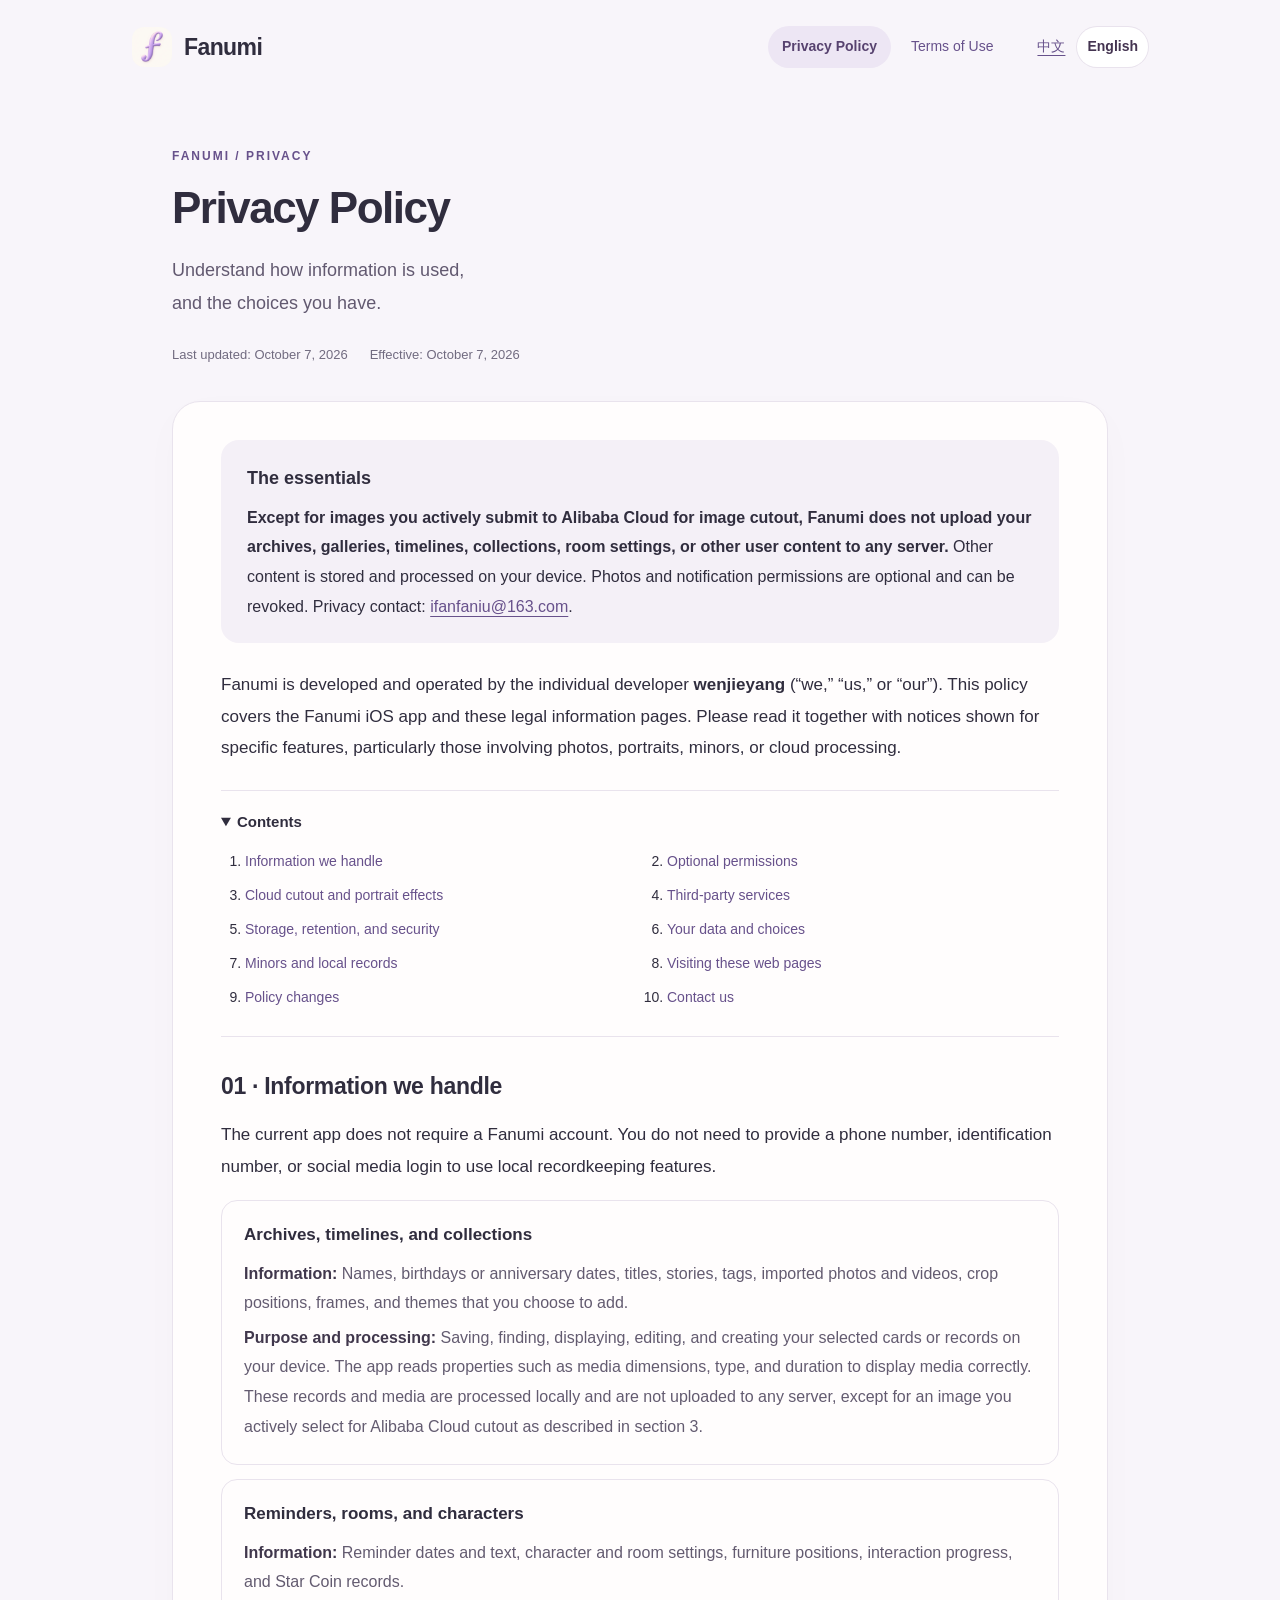
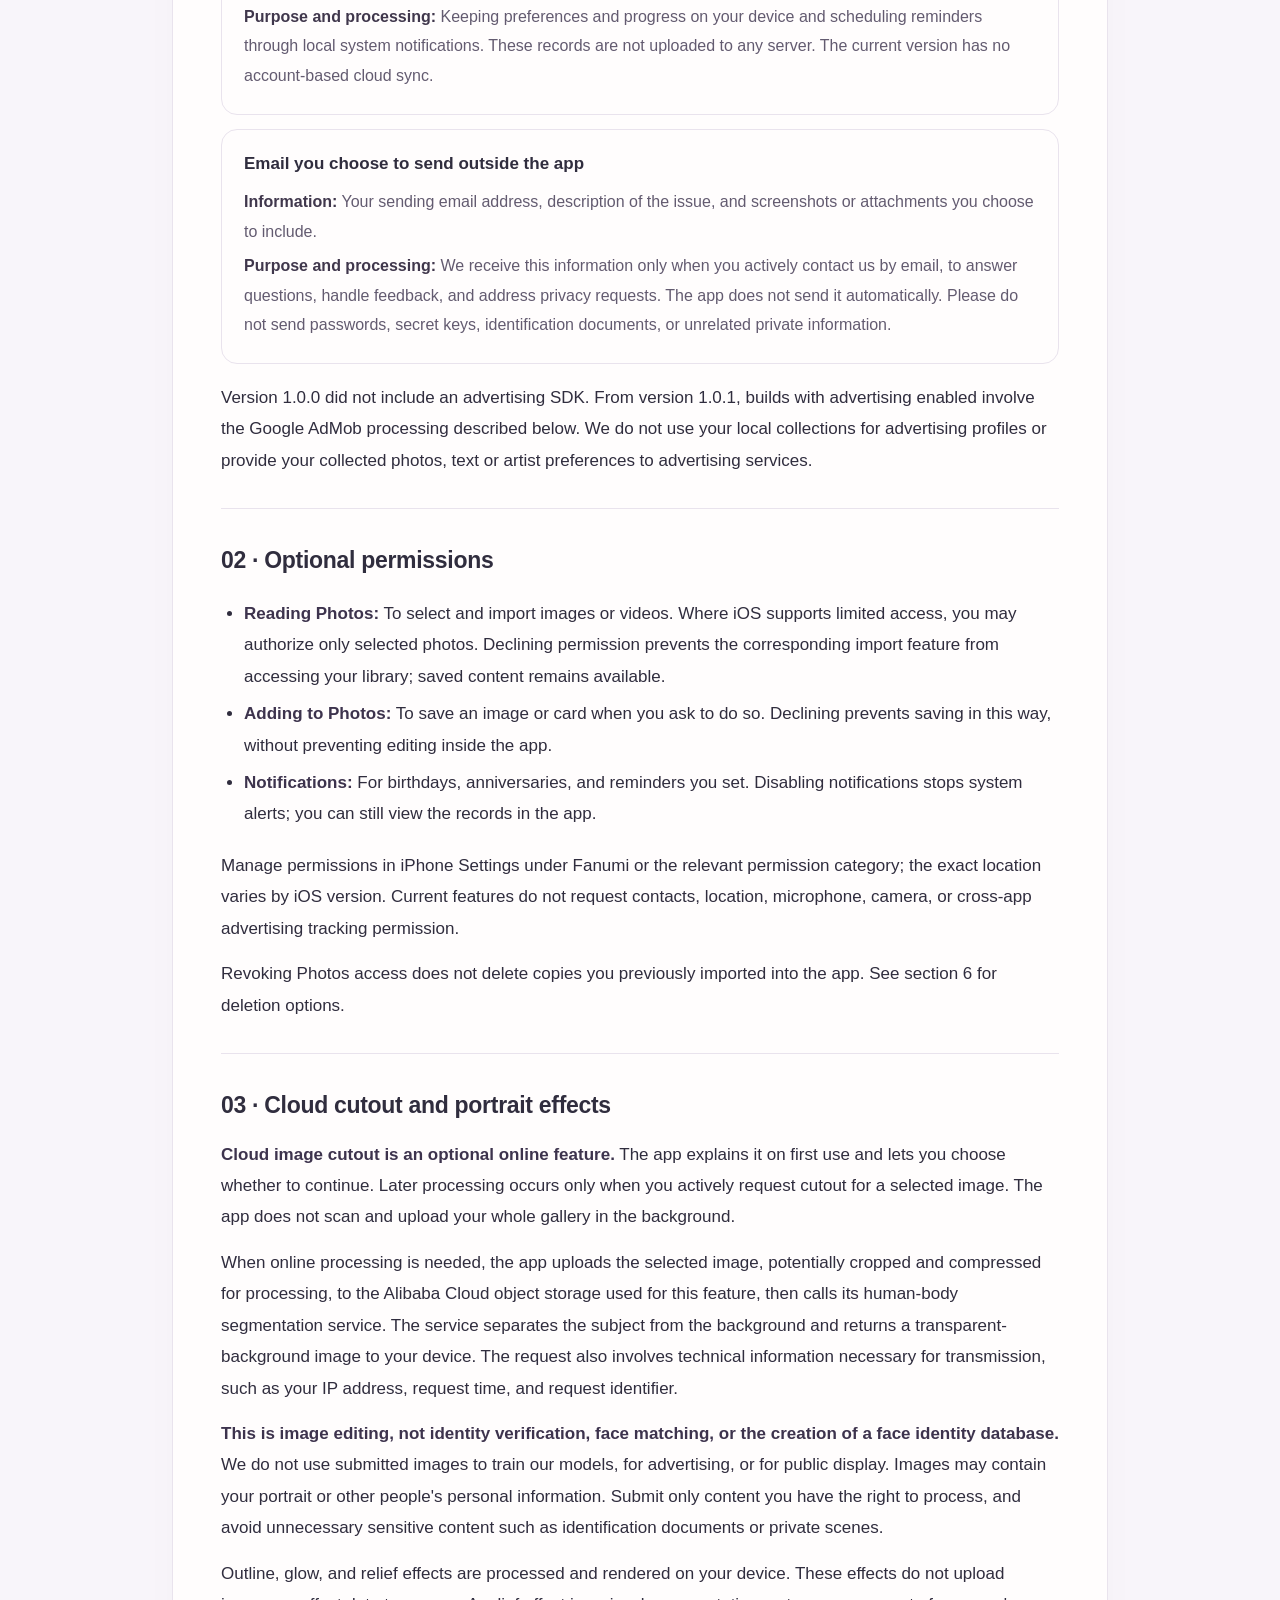
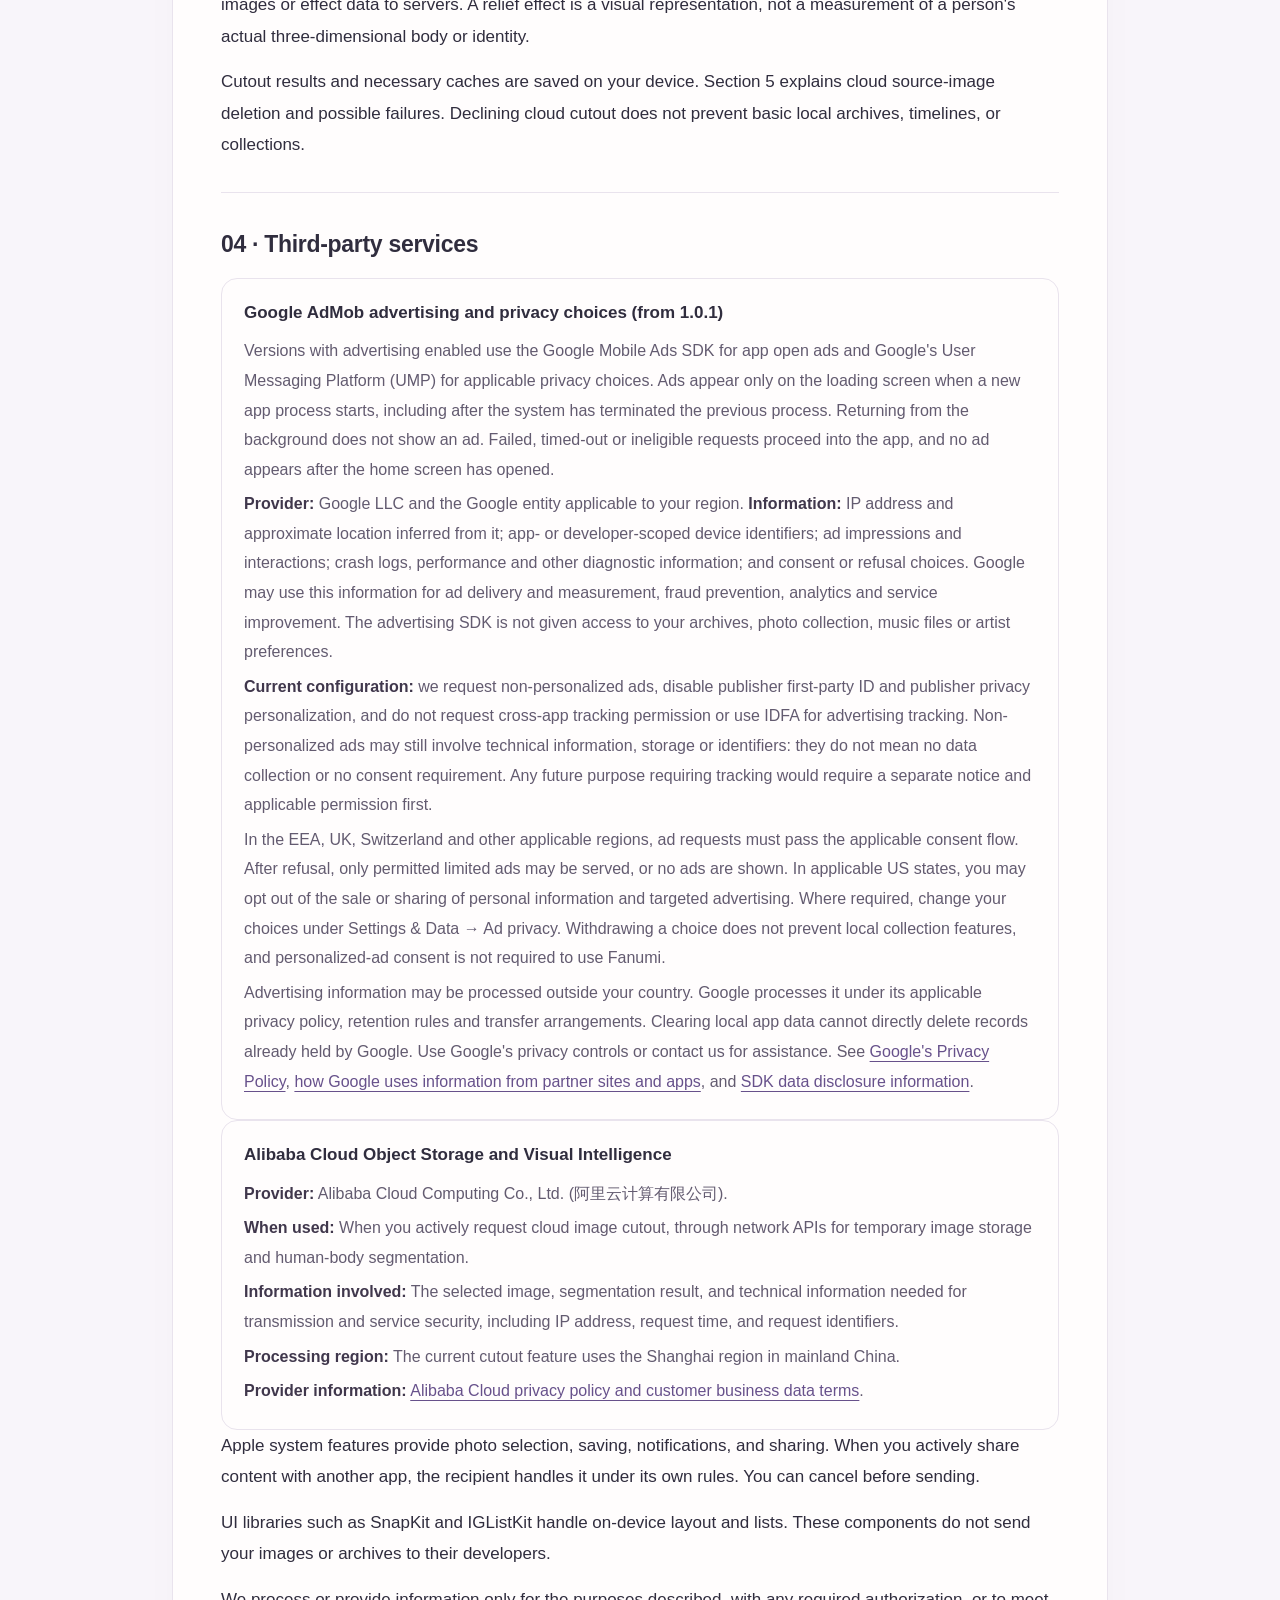
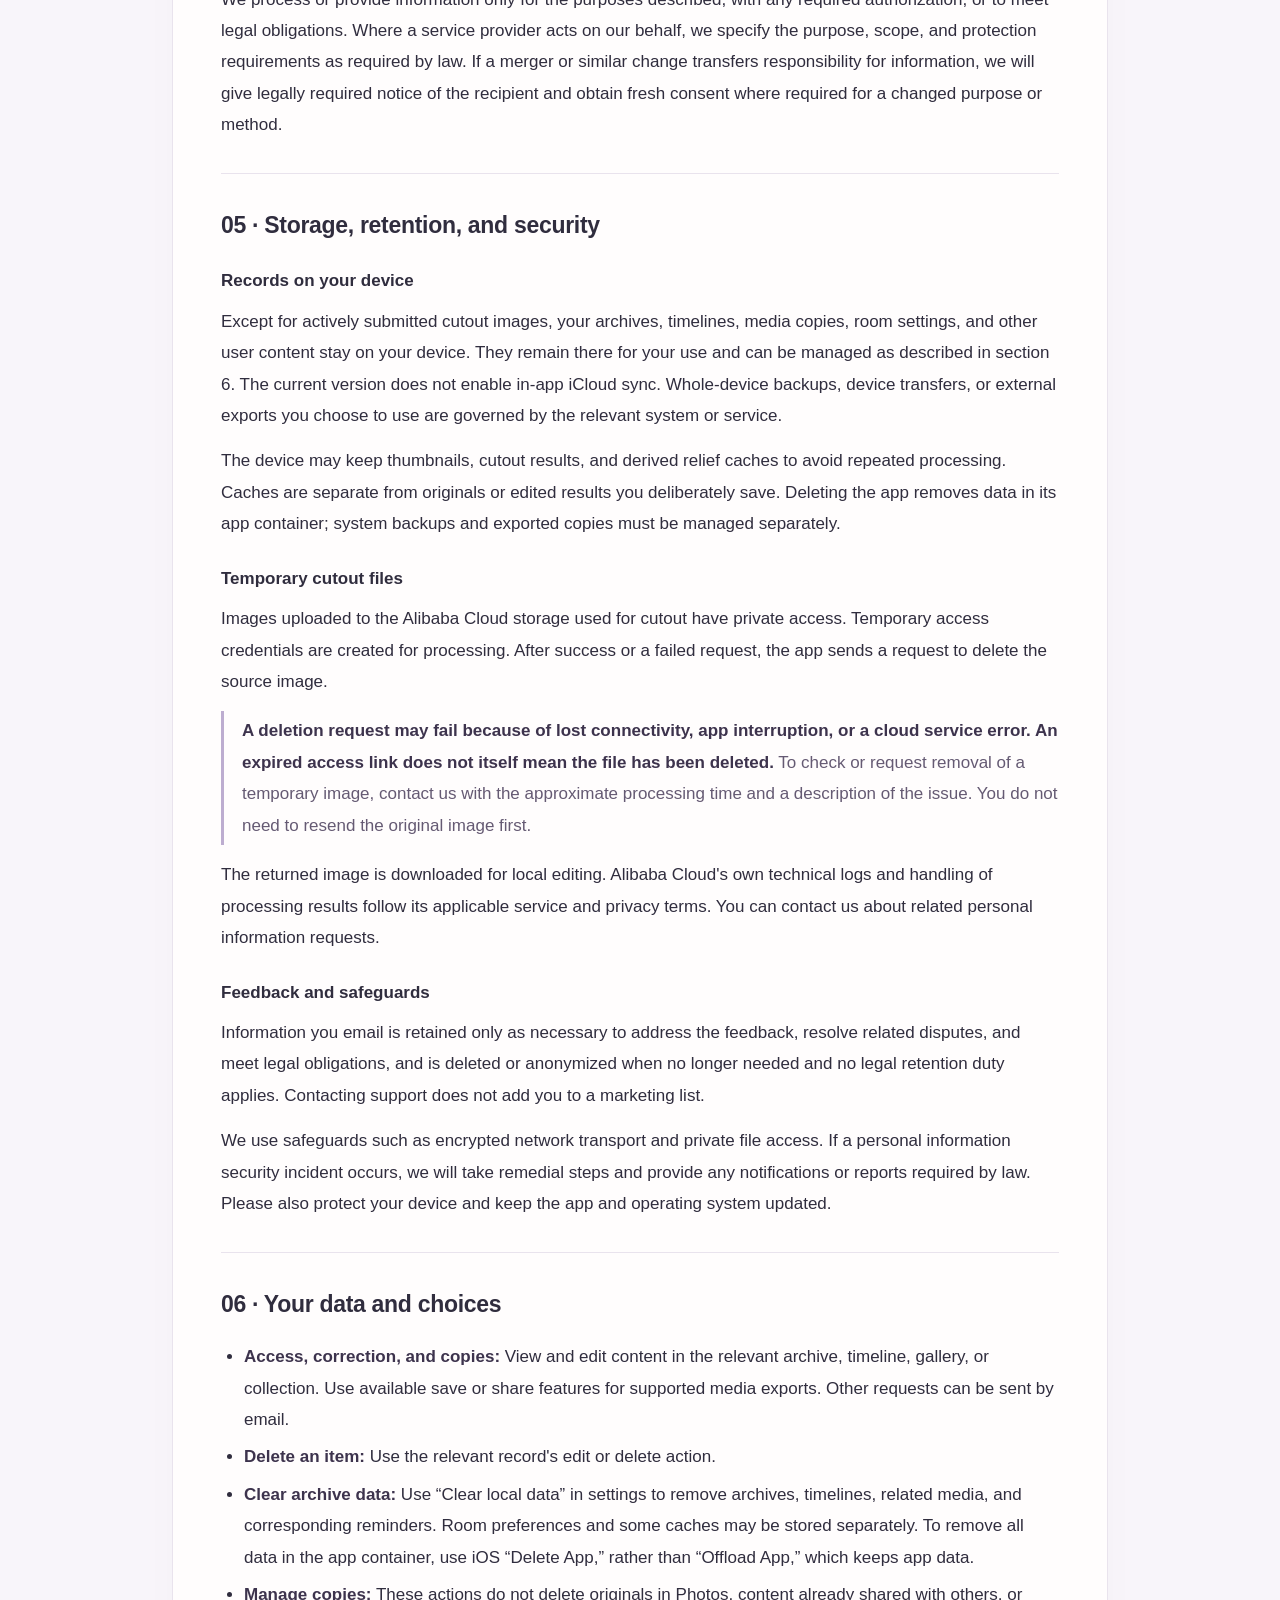
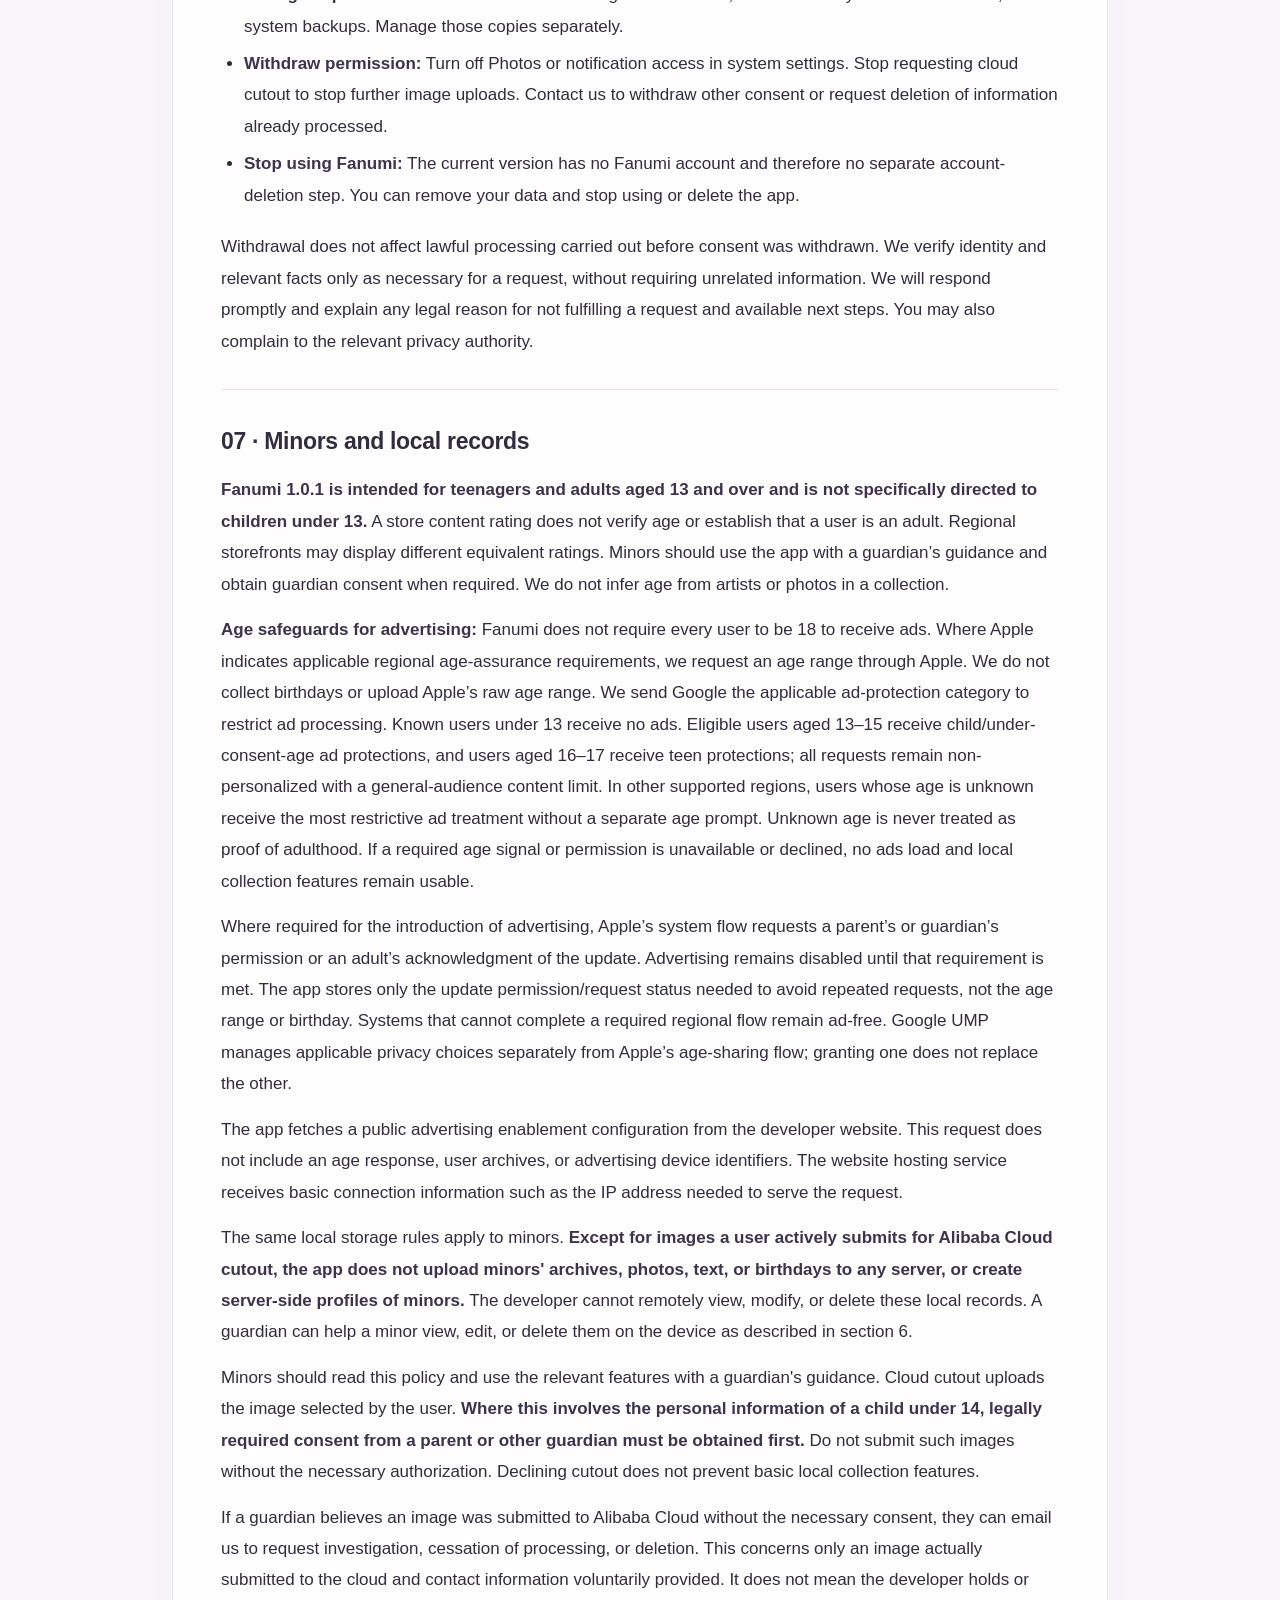
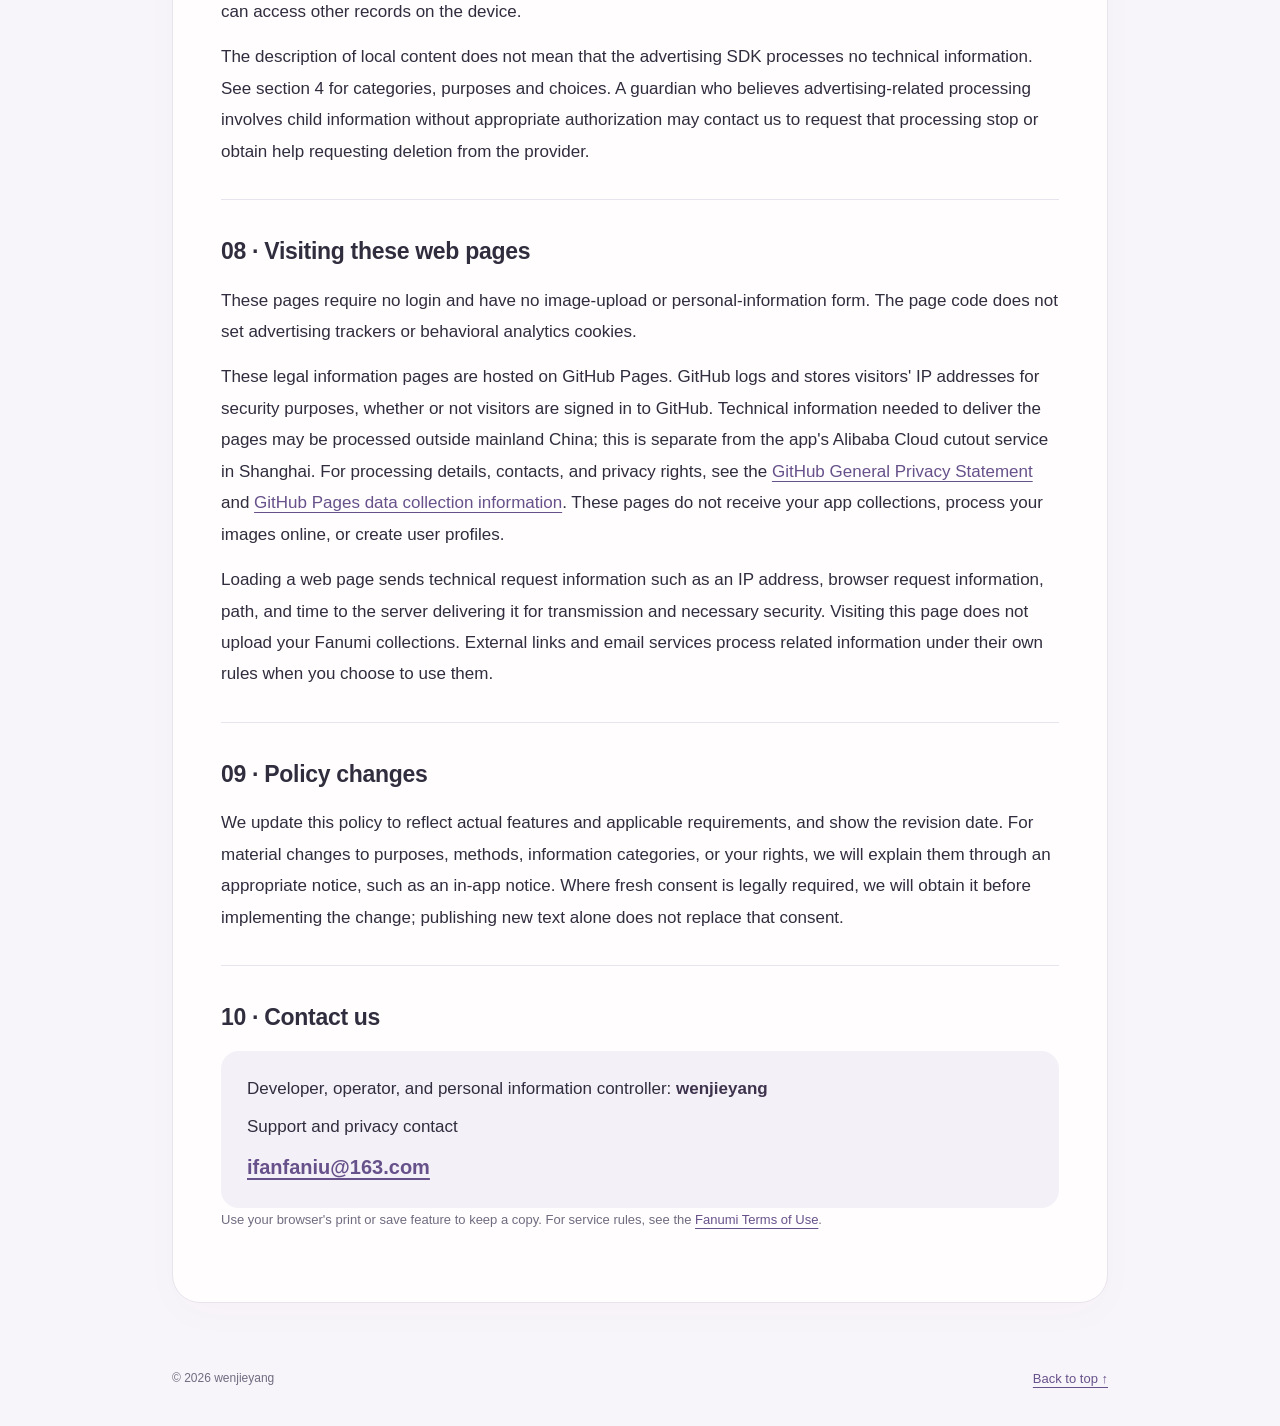
==== commit bcb69073: "Clarify cold-launch ads and regional age requirements" ====
--- a/privacy-en.html
+++ b/privacy-en.html
@@ -12,10 +12,10 @@
 <div class="data-item"><h3>Email you choose to send outside the app</h3><p><b>Information:</b> Your sending email address, description of the issue, and screenshots or attachments you choose to include.</p><p><b>Purpose and processing:</b> We receive this information only when you actively contact us by email, to answer questions, handle feedback, and address privacy requests. The app does not send it automatically. Please do not send passwords, secret keys, identification documents, or unrelated private information.</p></div></div><p>Version 1.0.0 did not include an advertising SDK. From version 1.0.1, builds with advertising enabled involve the Google AdMob processing described below. We do not use your local collections for advertising profiles or provide your collected photos, text or artist preferences to advertising services.</p></section>
 <section class="section" id="permissions"><h2>02 · Optional permissions</h2><ul><li><strong>Reading Photos:</strong> To select and import images or videos. Where iOS supports limited access, you may authorize only selected photos. Declining permission prevents the corresponding import feature from accessing your library; saved content remains available.</li><li><strong>Adding to Photos:</strong> To save an image or card when you ask to do so. Declining prevents saving in this way, without preventing editing inside the app.</li><li><strong>Notifications:</strong> For birthdays, anniversaries, and reminders you set. Disabling notifications stops system alerts; you can still view the records in the app.</li></ul><p>Manage permissions in iPhone Settings under Fanumi or the relevant permission category; the exact location varies by iOS version. Current features do not request contacts, location, microphone, camera, or cross-app advertising tracking permission.</p><p>Revoking Photos access does not delete copies you previously imported into the app. See section 6 for deletion options.</p></section>
 <section class="section" id="cutout"><h2>03 · Cloud cutout and portrait effects</h2><p><strong>Cloud image cutout is an optional online feature.</strong> The app explains it on first use and lets you choose whether to continue. Later processing occurs only when you actively request cutout for a selected image. The app does not scan and upload your whole gallery in the background.</p><p>When online processing is needed, the app uploads the selected image, potentially cropped and compressed for processing, to the Alibaba Cloud object storage used for this feature, then calls its human-body segmentation service. The service separates the subject from the background and returns a transparent-background image to your device. The request also involves technical information necessary for transmission, such as your IP address, request time, and request identifier.</p><p><strong>This is image editing, not identity verification, face matching, or the creation of a face identity database.</strong> We do not use submitted images to train our models, for advertising, or for public display. Images may contain your portrait or other people's personal information. Submit only content you have the right to process, and avoid unnecessary sensitive content such as identification documents or private scenes.</p><p>Outline, glow, and relief effects are processed and rendered on your device. These effects do not upload images or effect data to servers. A relief effect is a visual representation, not a measurement of a person's actual three-dimensional body or identity.</p><p>Cutout results and necessary caches are saved on your device. Section 5 explains cloud source-image deletion and possible failures. Declining cloud cutout does not prevent basic local archives, timelines, or collections.</p></section>
-<section class="section" id="providers"><h2>04 · Third-party services</h2><div class="data-item" id="advertising"><h3>Google AdMob advertising and privacy choices (from 1.0.1)</h3><p>Versions with advertising enabled use the Google Mobile Ads SDK for app open ads and Google's User Messaging Platform (UMP) for applicable privacy choices. Ads appear only at suitable app opening or return transitions. The app remains usable if no ad is available.</p><p><b>Provider:</b> Google LLC and the Google entity applicable to your region. <b>Information:</b> IP address and approximate location inferred from it; app- or developer-scoped device identifiers; ad impressions and interactions; crash logs, performance and other diagnostic information; and consent or refusal choices. Google may use this information for ad delivery and measurement, fraud prevention, analytics and service improvement. The advertising SDK is not given access to your archives, photo collection, music files or artist preferences.</p><p><b>Current configuration:</b> we request non-personalized ads, disable publisher first-party ID and publisher privacy personalization, and do not request cross-app tracking permission or use IDFA for advertising tracking. Non-personalized ads may still involve technical information, storage or identifiers: they do not mean no data collection or no consent requirement. Any future purpose requiring tracking would require a separate notice and applicable permission first.</p><p>In the EEA, UK, Switzerland and other applicable regions, ad requests must pass the applicable consent flow. After refusal, only permitted limited ads may be served, or no ads are shown. In applicable US states, you may opt out of the sale or sharing of personal information and targeted advertising. Where required, change your choices under Settings &amp; Data → Ad privacy. Withdrawing a choice does not prevent local collection features, and personalized-ad consent is not required to use Fanumi.</p><p>Advertising information may be processed outside your country. Google processes it under its applicable privacy policy, retention rules and transfer arrangements. Clearing local app data cannot directly delete records already held by Google. Use Google's privacy controls or contact us for assistance. See <a href="https://policies.google.com/privacy" rel="noreferrer">Google's Privacy Policy</a>, <a href="https://policies.google.com/technologies/partner-sites" rel="noreferrer">how Google uses information from partner sites and apps</a>, and <a href="https://developers.google.com/admob/ios/privacy/data-disclosure" rel="noreferrer">SDK data disclosure information</a>.</p></div><div class="data-item"><h3>Alibaba Cloud Object Storage and Visual Intelligence</h3><p><b>Provider:</b> Alibaba Cloud Computing Co., Ltd. (阿里云计算有限公司).</p><p><b>When used:</b> When you actively request cloud image cutout, through network APIs for temporary image storage and human-body segmentation.</p><p><b>Information involved:</b> The selected image, segmentation result, and technical information needed for transmission and service security, including IP address, request time, and request identifiers.</p><p><b>Processing region:</b> The current cutout feature uses the Shanghai region in mainland China.</p><p><b>Provider information:</b> <a href="https://terms.aliyun.com/legal-agreement/terms/suit_bu1_ali_cloud/suit_bu1_ali_cloud202107091605_49213.html" rel="noreferrer">Alibaba Cloud privacy policy and customer business data terms</a>.</p></div><p>Apple system features provide photo selection, saving, notifications, and sharing. When you actively share content with another app, the recipient handles it under its own rules. You can cancel before sending.</p><p>UI libraries such as SnapKit and IGListKit handle on-device layout and lists. These components do not send your images or archives to their developers.</p><p>We process or provide information only for the purposes described, with any required authorization, or to meet legal obligations. Where a service provider acts on our behalf, we specify the purpose, scope, and protection requirements as required by law. If a merger or similar change transfers responsibility for information, we will give legally required notice of the recipient and obtain fresh consent where required for a changed purpose or method.</p></section>
+<section class="section" id="providers"><h2>04 · Third-party services</h2><div class="data-item" id="advertising"><h3>Google AdMob advertising and privacy choices (from 1.0.1)</h3><p>Versions with advertising enabled use the Google Mobile Ads SDK for app open ads and Google's User Messaging Platform (UMP) for applicable privacy choices. Ads appear only on the loading screen when a new app process starts, including after the system has terminated the previous process. Returning from the background does not show an ad. Failed, timed-out or ineligible requests proceed into the app, and no ad appears after the home screen has opened.</p><p><b>Provider:</b> Google LLC and the Google entity applicable to your region. <b>Information:</b> IP address and approximate location inferred from it; app- or developer-scoped device identifiers; ad impressions and interactions; crash logs, performance and other diagnostic information; and consent or refusal choices. Google may use this information for ad delivery and measurement, fraud prevention, analytics and service improvement. The advertising SDK is not given access to your archives, photo collection, music files or artist preferences.</p><p><b>Current configuration:</b> we request non-personalized ads, disable publisher first-party ID and publisher privacy personalization, and do not request cross-app tracking permission or use IDFA for advertising tracking. Non-personalized ads may still involve technical information, storage or identifiers: they do not mean no data collection or no consent requirement. Any future purpose requiring tracking would require a separate notice and applicable permission first.</p><p>In the EEA, UK, Switzerland and other applicable regions, ad requests must pass the applicable consent flow. After refusal, only permitted limited ads may be served, or no ads are shown. In applicable US states, you may opt out of the sale or sharing of personal information and targeted advertising. Where required, change your choices under Settings &amp; Data → Ad privacy. Withdrawing a choice does not prevent local collection features, and personalized-ad consent is not required to use Fanumi.</p><p>Advertising information may be processed outside your country. Google processes it under its applicable privacy policy, retention rules and transfer arrangements. Clearing local app data cannot directly delete records already held by Google. Use Google's privacy controls or contact us for assistance. See <a href="https://policies.google.com/privacy" rel="noreferrer">Google's Privacy Policy</a>, <a href="https://policies.google.com/technologies/partner-sites" rel="noreferrer">how Google uses information from partner sites and apps</a>, and <a href="https://developers.google.com/admob/ios/privacy/data-disclosure" rel="noreferrer">SDK data disclosure information</a>.</p></div><div class="data-item"><h3>Alibaba Cloud Object Storage and Visual Intelligence</h3><p><b>Provider:</b> Alibaba Cloud Computing Co., Ltd. (阿里云计算有限公司).</p><p><b>When used:</b> When you actively request cloud image cutout, through network APIs for temporary image storage and human-body segmentation.</p><p><b>Information involved:</b> The selected image, segmentation result, and technical information needed for transmission and service security, including IP address, request time, and request identifiers.</p><p><b>Processing region:</b> The current cutout feature uses the Shanghai region in mainland China.</p><p><b>Provider information:</b> <a href="https://terms.aliyun.com/legal-agreement/terms/suit_bu1_ali_cloud/suit_bu1_ali_cloud202107091605_49213.html" rel="noreferrer">Alibaba Cloud privacy policy and customer business data terms</a>.</p></div><p>Apple system features provide photo selection, saving, notifications, and sharing. When you actively share content with another app, the recipient handles it under its own rules. You can cancel before sending.</p><p>UI libraries such as SnapKit and IGListKit handle on-device layout and lists. These components do not send your images or archives to their developers.</p><p>We process or provide information only for the purposes described, with any required authorization, or to meet legal obligations. Where a service provider acts on our behalf, we specify the purpose, scope, and protection requirements as required by law. If a merger or similar change transfers responsibility for information, we will give legally required notice of the recipient and obtain fresh consent where required for a changed purpose or method.</p></section>
 <section class="section" id="storage"><h2>05 · Storage, retention, and security</h2><h3>Records on your device</h3><p>Except for actively submitted cutout images, your archives, timelines, media copies, room settings, and other user content stay on your device. They remain there for your use and can be managed as described in section 6. The current version does not enable in-app iCloud sync. Whole-device backups, device transfers, or external exports you choose to use are governed by the relevant system or service.</p><p>The device may keep thumbnails, cutout results, and derived relief caches to avoid repeated processing. Caches are separate from originals or edited results you deliberately save. Deleting the app removes data in its app container; system backups and exported copies must be managed separately.</p><h3>Temporary cutout files</h3><p>Images uploaded to the Alibaba Cloud storage used for cutout have private access. Temporary access credentials are created for processing. After success or a failed request, the app sends a request to delete the source image.</p><p class="notice"><strong>A deletion request may fail because of lost connectivity, app interruption, or a cloud service error. An expired access link does not itself mean the file has been deleted.</strong> To check or request removal of a temporary image, contact us with the approximate processing time and a description of the issue. You do not need to resend the original image first.</p><p>The returned image is downloaded for local editing. Alibaba Cloud's own technical logs and handling of processing results follow its applicable service and privacy terms. You can contact us about related personal information requests.</p><h3>Feedback and safeguards</h3><p>Information you email is retained only as necessary to address the feedback, resolve related disputes, and meet legal obligations, and is deleted or anonymized when no longer needed and no legal retention duty applies. Contacting support does not add you to a marketing list.</p><p>We use safeguards such as encrypted network transport and private file access. If a personal information security incident occurs, we will take remedial steps and provide any notifications or reports required by law. Please also protect your device and keep the app and operating system updated.</p></section>
 <section class="section" id="rights"><h2>06 · Your data and choices</h2><ul><li><strong>Access, correction, and copies:</strong> View and edit content in the relevant archive, timeline, gallery, or collection. Use available save or share features for supported media exports. Other requests can be sent by email.</li><li><strong>Delete an item:</strong> Use the relevant record's edit or delete action.</li><li><strong>Clear archive data:</strong> Use “Clear local data” in settings to remove archives, timelines, related media, and corresponding reminders. Room preferences and some caches may be stored separately. To remove all data in the app container, use iOS “Delete App,” rather than “Offload App,” which keeps app data.</li><li><strong>Manage copies:</strong> These actions do not delete originals in Photos, content already shared with others, or system backups. Manage those copies separately.</li><li><strong>Withdraw permission:</strong> Turn off Photos or notification access in system settings. Stop requesting cloud cutout to stop further image uploads. Contact us to withdraw other consent or request deletion of information already processed.</li><li><strong>Stop using Fanumi:</strong> The current version has no Fanumi account and therefore no separate account-deletion step. You can remove your data and stop using or delete the app.</li></ul><p>Withdrawal does not affect lawful processing carried out before consent was withdrawn. We verify identity and relevant facts only as necessary for a request, without requiring unrelated information. We will respond promptly and explain any legal reason for not fulfilling a request and available next steps. You may also complain to the relevant privacy authority.</p></section>
-<section class="section" id="children"><h2>07 · Minors and local records</h2><p><strong>Fanumi 1.0.1 is intended for teenagers and adults aged 13 and over and is not specifically directed to children under 13.</strong> A store content rating does not verify age or establish that a user is an adult. Regional storefronts may display different equivalent ratings. Minors should use the app with a guardian’s guidance and obtain guardian consent when required. We do not infer age from artists or photos in a collection.</p><p><strong>Age safeguards for advertising:</strong> Fanumi does not require every user to be 18 to receive ads. Where Apple indicates regional age-assurance requirements, or the applicable privacy flow requires age classification, we request an age range through Apple. We do not collect birthdays or upload Apple’s raw age range. We send Google the applicable ad-protection category to restrict ad processing. Known users under 13 receive no ads. Eligible users aged 13–15 receive child/under-consent-age ad protections, and users aged 16–17 receive teen protections; all requests remain non-personalized with a general-audience content limit. In other supported regions, users whose age is unknown receive the most restrictive ad treatment without a separate age prompt. Unknown age is never treated as proof of adulthood. If a required age signal or permission is unavailable or declined, no ads load and local collection features remain usable.</p><p>Where required for the introduction of advertising, Apple’s system flow requests a parent’s or guardian’s permission or an adult’s acknowledgment of the update. Advertising remains disabled until that requirement is met. The app stores only the update permission/request status needed to avoid repeated requests, not the age range or birthday. Systems that cannot complete a required regional flow remain ad-free. Google UMP manages applicable privacy choices separately from Apple’s age-sharing flow; granting one does not replace the other.</p><p>The app fetches a public advertising enablement configuration from the developer website. This request does not include an age response, user archives, or advertising device identifiers. The website hosting service receives basic connection information such as the IP address needed to serve the request.</p><p>The same local storage rules apply to minors. <strong>Except for images a user actively submits for Alibaba Cloud cutout, the app does not upload minors' archives, photos, text, or birthdays to any server, or create server-side profiles of minors.</strong> The developer cannot remotely view, modify, or delete these local records. A guardian can help a minor view, edit, or delete them on the device as described in section 6.</p><p>Minors should read this policy and use the relevant features with a guardian's guidance. Cloud cutout uploads the image selected by the user. <strong>Where this involves the personal information of a child under 14, legally required consent from a parent or other guardian must be obtained first.</strong> Do not submit such images without the necessary authorization. Declining cutout does not prevent basic local collection features.</p><p>If a guardian believes an image was submitted to Alibaba Cloud without the necessary consent, they can email us to request investigation, cessation of processing, or deletion. This concerns only an image actually submitted to the cloud and contact information voluntarily provided. It does not mean the developer holds or can access other records on the device.</p><p>The description of local content does not mean that the advertising SDK processes no technical information. See section 4 for categories, purposes and choices. A guardian who believes advertising-related processing involves child information without appropriate authorization may contact us to request that processing stop or obtain help requesting deletion from the provider.</p></section>
+<section class="section" id="children"><h2>07 · Minors and local records</h2><p><strong>Fanumi 1.0.1 is intended for teenagers and adults aged 13 and over and is not specifically directed to children under 13.</strong> A store content rating does not verify age or establish that a user is an adult. Regional storefronts may display different equivalent ratings. Minors should use the app with a guardian’s guidance and obtain guardian consent when required. We do not infer age from artists or photos in a collection.</p><p><strong>Age safeguards for advertising:</strong> Fanumi does not require every user to be 18 to receive ads. Where Apple indicates applicable regional age-assurance requirements, we request an age range through Apple. We do not collect birthdays or upload Apple’s raw age range. We send Google the applicable ad-protection category to restrict ad processing. Known users under 13 receive no ads. Eligible users aged 13–15 receive child/under-consent-age ad protections, and users aged 16–17 receive teen protections; all requests remain non-personalized with a general-audience content limit. In other supported regions, users whose age is unknown receive the most restrictive ad treatment without a separate age prompt. Unknown age is never treated as proof of adulthood. If a required age signal or permission is unavailable or declined, no ads load and local collection features remain usable.</p><p>Where required for the introduction of advertising, Apple’s system flow requests a parent’s or guardian’s permission or an adult’s acknowledgment of the update. Advertising remains disabled until that requirement is met. The app stores only the update permission/request status needed to avoid repeated requests, not the age range or birthday. Systems that cannot complete a required regional flow remain ad-free. Google UMP manages applicable privacy choices separately from Apple’s age-sharing flow; granting one does not replace the other.</p><p>The app fetches a public advertising enablement configuration from the developer website. This request does not include an age response, user archives, or advertising device identifiers. The website hosting service receives basic connection information such as the IP address needed to serve the request.</p><p>The same local storage rules apply to minors. <strong>Except for images a user actively submits for Alibaba Cloud cutout, the app does not upload minors' archives, photos, text, or birthdays to any server, or create server-side profiles of minors.</strong> The developer cannot remotely view, modify, or delete these local records. A guardian can help a minor view, edit, or delete them on the device as described in section 6.</p><p>Minors should read this policy and use the relevant features with a guardian's guidance. Cloud cutout uploads the image selected by the user. <strong>Where this involves the personal information of a child under 14, legally required consent from a parent or other guardian must be obtained first.</strong> Do not submit such images without the necessary authorization. Declining cutout does not prevent basic local collection features.</p><p>If a guardian believes an image was submitted to Alibaba Cloud without the necessary consent, they can email us to request investigation, cessation of processing, or deletion. This concerns only an image actually submitted to the cloud and contact information voluntarily provided. It does not mean the developer holds or can access other records on the device.</p><p>The description of local content does not mean that the advertising SDK processes no technical information. See section 4 for categories, purposes and choices. A guardian who believes advertising-related processing involves child information without appropriate authorization may contact us to request that processing stop or obtain help requesting deletion from the provider.</p></section>
 <section class="section" id="web"><h2>08 · Visiting these web pages</h2><p>These pages require no login and have no image-upload or personal-information form. The page code does not set advertising trackers or behavioral analytics cookies.</p><p>These legal information pages are hosted on GitHub Pages. GitHub logs and stores visitors' IP addresses for security purposes, whether or not visitors are signed in to GitHub. Technical information needed to deliver the pages may be processed outside mainland China; this is separate from the app's Alibaba Cloud cutout service in Shanghai. For processing details, contacts, and privacy rights, see the <a href="https://docs.github.com/en/site-policy/privacy-policies/github-general-privacy-statement" rel="noreferrer">GitHub General Privacy Statement</a> and <a href="https://docs.github.com/en/pages/getting-started-with-github-pages/what-is-github-pages#data-collection" rel="noreferrer">GitHub Pages data collection information</a>. These pages do not receive your app collections, process your images online, or create user profiles.</p><p>Loading a web page sends technical request information such as an IP address, browser request information, path, and time to the server delivering it for transmission and necessary security. Visiting this page does not upload your Fanumi collections. External links and email services process related information under their own rules when you choose to use them.</p></section>
 <section class="section" id="changes"><h2>09 · Policy changes</h2><p>We update this policy to reflect actual features and applicable requirements, and show the revision date. For material changes to purposes, methods, information categories, or your rights, we will explain them through an appropriate notice, such as an in-app notice. Where fresh consent is legally required, we will obtain it before implementing the change; publishing new text alone does not replace that consent.</p></section>
 <section class="section" id="contact"><h2>10 · Contact us</h2><div class="contact"><p>Developer, operator, and personal information controller: <strong>wenjieyang</strong></p><p>Support and privacy contact</p><a href="mailto:ifanfaniu@163.com">ifanfaniu@163.com</a></div><p class="print-note">Use your browser's print or save feature to keep a copy. For service rules, see the <a href="terms-en.html">Fanumi Terms of Use</a>.</p></section>
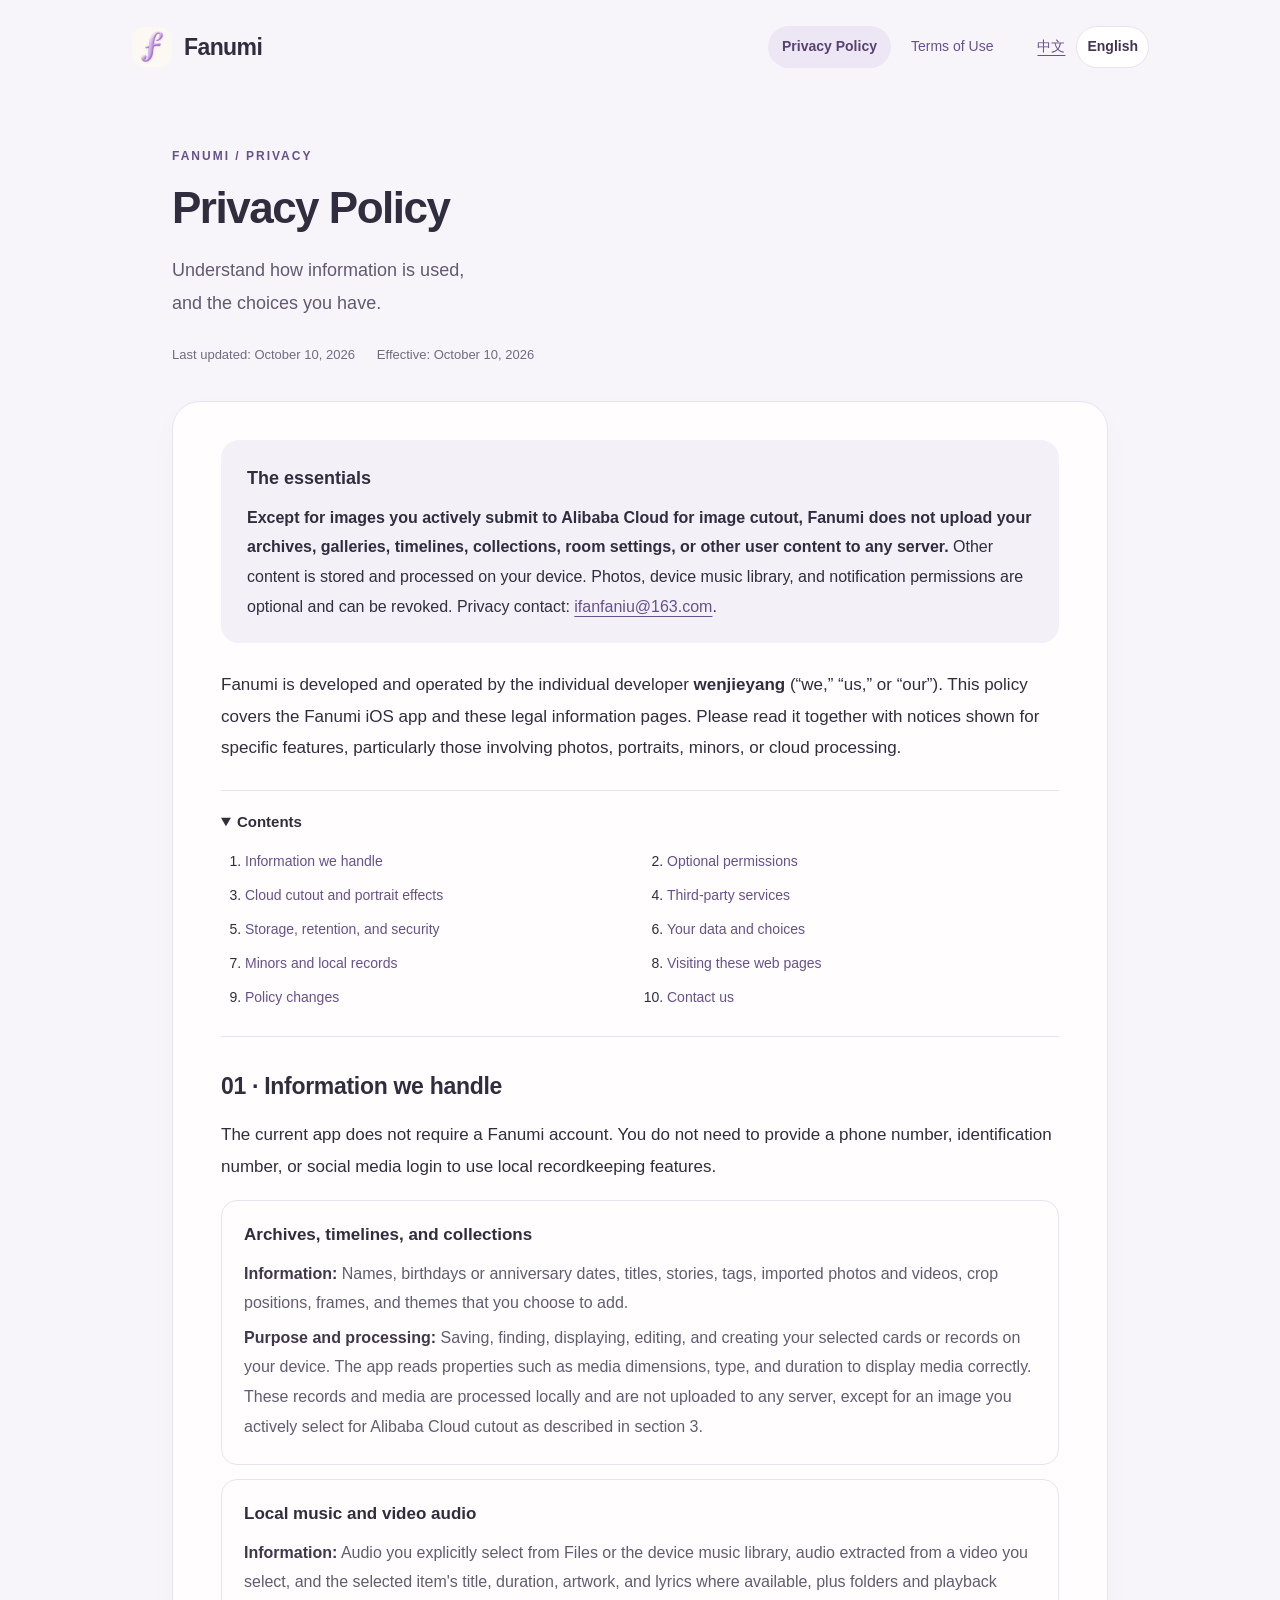
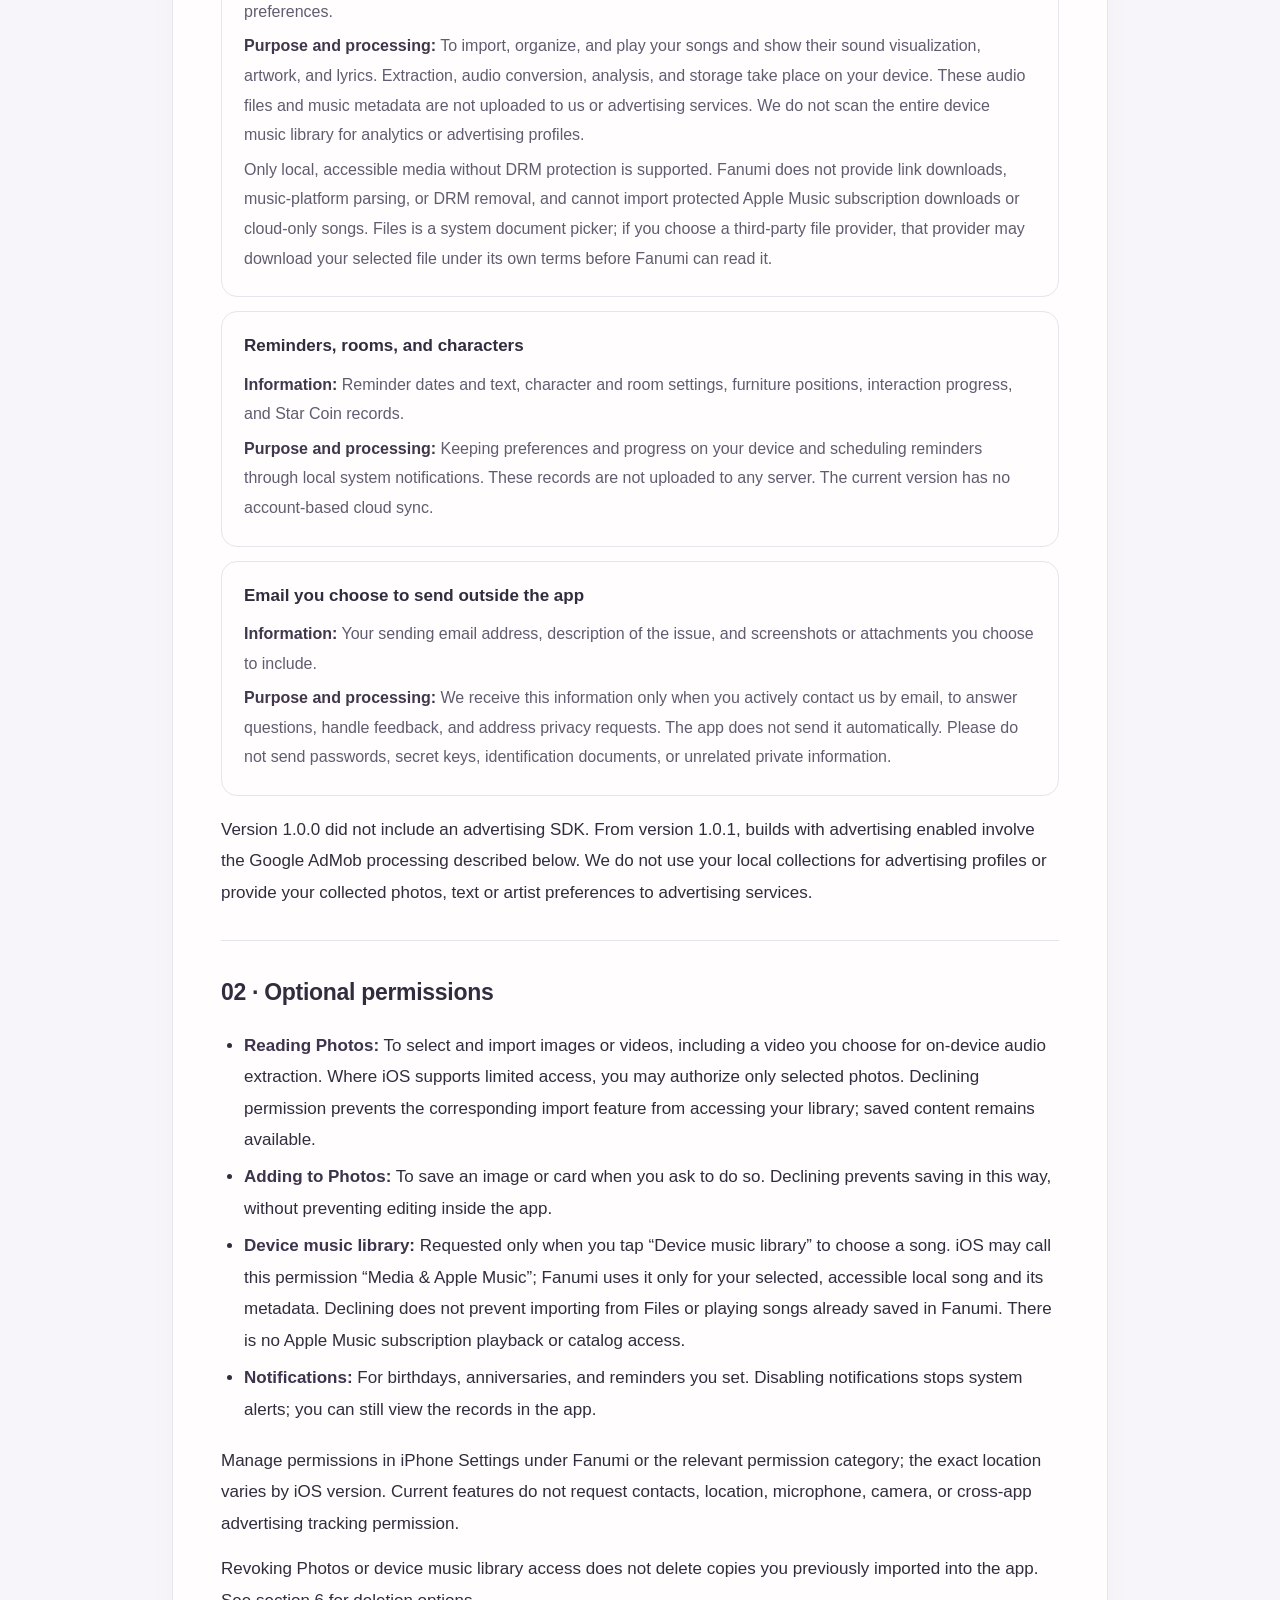
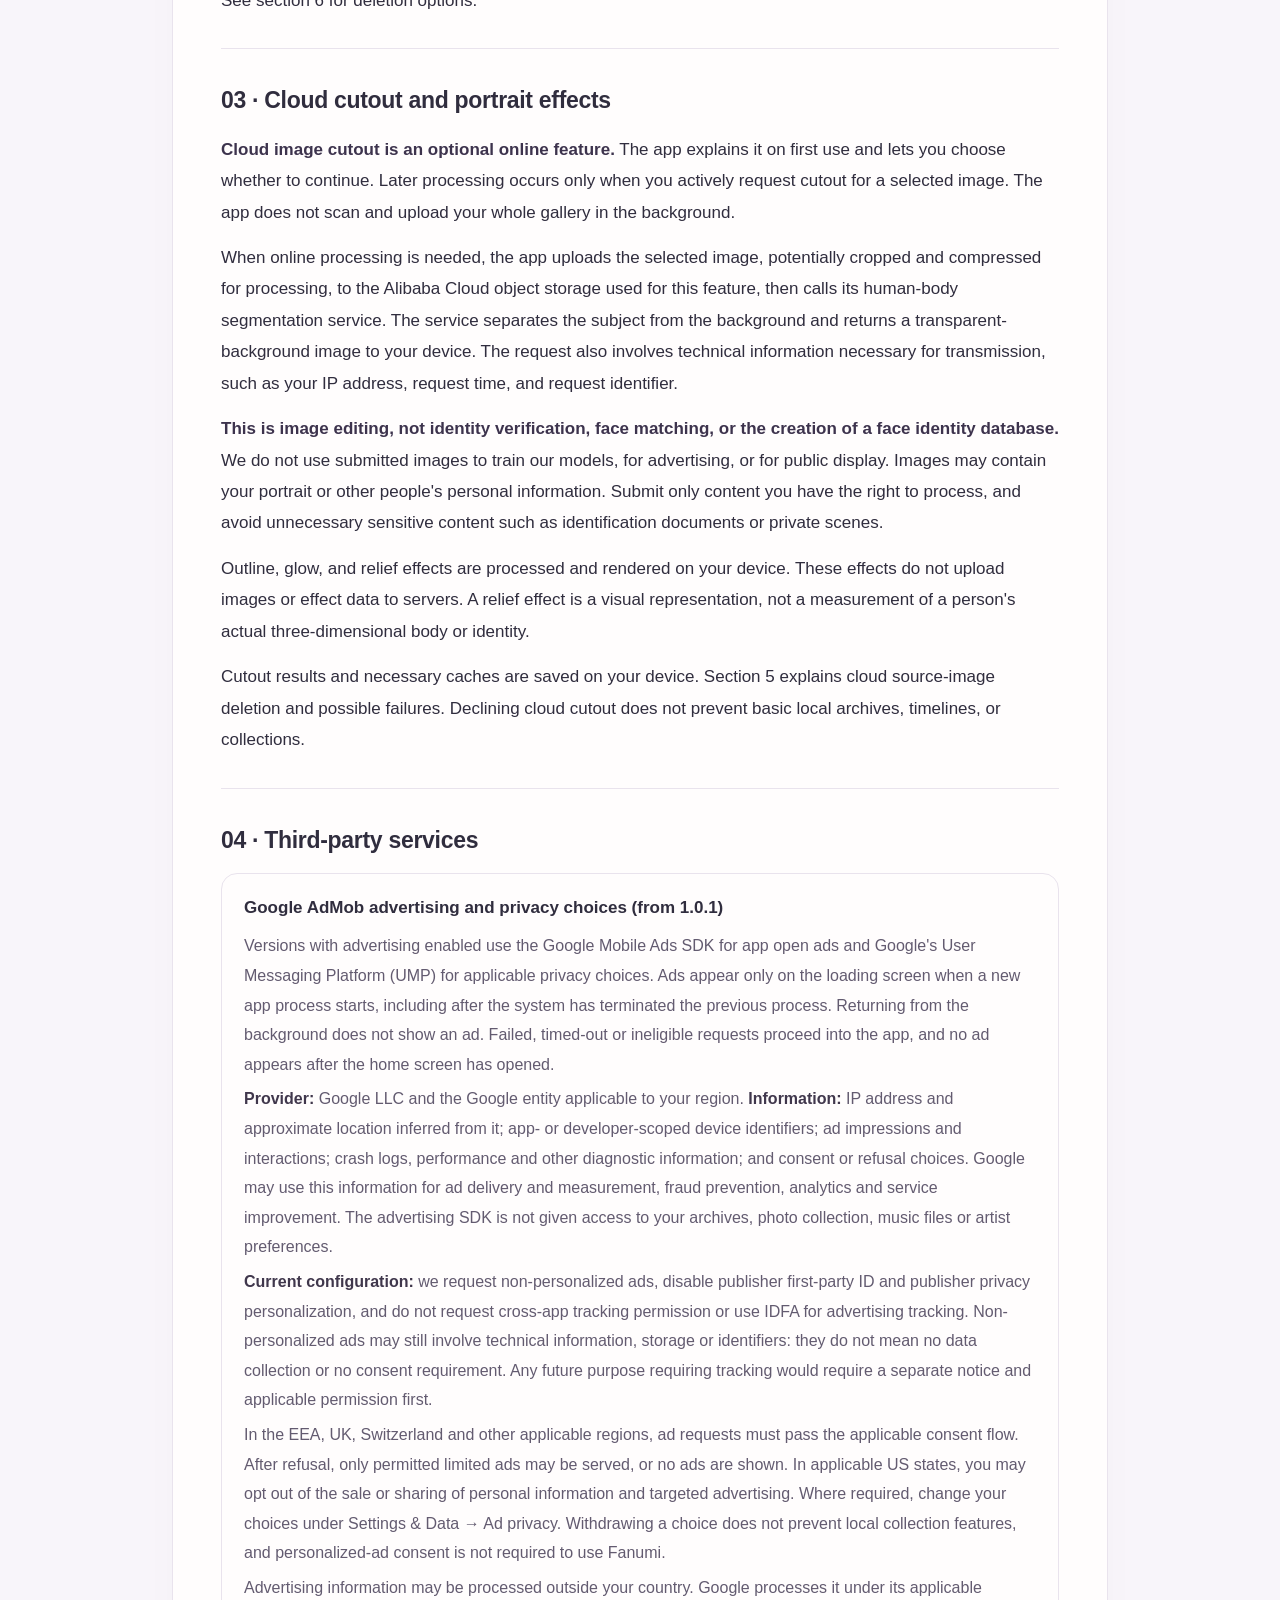
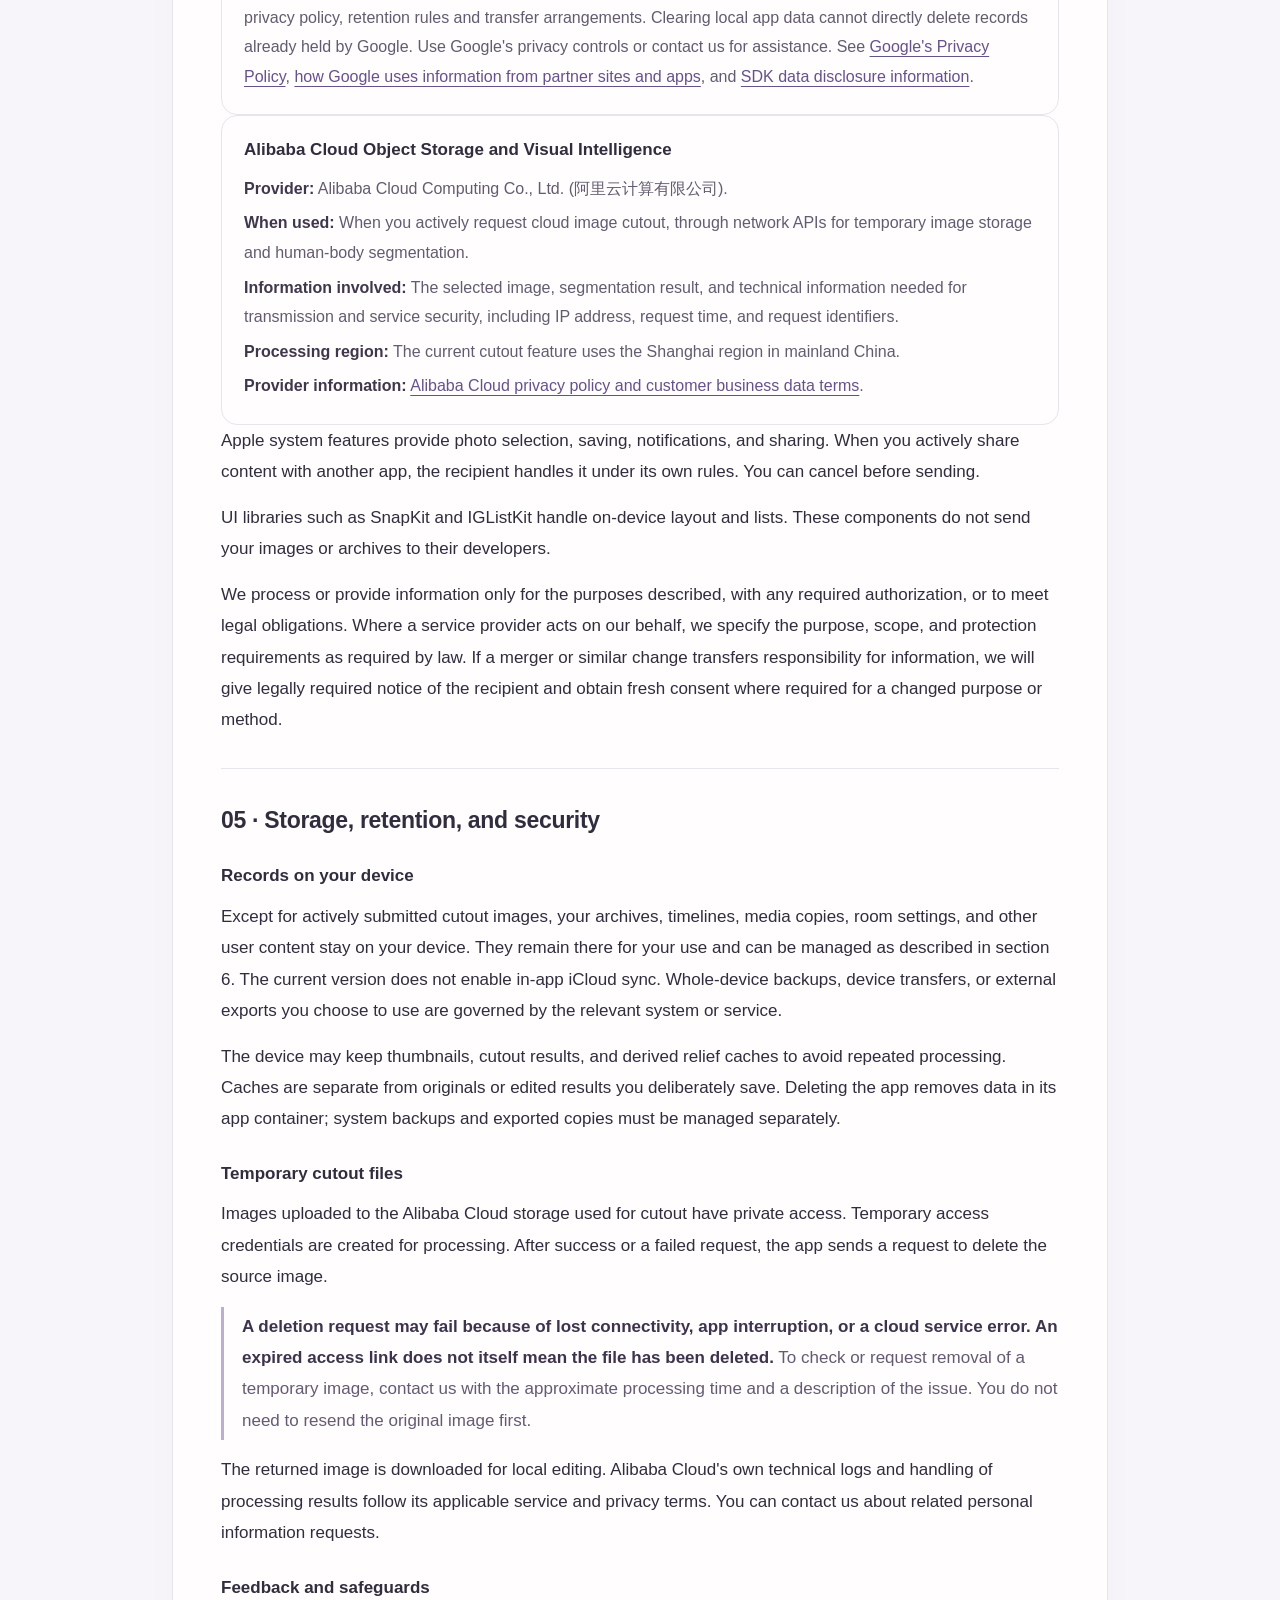
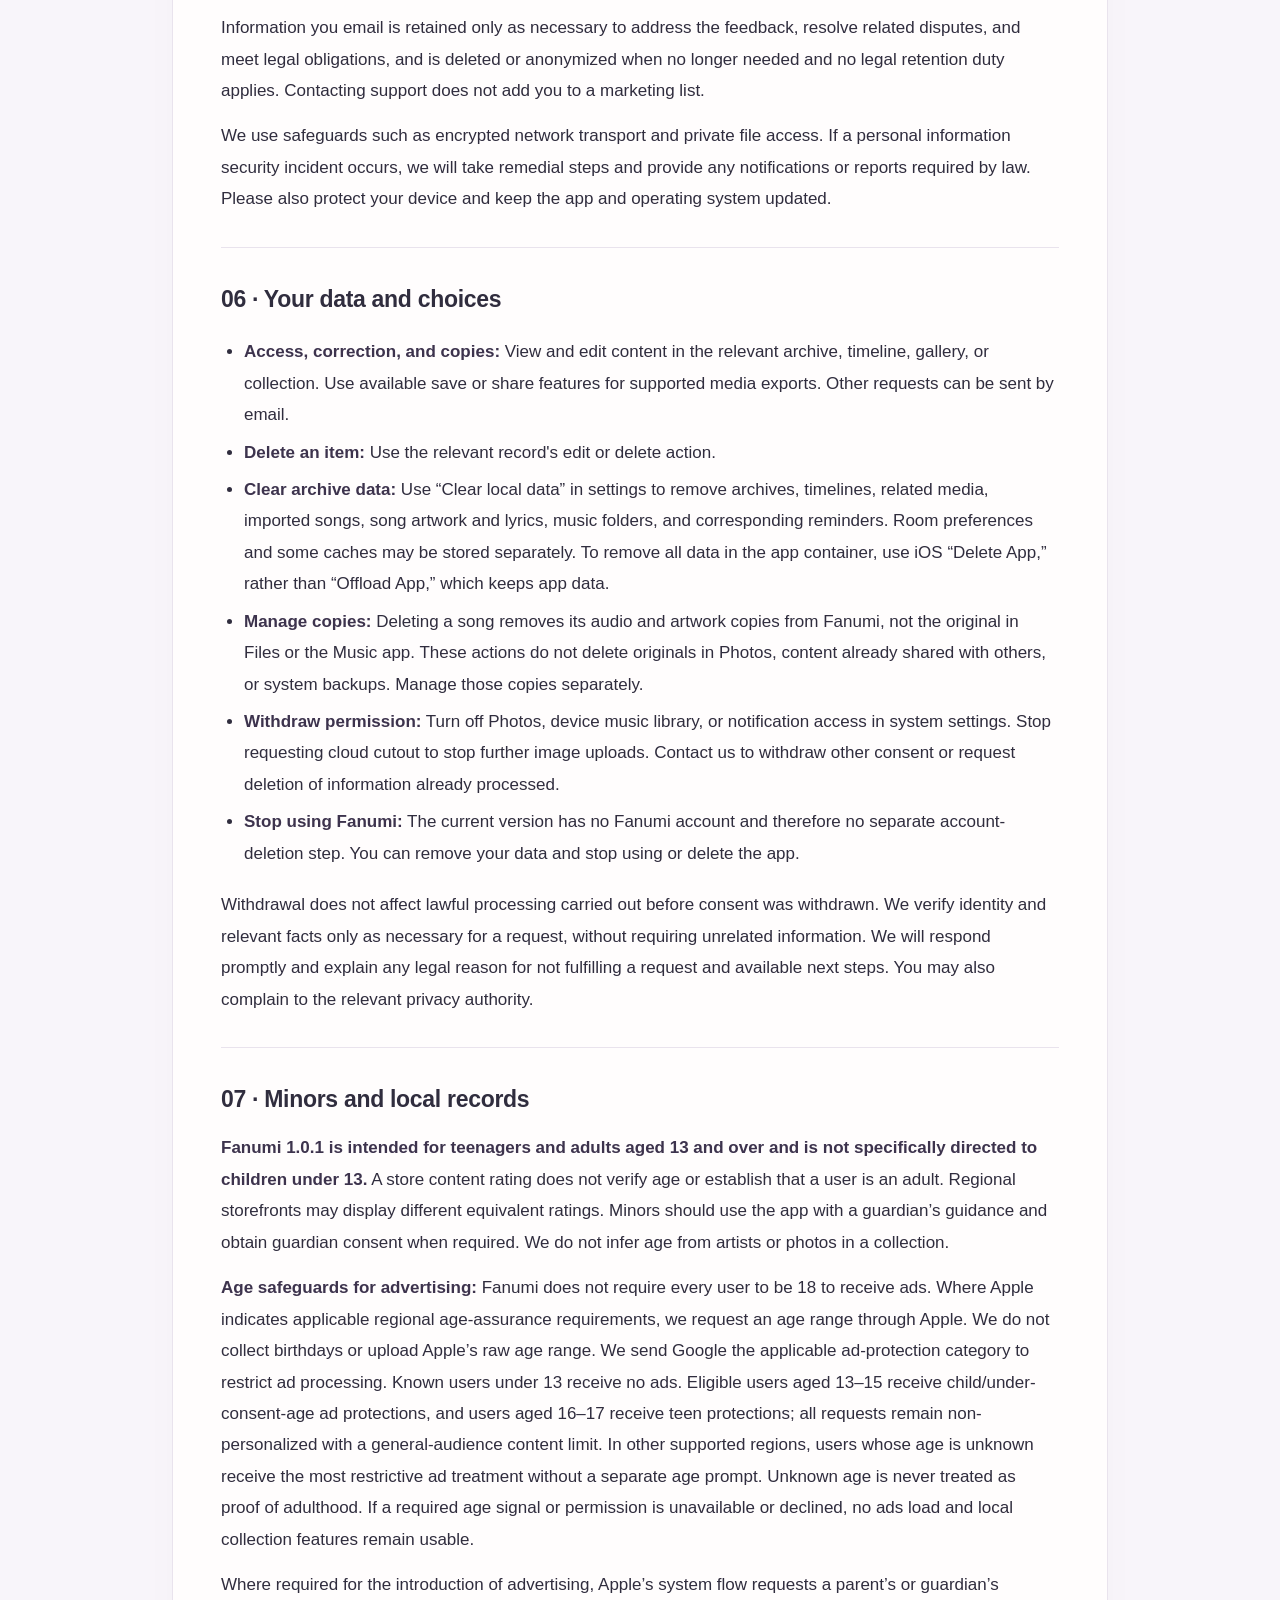
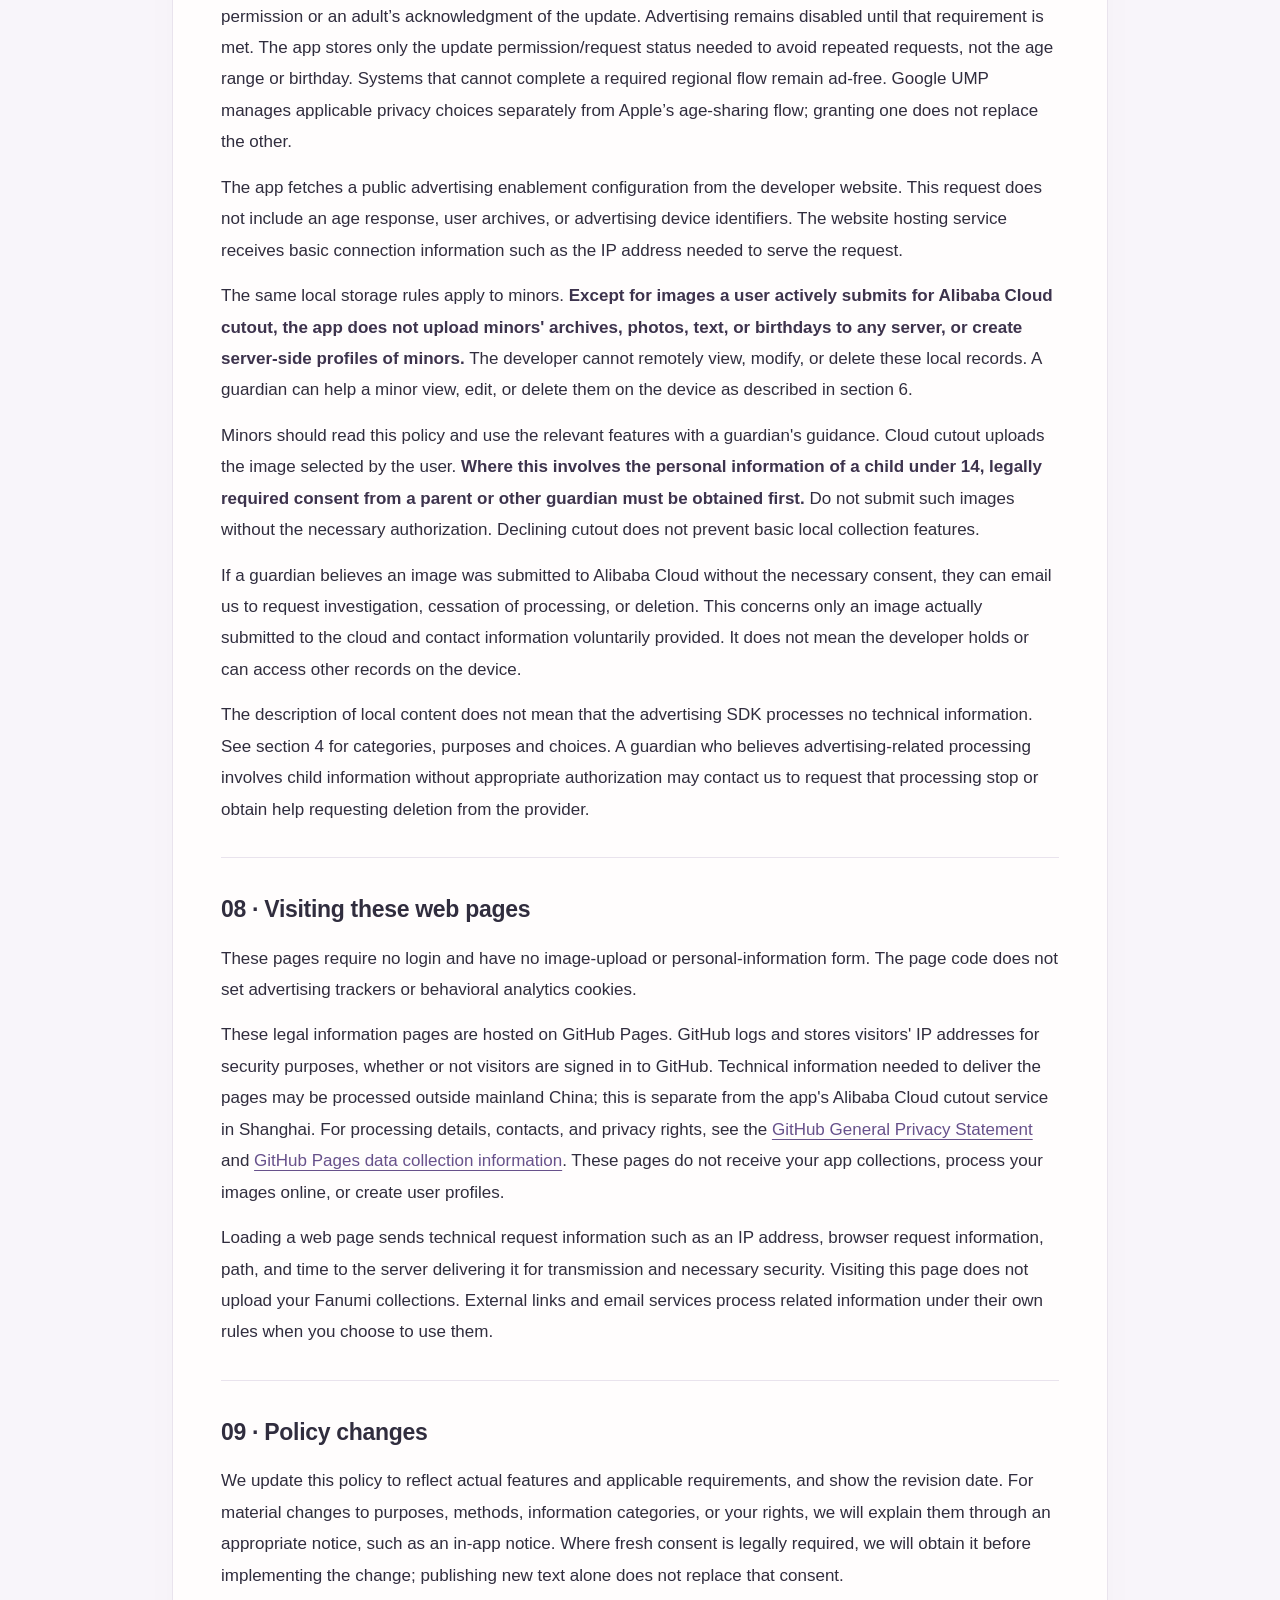
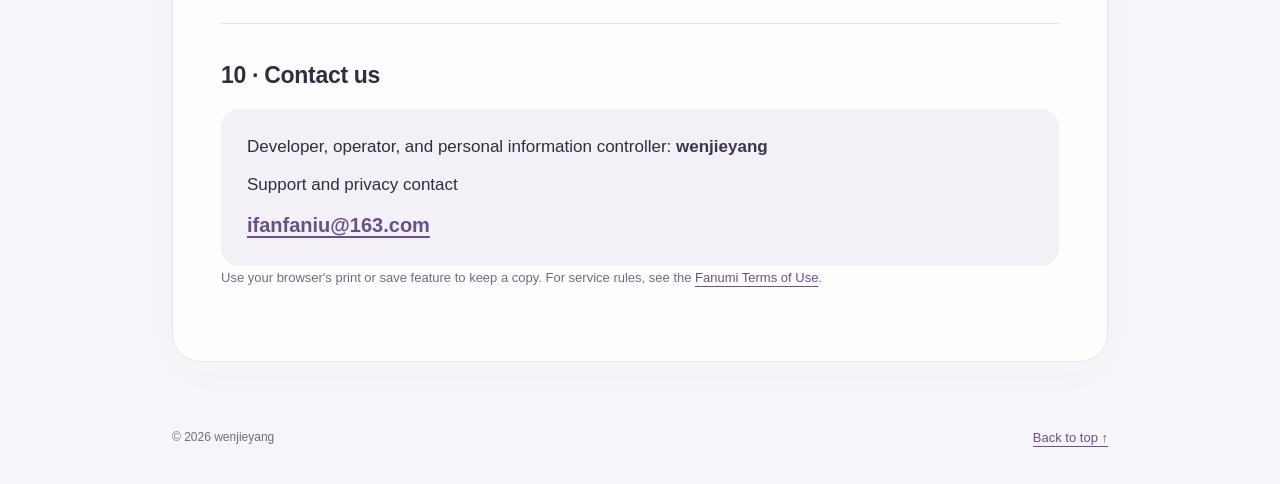
==== commit 272e5299: "Clarify local music import permissions and copyright boundaries Document optional device music libra" ====
--- a/privacy-en.html
+++ b/privacy-en.html
@@ -2,19 +2,20 @@
 <html lang="en">
 <head><meta charset="utf-8"><meta name="viewport" content="width=device-width,initial-scale=1"><meta name="theme-color" content="#f8f5fa"><meta name="description" content="How Fanumi handles on-device collections, permissions, optional Alibaba Cloud image cutout, and your privacy choices."><title>Privacy Policy · Fanumi</title><link rel="icon" href="favicon.png"><link rel="stylesheet" href="legal.css"><link rel="alternate" hreflang="zh-CN" href="privacy.html"><link rel="alternate" hreflang="en" href="privacy-en.html"><link rel="alternate" hreflang="x-default" href="privacy.html"></head>
 <body><a class="skip" href="#main">Skip to content</a><header class="top"><a class="brand" href="privacy-en.html" aria-label="Fanumi Privacy and terms"><img src="app-icon.webp" alt="" width="40" height="40">Fanumi</a><nav aria-label="Privacy and terms"><a href="privacy-en.html" aria-current="page">Privacy Policy</a><a href="terms-en.html">Terms of Use</a></nav><nav class="languages" aria-label="Language"><a href="privacy.html" lang="zh-CN" hreflang="zh-CN">中文</a><a href="privacy-en.html" lang="en" hreflang="en" aria-current="true">English</a></nav></header>
-<main class="layout" id="main"><div class="hero"><p class="eyebrow">FANUMI / PRIVACY</p><h1>Privacy Policy</h1><p class="lead">Understand how information is used,<br>and the choices you have.</p><div class="dates"><span>Last updated: October 7, 2026</span><span>Effective: October 7, 2026</span></div></div>
-<article class="document"><div class="summary"><h2>The essentials</h2><p><strong>Except for images you actively submit to Alibaba Cloud for image cutout, Fanumi does not upload your archives, galleries, timelines, collections, room settings, or other user content to any server.</strong> Other content is stored and processed on your device. Photos and notification permissions are optional and can be revoked. Privacy contact: <a href="mailto:ifanfaniu@163.com">ifanfaniu@163.com</a>.</p></div>
+<main class="layout" id="main"><div class="hero"><p class="eyebrow">FANUMI / PRIVACY</p><h1>Privacy Policy</h1><p class="lead">Understand how information is used,<br>and the choices you have.</p><div class="dates"><span>Last updated: October 10, 2026</span><span>Effective: October 10, 2026</span></div></div>
+<article class="document"><div class="summary"><h2>The essentials</h2><p><strong>Except for images you actively submit to Alibaba Cloud for image cutout, Fanumi does not upload your archives, galleries, timelines, collections, room settings, or other user content to any server.</strong> Other content is stored and processed on your device. Photos, device music library, and notification permissions are optional and can be revoked. Privacy contact: <a href="mailto:ifanfaniu@163.com">ifanfaniu@163.com</a>.</p></div>
 <p>Fanumi is developed and operated by the individual developer <strong>wenjieyang</strong> (“we,” “us,” or “our”). This policy covers the Fanumi iOS app and these legal information pages. Please read it together with notices shown for specific features, particularly those involving photos, portraits, minors, or cloud processing.</p>
 <details class="toc" open><summary>Contents</summary><ol><li><a href="#data">Information we handle</a></li><li><a href="#permissions">Optional permissions</a></li><li><a href="#cutout">Cloud cutout and portrait effects</a></li><li><a href="#providers">Third-party services</a></li><li><a href="#storage">Storage, retention, and security</a></li><li><a href="#rights">Your data and choices</a></li><li><a href="#children">Minors and local records</a></li><li><a href="#web">Visiting these web pages</a></li><li><a href="#changes">Policy changes</a></li><li><a href="#contact">Contact us</a></li></ol></details>
 <section class="section" id="data"><h2>01 · Information we handle</h2><p>The current app does not require a Fanumi account. You do not need to provide a phone number, identification number, or social media login to use local recordkeeping features.</p><div class="data-list">
 <div class="data-item"><h3>Archives, timelines, and collections</h3><p><b>Information:</b> Names, birthdays or anniversary dates, titles, stories, tags, imported photos and videos, crop positions, frames, and themes that you choose to add.</p><p><b>Purpose and processing:</b> Saving, finding, displaying, editing, and creating your selected cards or records on your device. The app reads properties such as media dimensions, type, and duration to display media correctly. These records and media are processed locally and are not uploaded to any server, except for an image you actively select for Alibaba Cloud cutout as described in section 3.</p></div>
+<div class="data-item"><h3>Local music and video audio</h3><p><b>Information:</b> Audio you explicitly select from Files or the device music library, audio extracted from a video you select, and the selected item's title, duration, artwork, and lyrics where available, plus folders and playback preferences.</p><p><b>Purpose and processing:</b> To import, organize, and play your songs and show their sound visualization, artwork, and lyrics. Extraction, audio conversion, analysis, and storage take place on your device. These audio files and music metadata are not uploaded to us or advertising services. We do not scan the entire device music library for analytics or advertising profiles.</p><p>Only local, accessible media without DRM protection is supported. Fanumi does not provide link downloads, music-platform parsing, or DRM removal, and cannot import protected Apple Music subscription downloads or cloud-only songs. Files is a system document picker; if you choose a third-party file provider, that provider may download your selected file under its own terms before Fanumi can read it.</p></div>
 <div class="data-item"><h3>Reminders, rooms, and characters</h3><p><b>Information:</b> Reminder dates and text, character and room settings, furniture positions, interaction progress, and Star Coin records.</p><p><b>Purpose and processing:</b> Keeping preferences and progress on your device and scheduling reminders through local system notifications. These records are not uploaded to any server. The current version has no account-based cloud sync.</p></div>
 <div class="data-item"><h3>Email you choose to send outside the app</h3><p><b>Information:</b> Your sending email address, description of the issue, and screenshots or attachments you choose to include.</p><p><b>Purpose and processing:</b> We receive this information only when you actively contact us by email, to answer questions, handle feedback, and address privacy requests. The app does not send it automatically. Please do not send passwords, secret keys, identification documents, or unrelated private information.</p></div></div><p>Version 1.0.0 did not include an advertising SDK. From version 1.0.1, builds with advertising enabled involve the Google AdMob processing described below. We do not use your local collections for advertising profiles or provide your collected photos, text or artist preferences to advertising services.</p></section>
-<section class="section" id="permissions"><h2>02 · Optional permissions</h2><ul><li><strong>Reading Photos:</strong> To select and import images or videos. Where iOS supports limited access, you may authorize only selected photos. Declining permission prevents the corresponding import feature from accessing your library; saved content remains available.</li><li><strong>Adding to Photos:</strong> To save an image or card when you ask to do so. Declining prevents saving in this way, without preventing editing inside the app.</li><li><strong>Notifications:</strong> For birthdays, anniversaries, and reminders you set. Disabling notifications stops system alerts; you can still view the records in the app.</li></ul><p>Manage permissions in iPhone Settings under Fanumi or the relevant permission category; the exact location varies by iOS version. Current features do not request contacts, location, microphone, camera, or cross-app advertising tracking permission.</p><p>Revoking Photos access does not delete copies you previously imported into the app. See section 6 for deletion options.</p></section>
+<section class="section" id="permissions"><h2>02 · Optional permissions</h2><ul><li><strong>Reading Photos:</strong> To select and import images or videos, including a video you choose for on-device audio extraction. Where iOS supports limited access, you may authorize only selected photos. Declining permission prevents the corresponding import feature from accessing your library; saved content remains available.</li><li><strong>Adding to Photos:</strong> To save an image or card when you ask to do so. Declining prevents saving in this way, without preventing editing inside the app.</li><li><strong>Device music library:</strong> Requested only when you tap “Device music library” to choose a song. iOS may call this permission “Media &amp; Apple Music”; Fanumi uses it only for your selected, accessible local song and its metadata. Declining does not prevent importing from Files or playing songs already saved in Fanumi. There is no Apple Music subscription playback or catalog access.</li><li><strong>Notifications:</strong> For birthdays, anniversaries, and reminders you set. Disabling notifications stops system alerts; you can still view the records in the app.</li></ul><p>Manage permissions in iPhone Settings under Fanumi or the relevant permission category; the exact location varies by iOS version. Current features do not request contacts, location, microphone, camera, or cross-app advertising tracking permission.</p><p>Revoking Photos or device music library access does not delete copies you previously imported into the app. See section 6 for deletion options.</p></section>
 <section class="section" id="cutout"><h2>03 · Cloud cutout and portrait effects</h2><p><strong>Cloud image cutout is an optional online feature.</strong> The app explains it on first use and lets you choose whether to continue. Later processing occurs only when you actively request cutout for a selected image. The app does not scan and upload your whole gallery in the background.</p><p>When online processing is needed, the app uploads the selected image, potentially cropped and compressed for processing, to the Alibaba Cloud object storage used for this feature, then calls its human-body segmentation service. The service separates the subject from the background and returns a transparent-background image to your device. The request also involves technical information necessary for transmission, such as your IP address, request time, and request identifier.</p><p><strong>This is image editing, not identity verification, face matching, or the creation of a face identity database.</strong> We do not use submitted images to train our models, for advertising, or for public display. Images may contain your portrait or other people's personal information. Submit only content you have the right to process, and avoid unnecessary sensitive content such as identification documents or private scenes.</p><p>Outline, glow, and relief effects are processed and rendered on your device. These effects do not upload images or effect data to servers. A relief effect is a visual representation, not a measurement of a person's actual three-dimensional body or identity.</p><p>Cutout results and necessary caches are saved on your device. Section 5 explains cloud source-image deletion and possible failures. Declining cloud cutout does not prevent basic local archives, timelines, or collections.</p></section>
 <section class="section" id="providers"><h2>04 · Third-party services</h2><div class="data-item" id="advertising"><h3>Google AdMob advertising and privacy choices (from 1.0.1)</h3><p>Versions with advertising enabled use the Google Mobile Ads SDK for app open ads and Google's User Messaging Platform (UMP) for applicable privacy choices. Ads appear only on the loading screen when a new app process starts, including after the system has terminated the previous process. Returning from the background does not show an ad. Failed, timed-out or ineligible requests proceed into the app, and no ad appears after the home screen has opened.</p><p><b>Provider:</b> Google LLC and the Google entity applicable to your region. <b>Information:</b> IP address and approximate location inferred from it; app- or developer-scoped device identifiers; ad impressions and interactions; crash logs, performance and other diagnostic information; and consent or refusal choices. Google may use this information for ad delivery and measurement, fraud prevention, analytics and service improvement. The advertising SDK is not given access to your archives, photo collection, music files or artist preferences.</p><p><b>Current configuration:</b> we request non-personalized ads, disable publisher first-party ID and publisher privacy personalization, and do not request cross-app tracking permission or use IDFA for advertising tracking. Non-personalized ads may still involve technical information, storage or identifiers: they do not mean no data collection or no consent requirement. Any future purpose requiring tracking would require a separate notice and applicable permission first.</p><p>In the EEA, UK, Switzerland and other applicable regions, ad requests must pass the applicable consent flow. After refusal, only permitted limited ads may be served, or no ads are shown. In applicable US states, you may opt out of the sale or sharing of personal information and targeted advertising. Where required, change your choices under Settings &amp; Data → Ad privacy. Withdrawing a choice does not prevent local collection features, and personalized-ad consent is not required to use Fanumi.</p><p>Advertising information may be processed outside your country. Google processes it under its applicable privacy policy, retention rules and transfer arrangements. Clearing local app data cannot directly delete records already held by Google. Use Google's privacy controls or contact us for assistance. See <a href="https://policies.google.com/privacy" rel="noreferrer">Google's Privacy Policy</a>, <a href="https://policies.google.com/technologies/partner-sites" rel="noreferrer">how Google uses information from partner sites and apps</a>, and <a href="https://developers.google.com/admob/ios/privacy/data-disclosure" rel="noreferrer">SDK data disclosure information</a>.</p></div><div class="data-item"><h3>Alibaba Cloud Object Storage and Visual Intelligence</h3><p><b>Provider:</b> Alibaba Cloud Computing Co., Ltd. (阿里云计算有限公司).</p><p><b>When used:</b> When you actively request cloud image cutout, through network APIs for temporary image storage and human-body segmentation.</p><p><b>Information involved:</b> The selected image, segmentation result, and technical information needed for transmission and service security, including IP address, request time, and request identifiers.</p><p><b>Processing region:</b> The current cutout feature uses the Shanghai region in mainland China.</p><p><b>Provider information:</b> <a href="https://terms.aliyun.com/legal-agreement/terms/suit_bu1_ali_cloud/suit_bu1_ali_cloud202107091605_49213.html" rel="noreferrer">Alibaba Cloud privacy policy and customer business data terms</a>.</p></div><p>Apple system features provide photo selection, saving, notifications, and sharing. When you actively share content with another app, the recipient handles it under its own rules. You can cancel before sending.</p><p>UI libraries such as SnapKit and IGListKit handle on-device layout and lists. These components do not send your images or archives to their developers.</p><p>We process or provide information only for the purposes described, with any required authorization, or to meet legal obligations. Where a service provider acts on our behalf, we specify the purpose, scope, and protection requirements as required by law. If a merger or similar change transfers responsibility for information, we will give legally required notice of the recipient and obtain fresh consent where required for a changed purpose or method.</p></section>
 <section class="section" id="storage"><h2>05 · Storage, retention, and security</h2><h3>Records on your device</h3><p>Except for actively submitted cutout images, your archives, timelines, media copies, room settings, and other user content stay on your device. They remain there for your use and can be managed as described in section 6. The current version does not enable in-app iCloud sync. Whole-device backups, device transfers, or external exports you choose to use are governed by the relevant system or service.</p><p>The device may keep thumbnails, cutout results, and derived relief caches to avoid repeated processing. Caches are separate from originals or edited results you deliberately save. Deleting the app removes data in its app container; system backups and exported copies must be managed separately.</p><h3>Temporary cutout files</h3><p>Images uploaded to the Alibaba Cloud storage used for cutout have private access. Temporary access credentials are created for processing. After success or a failed request, the app sends a request to delete the source image.</p><p class="notice"><strong>A deletion request may fail because of lost connectivity, app interruption, or a cloud service error. An expired access link does not itself mean the file has been deleted.</strong> To check or request removal of a temporary image, contact us with the approximate processing time and a description of the issue. You do not need to resend the original image first.</p><p>The returned image is downloaded for local editing. Alibaba Cloud's own technical logs and handling of processing results follow its applicable service and privacy terms. You can contact us about related personal information requests.</p><h3>Feedback and safeguards</h3><p>Information you email is retained only as necessary to address the feedback, resolve related disputes, and meet legal obligations, and is deleted or anonymized when no longer needed and no legal retention duty applies. Contacting support does not add you to a marketing list.</p><p>We use safeguards such as encrypted network transport and private file access. If a personal information security incident occurs, we will take remedial steps and provide any notifications or reports required by law. Please also protect your device and keep the app and operating system updated.</p></section>
-<section class="section" id="rights"><h2>06 · Your data and choices</h2><ul><li><strong>Access, correction, and copies:</strong> View and edit content in the relevant archive, timeline, gallery, or collection. Use available save or share features for supported media exports. Other requests can be sent by email.</li><li><strong>Delete an item:</strong> Use the relevant record's edit or delete action.</li><li><strong>Clear archive data:</strong> Use “Clear local data” in settings to remove archives, timelines, related media, and corresponding reminders. Room preferences and some caches may be stored separately. To remove all data in the app container, use iOS “Delete App,” rather than “Offload App,” which keeps app data.</li><li><strong>Manage copies:</strong> These actions do not delete originals in Photos, content already shared with others, or system backups. Manage those copies separately.</li><li><strong>Withdraw permission:</strong> Turn off Photos or notification access in system settings. Stop requesting cloud cutout to stop further image uploads. Contact us to withdraw other consent or request deletion of information already processed.</li><li><strong>Stop using Fanumi:</strong> The current version has no Fanumi account and therefore no separate account-deletion step. You can remove your data and stop using or delete the app.</li></ul><p>Withdrawal does not affect lawful processing carried out before consent was withdrawn. We verify identity and relevant facts only as necessary for a request, without requiring unrelated information. We will respond promptly and explain any legal reason for not fulfilling a request and available next steps. You may also complain to the relevant privacy authority.</p></section>
+<section class="section" id="rights"><h2>06 · Your data and choices</h2><ul><li><strong>Access, correction, and copies:</strong> View and edit content in the relevant archive, timeline, gallery, or collection. Use available save or share features for supported media exports. Other requests can be sent by email.</li><li><strong>Delete an item:</strong> Use the relevant record's edit or delete action.</li><li><strong>Clear archive data:</strong> Use “Clear local data” in settings to remove archives, timelines, related media, imported songs, song artwork and lyrics, music folders, and corresponding reminders. Room preferences and some caches may be stored separately. To remove all data in the app container, use iOS “Delete App,” rather than “Offload App,” which keeps app data.</li><li><strong>Manage copies:</strong> Deleting a song removes its audio and artwork copies from Fanumi, not the original in Files or the Music app. These actions do not delete originals in Photos, content already shared with others, or system backups. Manage those copies separately.</li><li><strong>Withdraw permission:</strong> Turn off Photos, device music library, or notification access in system settings. Stop requesting cloud cutout to stop further image uploads. Contact us to withdraw other consent or request deletion of information already processed.</li><li><strong>Stop using Fanumi:</strong> The current version has no Fanumi account and therefore no separate account-deletion step. You can remove your data and stop using or delete the app.</li></ul><p>Withdrawal does not affect lawful processing carried out before consent was withdrawn. We verify identity and relevant facts only as necessary for a request, without requiring unrelated information. We will respond promptly and explain any legal reason for not fulfilling a request and available next steps. You may also complain to the relevant privacy authority.</p></section>
 <section class="section" id="children"><h2>07 · Minors and local records</h2><p><strong>Fanumi 1.0.1 is intended for teenagers and adults aged 13 and over and is not specifically directed to children under 13.</strong> A store content rating does not verify age or establish that a user is an adult. Regional storefronts may display different equivalent ratings. Minors should use the app with a guardian’s guidance and obtain guardian consent when required. We do not infer age from artists or photos in a collection.</p><p><strong>Age safeguards for advertising:</strong> Fanumi does not require every user to be 18 to receive ads. Where Apple indicates applicable regional age-assurance requirements, we request an age range through Apple. We do not collect birthdays or upload Apple’s raw age range. We send Google the applicable ad-protection category to restrict ad processing. Known users under 13 receive no ads. Eligible users aged 13–15 receive child/under-consent-age ad protections, and users aged 16–17 receive teen protections; all requests remain non-personalized with a general-audience content limit. In other supported regions, users whose age is unknown receive the most restrictive ad treatment without a separate age prompt. Unknown age is never treated as proof of adulthood. If a required age signal or permission is unavailable or declined, no ads load and local collection features remain usable.</p><p>Where required for the introduction of advertising, Apple’s system flow requests a parent’s or guardian’s permission or an adult’s acknowledgment of the update. Advertising remains disabled until that requirement is met. The app stores only the update permission/request status needed to avoid repeated requests, not the age range or birthday. Systems that cannot complete a required regional flow remain ad-free. Google UMP manages applicable privacy choices separately from Apple’s age-sharing flow; granting one does not replace the other.</p><p>The app fetches a public advertising enablement configuration from the developer website. This request does not include an age response, user archives, or advertising device identifiers. The website hosting service receives basic connection information such as the IP address needed to serve the request.</p><p>The same local storage rules apply to minors. <strong>Except for images a user actively submits for Alibaba Cloud cutout, the app does not upload minors' archives, photos, text, or birthdays to any server, or create server-side profiles of minors.</strong> The developer cannot remotely view, modify, or delete these local records. A guardian can help a minor view, edit, or delete them on the device as described in section 6.</p><p>Minors should read this policy and use the relevant features with a guardian's guidance. Cloud cutout uploads the image selected by the user. <strong>Where this involves the personal information of a child under 14, legally required consent from a parent or other guardian must be obtained first.</strong> Do not submit such images without the necessary authorization. Declining cutout does not prevent basic local collection features.</p><p>If a guardian believes an image was submitted to Alibaba Cloud without the necessary consent, they can email us to request investigation, cessation of processing, or deletion. This concerns only an image actually submitted to the cloud and contact information voluntarily provided. It does not mean the developer holds or can access other records on the device.</p><p>The description of local content does not mean that the advertising SDK processes no technical information. See section 4 for categories, purposes and choices. A guardian who believes advertising-related processing involves child information without appropriate authorization may contact us to request that processing stop or obtain help requesting deletion from the provider.</p></section>
 <section class="section" id="web"><h2>08 · Visiting these web pages</h2><p>These pages require no login and have no image-upload or personal-information form. The page code does not set advertising trackers or behavioral analytics cookies.</p><p>These legal information pages are hosted on GitHub Pages. GitHub logs and stores visitors' IP addresses for security purposes, whether or not visitors are signed in to GitHub. Technical information needed to deliver the pages may be processed outside mainland China; this is separate from the app's Alibaba Cloud cutout service in Shanghai. For processing details, contacts, and privacy rights, see the <a href="https://docs.github.com/en/site-policy/privacy-policies/github-general-privacy-statement" rel="noreferrer">GitHub General Privacy Statement</a> and <a href="https://docs.github.com/en/pages/getting-started-with-github-pages/what-is-github-pages#data-collection" rel="noreferrer">GitHub Pages data collection information</a>. These pages do not receive your app collections, process your images online, or create user profiles.</p><p>Loading a web page sends technical request information such as an IP address, browser request information, path, and time to the server delivering it for transmission and necessary security. Visiting this page does not upload your Fanumi collections. External links and email services process related information under their own rules when you choose to use them.</p></section>
 <section class="section" id="changes"><h2>09 · Policy changes</h2><p>We update this policy to reflect actual features and applicable requirements, and show the revision date. For material changes to purposes, methods, information categories, or your rights, we will explain them through an appropriate notice, such as an in-app notice. Where fresh consent is legally required, we will obtain it before implementing the change; publishing new text alone does not replace that consent.</p></section>
